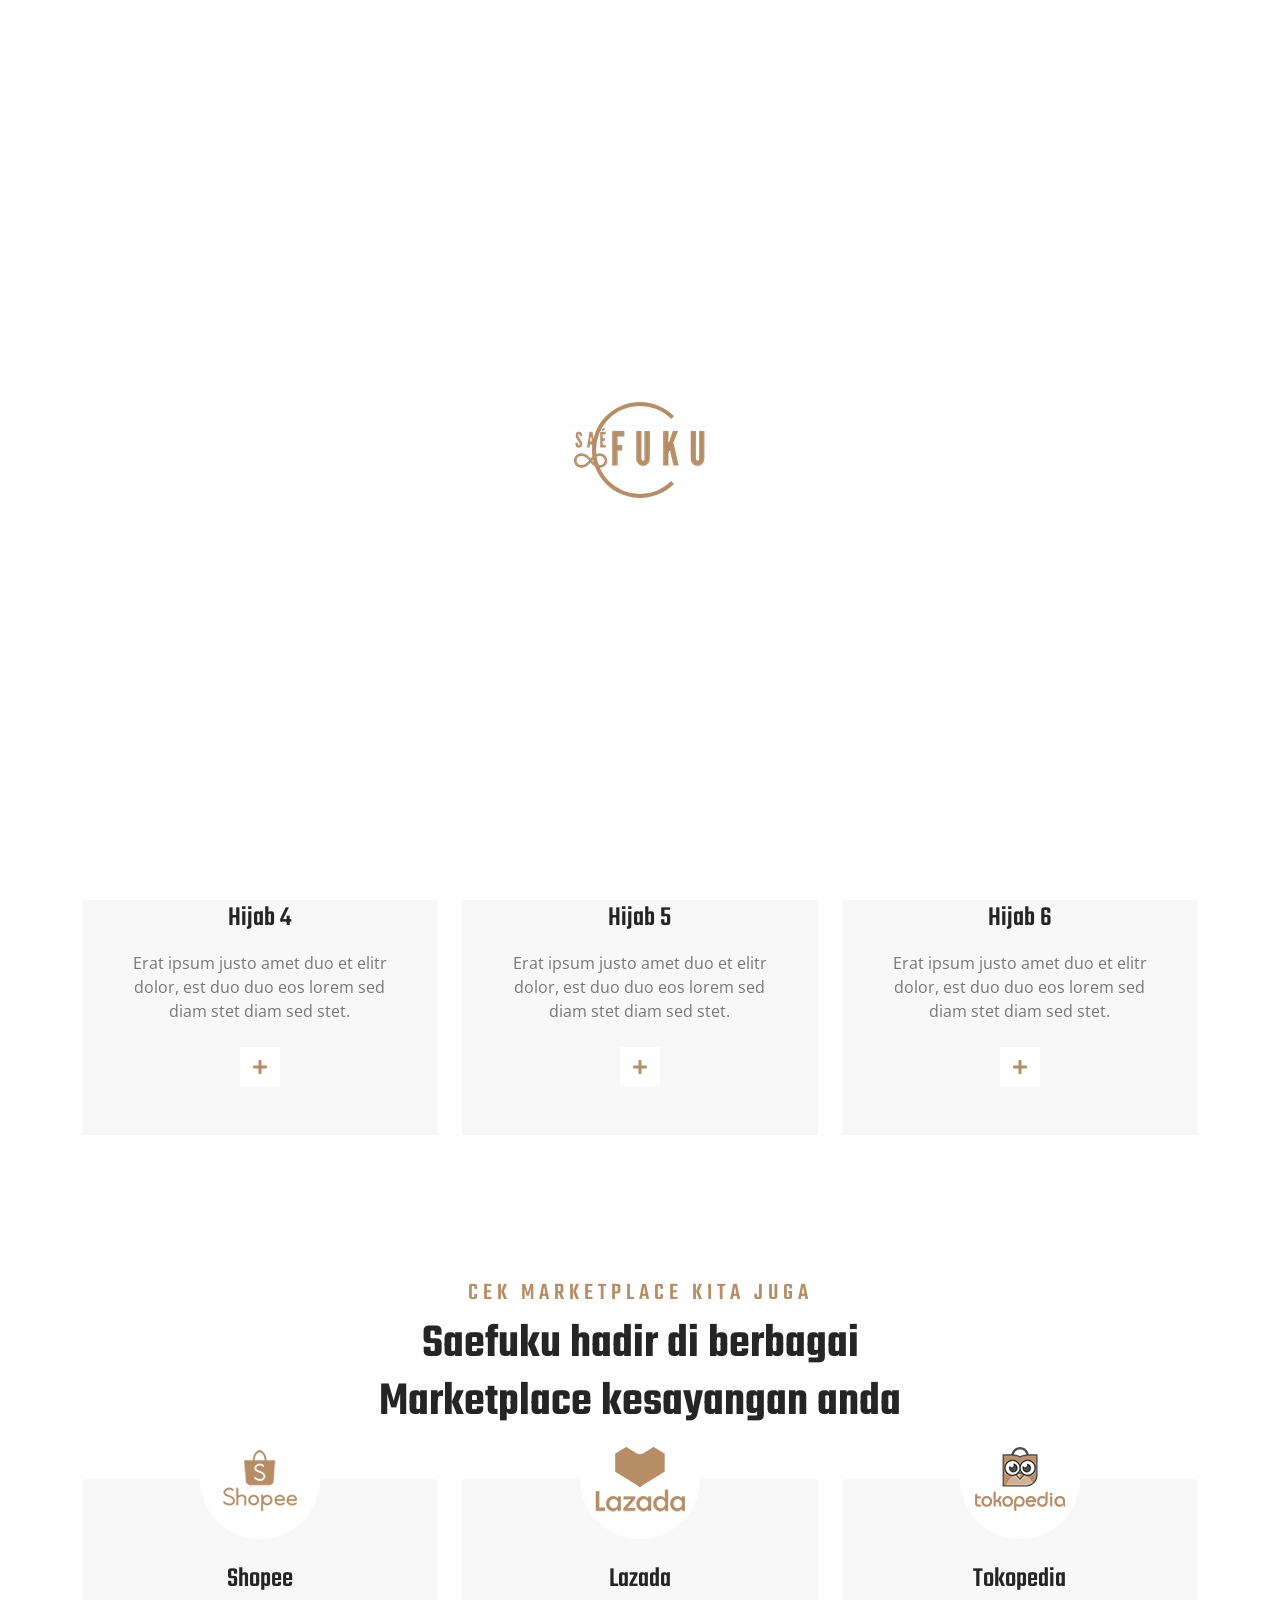
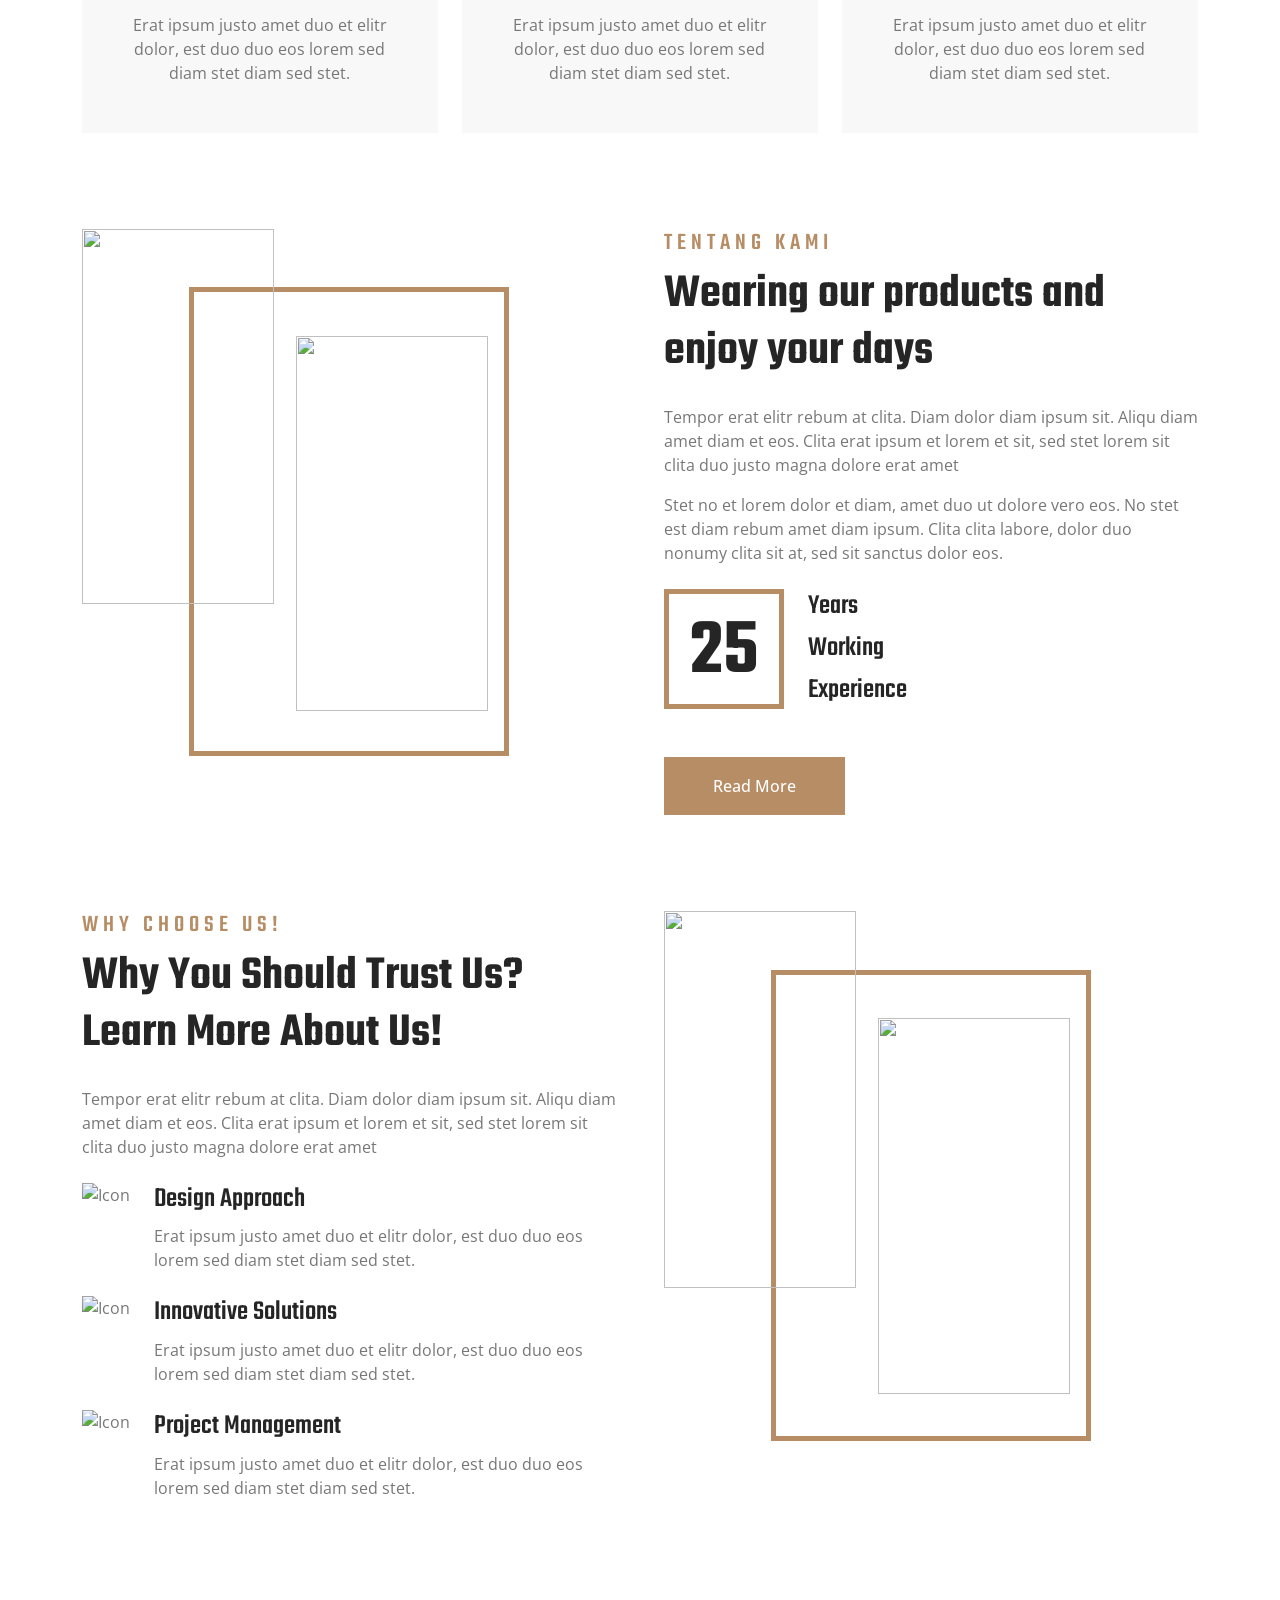
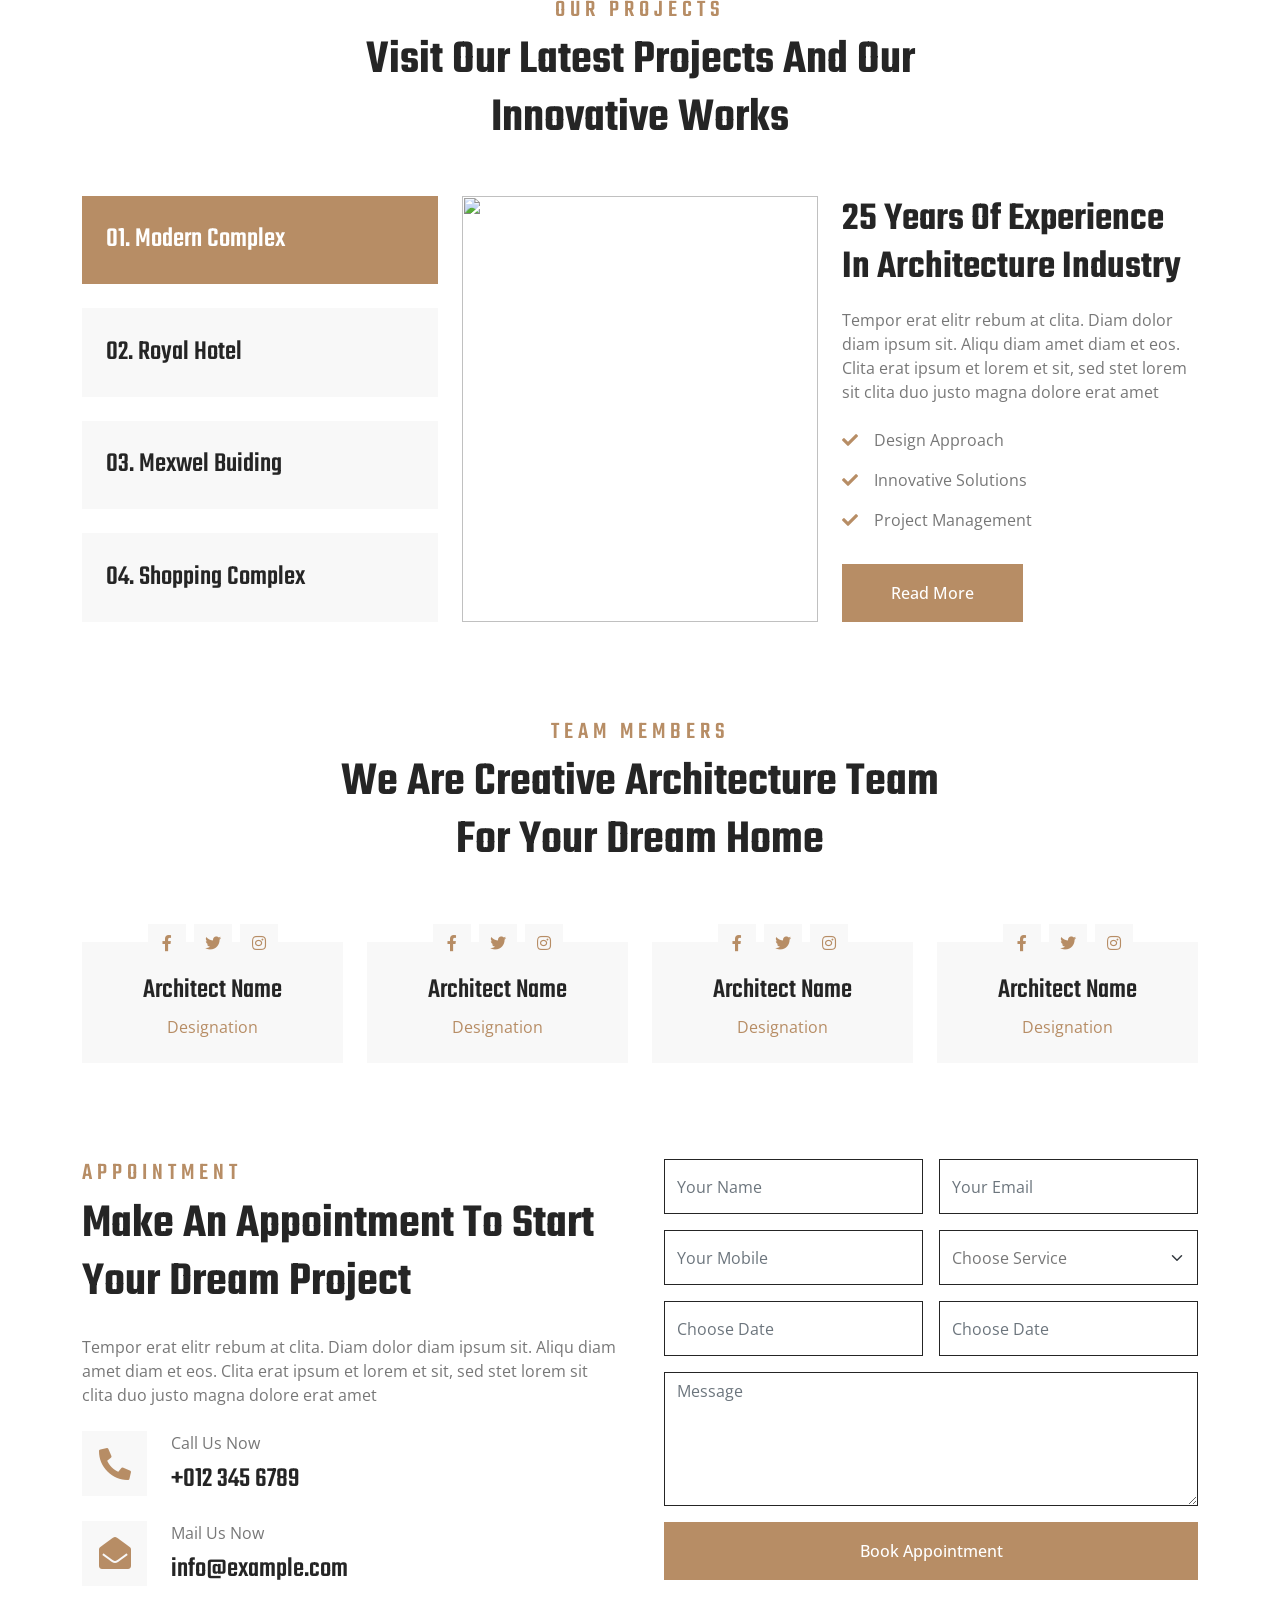
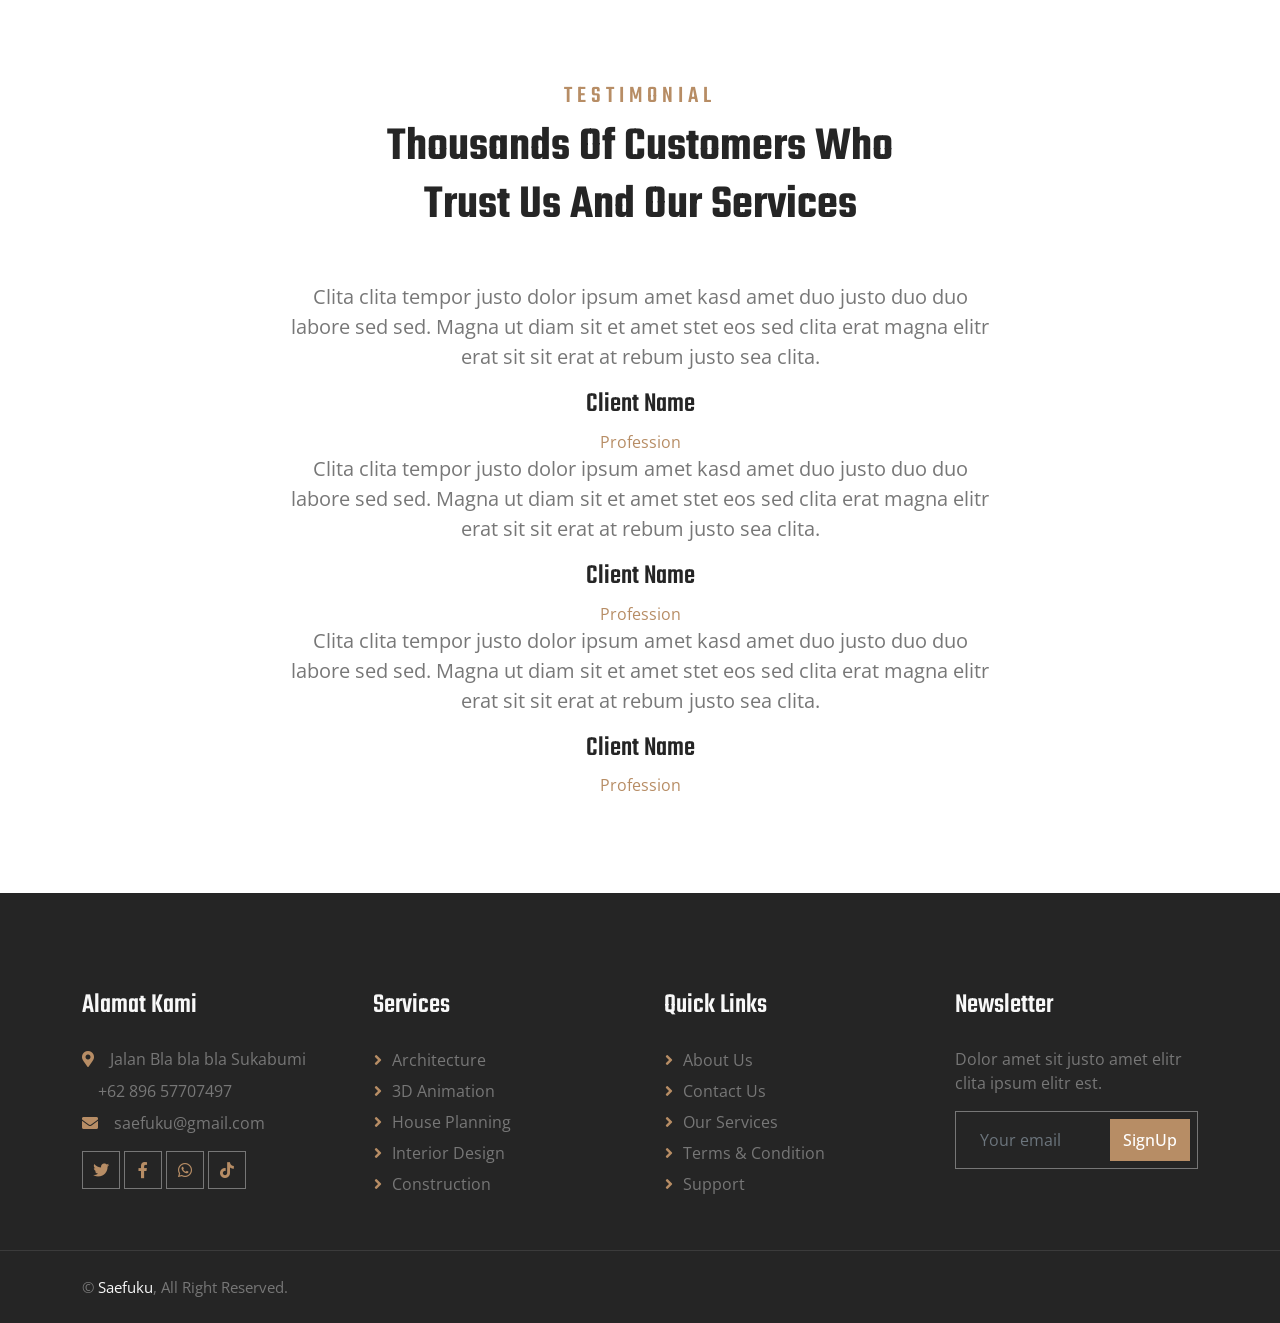
==== index.html @ 5bb583c7 "saefuku test" ====
<!DOCTYPE html>
<html lang="en">

<head>
    <meta charset="utf-8">
    <title>Saefuku - Saé Katingalna, Saé Dianggona</title>
    <meta content="width=device-width, initial-scale=1.0" name="viewport">
    <meta content="" name="keywords">
    <meta content="" name="description">

    <!-- Favicon -->
    <link href="img/favicon.ico" rel="icon">

    <!-- Google Web Fonts -->
    <link rel="preconnect" href="https://fonts.googleapis.com">
    <link rel="preconnect" href="https://fonts.gstatic.com" crossorigin>
    <link href="https://fonts.googleapis.com/css2?family=Open+Sans:wght@400;500;600&family=Teko:wght@400;500;600&display=swap" rel="stylesheet">

    <!-- Icon Font Stylesheet -->
    <link href="https://cdnjs.cloudflare.com/ajax/libs/font-awesome/5.10.0/css/all.min.css" rel="stylesheet">
    <link href="https://cdn.jsdelivr.net/npm/bootstrap-icons@1.4.1/font/bootstrap-icons.css" rel="stylesheet">

    <!-- Libraries Stylesheet -->
    <link href="lib/animate/animate.min.css" rel="stylesheet">
    <link href="lib/owlcarousel/assets/owl.carousel.min.css" rel="stylesheet">
    <link href="lib/tempusdominus/css/tempusdominus-bootstrap-4.min.css" rel="stylesheet" />

    <!-- js IG Feed -->
    <script type="module"  src="https://unpkg.com/@nocodeapi/embed-instagram-feed@latest/embed-instagram-feed.js?module"></script>
    <!-- <script type="module" src="https://raw.githubusercontent.com/nocodeapi/embed-instagram-feed/main/embed-instagram-feed.js"></script> -->

    <!-- Customized Bootstrap Stylesheet -->
    <link href="css/bootstrap.min.css" rel="stylesheet">

    <!-- Template Stylesheet -->
    <link href="css/style.css" rel="stylesheet">

</head>

<body>
    <!-- Spinner Start -->
    <div id="spinner" class="show bg-white position-fixed translate-middle w-100 vh-100 top-50 start-50 d-flex align-items-center justify-content-center">
        <div class="spinner-border position-relative text-primary" style="width: 6rem; height: 6rem;" role="status"></div>
        <img class="position-absolute top-50 start-50 translate-middle" src="img/icons/logo.png" alt="Icon">
    </div>
    <!-- Spinner End -->


    <!-- Topbar Start -->
    <div class="container-fluid bg-dark p-0 wow fadeIn" data-wow-delay="0.1s">
        <div class="row gx-0 d-none d-lg-flex">
            <div class="col-lg-7 px-5 text-start">
                <div class="h-100 d-inline-flex align-items-center py-3 me-3">
                    <a class="text-body px-2" href="https://wa.me/6289657707497"><i class="fab fa-whatsapp text-primary me-2"></i>+62 896 57707497</a>
                    <a class="text-body px-2" href="mailto:saefuku@gmail.com"><i class="fa fa-envelope-open text-primary me-2"></i>saefuku@gmail.com</a>
                </div>
            </div>
            <div class="col-lg-5 px-5 text-end">
                <div class="h-100 d-inline-flex align-items-center py-3 me-2">
                    <a class="text-body px-2" href="">Terms</a>
                    <a class="text-body px-2" href="">Privacy</a>
                </div>
                <div class="h-100 d-inline-flex align-items-center">
                    <a class="btn btn-sm-square btn-outline-body me-1" href=""><i class="fab fa-facebook-f"></i></a>
                    <a class="btn btn-sm-square btn-outline-body me-1" href=""><i class="fab fa-twitter"></i></a>
                    <a class="btn btn-sm-square btn-outline-body me-1" href=""><i class="fab fa-whatsapp"></i></a>
                    <a class="btn btn-sm-square btn-outline-body me-0" href=""><i class="fab fa-instagram"></i></a>
                </div>
            </div>
        </div>
    </div>
    <!-- Topbar End -->


    <!-- Navbar Start -->
    <nav class="navbar navbar-expand-lg bg-white navbar-light sticky-top py-lg-0 px-lg-5 wow fadeIn" data-wow-delay="0.1s">
        <a href="index.html" class="navbar-brand ms-4 ms-lg-0">
            <h5 class="text-primary m-0"><img class="me-3" src="img/icons/logo.png" alt="Icon">  Saé Katingalna, Saé Dianggona</h5>
        </a>
        <button type="button" class="navbar-toggler me-4" data-bs-toggle="collapse" data-bs-target="#navbarCollapse">
            <span class="navbar-toggler-icon"></span>
        </button>
        <div class="collapse navbar-collapse" id="navbarCollapse">
            <div class="navbar-nav ms-auto p-4 p-lg-0">
                <a href="index.html" class="nav-item nav-link active">Beranda</a>
                <a href="about.html" class="nav-item nav-link">Tentang</a>
                <a href="service.html" class="nav-item nav-link">Produk</a>
                <div class="nav-item dropdown">
                    <a href="#" class="nav-link dropdown-toggle" data-bs-toggle="dropdown">Kategori</a>
                    <div class="dropdown-menu border-0 m-0">
                        <a href="feature.html" class="dropdown-item">Our Features</a>
                        <a href="project.html" class="dropdown-item">Our Projects</a>
                        <a href="team.html" class="dropdown-item">Team Members</a>
                        <a href="appointment.html" class="dropdown-item">Appointment</a>
                        <a href="testimonial.html" class="dropdown-item">Testimonial</a>
                        <a href="404.html" class="dropdown-item">404 Page</a>
                    </div>
                </div>
                <a href="contact.html" class="nav-item nav-link">Hubungi Kami</a>
            </div>
            <a href="" class="btn btn-primary py-2 px-4 d-none d-lg-block">Pesan Sekarang Juga</a>
        </div>
    </nav>
    <!-- Navbar End -->

    <!-- Carousel Start -->
    <div class="container-fluid p-0 pb-5 wow fadeIn" data-wow-delay="0.1s">
        <div class="owl-carousel header-carousel position-relative">
            <div class="owl-carousel-item position-relative" data-dot="<img src='img/carousel-1.jpg'>">
                <img class="img-fluid" src="img/carousel-1.jpg" alt="">
                <div class="owl-carousel-inner">
                    <div class="container">
                        <div class="row justify-content-start">
                            <div class="col-10 col-lg-8">
                                <h1 class="display-1 text-white animated slideInDown">Promo Bulan ini "Beli 10 dapat 1"</h1>
                                <p class="fs-5 fw-medium text-white mb-4 pb-3">Vero elitr justo clita lorem. Ipsum dolor at sed stet sit diam no. Kasd rebum ipsum et diam justo clita et kasd rebum sea elitr.</p>
                                <a href="" class="btn btn-primary py-3 px-5 animated slideInLeft">Read More</a>
                            </div>
                        </div>
                    </div>
                </div>
            </div>
            <div class="owl-carousel-item position-relative" data-dot="<img src='img/carousel-2.jpg'>">
                <img class="img-fluid" src="img/carousel-2.jpg" alt="">
                <div class="owl-carousel-inner">
                    <div class="container">
                        <div class="row justify-content-start">
                            <div class="col-10 col-lg-8">
                                <h1 class="display-1 text-white animated slideInDown">Promo Bulan ini "Beli 10 dapat 1</h1>
                                <p class="fs-5 fw-medium text-white mb-4 pb-3">Vero elitr justo clita lorem. Ipsum dolor at sed stet sit diam no. Kasd rebum ipsum et diam justo clita et kasd rebum sea elitr.</p>
                                <a href="" class="btn btn-primary py-3 px-5 animated slideInLeft">Read More</a>
                            </div>
                        </div>
                    </div>
                </div>
            </div>
            <div class="owl-carousel-item position-relative" data-dot="<img src='img/carousel-3.jpg'>">
                <img class="img-fluid" src="img/carousel-3.jpg" alt="">
                <div class="owl-carousel-inner">
                    <div class="container">
                        <div class="row justify-content-start">
                            <div class="col-10 col-lg-8">
                                <h1 class="display-1 text-white animated slideInDown">Promo Bulan ini "Beli 10 dapat 1</h1>
                                <p class="fs-5 fw-medium text-white mb-4 pb-3">Vero elitr justo clita lorem. Ipsum dolor at sed stet sit diam no. Kasd rebum ipsum et diam justo clita et kasd rebum sea elitr.</p>
                                <a href="" class="btn btn-primary py-3 px-5 animated slideInLeft">Read More</a>
                            </div>
                        </div>
                    </div>
                </div>
            </div>
        </div>
    </div>
    <!-- Carousel End -->

    <!-- Service Start -->
    <div class="container-xxl py-5">
        <div class="container">
            <div class="text-center mx-auto mb-5 wow fadeInUp" data-wow-delay="0.1s" style="max-width: 600px;">
                <h4 class="section-title">Produk Terbaru</h4>
                <h1 class="display-5 mb-4">Produk Baru dengan desain baru</h1>
            </div>
            <div class="row g-4">
                <div class="col-lg-4 col-md-6 wow fadeInUp" data-wow-delay="0.1s">
                    <div class="service-item d-flex position-relative text-center h-100">
                        <img class="bg-img" src="img/service-1.jpg" alt="">
                        <div class="service-text p-5">
                            <img class="mb-4" src="img/icons/icon-5.png" alt="Icon">
                            <h3 class="mb-3">Hijab 1</h3>
                            <p class="mb-4">Erat ipsum justo amet duo et elitr dolor, est duo duo eos lorem sed diam stet diam sed stet.</p>
                            <a class="btn" href=""><i class="fa fa-plus text-primary me-3"></i>Read More</a>
                        </div>
                    </div>
                </div>
                <div class="col-lg-4 col-md-6 wow fadeInUp" data-wow-delay="0.3s">
                    <div class="service-item d-flex position-relative text-center h-100">
                        <img class="bg-img" src="img/service-2.jpg" alt="">
                        <div class="service-text p-5">
                            <img class="mb-4" src="img/icons/icon-6.png" alt="Icon">
                            <h3 class="mb-3">Hijab 2</h3>
                            <p class="mb-4">Erat ipsum justo amet duo et elitr dolor, est duo duo eos lorem sed diam stet diam sed stet.</p>
                            <a class="btn" href=""><i class="fa fa-plus text-primary me-3"></i>Read More</a>
                        </div>
                    </div>
                </div>
                <div class="col-lg-4 col-md-6 wow fadeInUp" data-wow-delay="0.5s">
                    <div class="service-item d-flex position-relative text-center h-100">
                        <img class="bg-img" src="img/service-3.jpg" alt="">
                        <div class="service-text p-5">
                            <img class="mb-4" src="img/icons/icon-7.png" alt="Icon">
                            <h3 class="mb-3">Hijab 3</h3>
                            <p class="mb-4">Erat ipsum justo amet duo et elitr dolor, est duo duo eos lorem sed diam stet diam sed stet.</p>
                            <a class="btn" href=""><i class="fa fa-plus text-primary me-3"></i>Read More</a>
                        </div>
                    </div>
                </div>
                <div class="col-lg-4 col-md-6 wow fadeInUp" data-wow-delay="0.1s">
                    <div class="service-item d-flex position-relative text-center h-100">
                        <img class="bg-img" src="img/service-4.jpg" alt="">
                        <div class="service-text p-5">
                            <img class="mb-4" src="img/icons/icon-8.png" alt="Icon">
                            <h3 class="mb-3">Hijab 4</h3>
                            <p class="mb-4">Erat ipsum justo amet duo et elitr dolor, est duo duo eos lorem sed diam stet diam sed stet.</p>
                            <a class="btn" href=""><i class="fa fa-plus text-primary me-3"></i>Read More</a>
                        </div>
                    </div>
                </div>
                <div class="col-lg-4 col-md-6 wow fadeInUp" data-wow-delay="0.3s">
                    <div class="service-item d-flex position-relative text-center h-100">
                        <img class="bg-img" src="img/service-5.jpg" alt="">
                        <div class="service-text p-5">
                            <img class="mb-4" src="img/icons/icon-9.png" alt="Icon">
                            <h3 class="mb-3">Hijab 5</h3>
                            <p class="mb-4">Erat ipsum justo amet duo et elitr dolor, est duo duo eos lorem sed diam stet diam sed stet.</p>
                            <a class="btn" href=""><i class="fa fa-plus text-primary me-3"></i>Read More</a>
                        </div>
                    </div>
                </div>
                <div class="col-lg-4 col-md-6 wow fadeInUp" data-wow-delay="0.5s">
                    <div class="service-item d-flex position-relative text-center h-100">
                        <img class="bg-img" src="img/service-6.jpg" alt="">
                        <div class="service-text p-5">
                            <img class="mb-4" src="img/icons/icon-10.png" alt="Icon">
                            <h3 class="mb-3">Hijab 6</h3>
                            <p class="mb-4">Erat ipsum justo amet duo et elitr dolor, est duo duo eos lorem sed diam stet diam sed stet.</p>
                            <a class="btn" href=""><i class="fa fa-plus text-primary me-3"></i>Read More</a>
                        </div>
                    </div>
                </div>
            </div>
        </div>
    </div>
    <!-- Service End -->

    <embed-instagram-feed  url="https://v1.nocodeapi.com/latiefdole/instagram/kVGommwnPlgDOjYq?limit=20"></embed-instagram-feed>

    <!-- Facts Start -->
    <div class="container-xxl py-5">
        <div class="container pt-5">
            <div class="text-center mx-auto mb-5 wow fadeInUp" data-wow-delay="0.1s" style="max-width: 600px;">
                <h4 class="section-title">Cek Marketplace Kita Juga</h4>
                <h1 class="display-5 mb-4">Saefuku hadir di berbagai Marketplace kesayangan anda</h1>
                
            </div>
            <div class="row g-4">
                <div class="col-lg-4 col-md-6 wow fadeInUp" data-wow-delay="0.1s">
                    <div class="fact-item text-center bg-light h-100 p-5 pt-0">
                        <div class="fact-icon">
                            <img src="img/icons/shopee.png" alt="Icon">
                        </div>
                        <h3 class="mb-3">Shopee</h3>
                        <p class="mb-0">Erat ipsum justo amet duo et elitr dolor, est duo duo eos lorem sed diam stet diam sed stet.</p>
                    </div>
                </div>
                <div class="col-lg-4 col-md-6 wow fadeInUp" data-wow-delay="0.3s">
                    <div class="fact-item text-center bg-light h-100 p-5 pt-0">
                        <div class="fact-icon">
                            <img src="img/icons/lazada.png" alt="Icon">
                        </div>
                        <h3 class="mb-3">Lazada</h3>
                        <p class="mb-0">Erat ipsum justo amet duo et elitr dolor, est duo duo eos lorem sed diam stet diam sed stet.</p>
                    </div>
                </div>
                <div class="col-lg-4 col-md-6 wow fadeInUp" data-wow-delay="0.5s">
                    <div class="fact-item text-center bg-light h-100 p-5 pt-0">
                        <div class="fact-icon">
                            <img src="img/icons/tokopedia.png" alt="Icon">
                        </div>
                        <h3 class="mb-3">Tokopedia</h3>
                        <p class="mb-0">Erat ipsum justo amet duo et elitr dolor, est duo duo eos lorem sed diam stet diam sed stet.</p>
                    </div>
                </div>
            </div>
        </div>
    </div>
    <!-- Facts End -->


    <!-- About Start -->
    <div class="container-xxl py-5">
        <div class="container">
            <div class="row g-5">
                <div class="col-lg-6 wow fadeIn" data-wow-delay="0.1s">
                    <div class="about-img">
                        <img class="img-fluid" src="img/about-1.jpg" alt="">
                        <img class="img-fluid" src="img/about-2.jpg" alt="">
                    </div>
                </div>
                <div class="col-lg-6 wow fadeIn" data-wow-delay="0.5s">
                    <h4 class="section-title">Tentang Kami</h4>
                    <h1 class="display-5 mb-4">Wearing our products and enjoy your days</h1>
                    <p>Tempor erat elitr rebum at clita. Diam dolor diam ipsum sit. Aliqu diam amet diam et eos. Clita erat ipsum et lorem et sit, sed stet lorem sit clita duo justo magna dolore erat amet</p>
                    <p class="mb-4">Stet no et lorem dolor et diam, amet duo ut dolore vero eos. No stet est diam rebum amet diam ipsum. Clita clita labore, dolor duo nonumy clita sit at, sed sit sanctus dolor eos.</p>
                    <div class="d-flex align-items-center mb-5">
                        <div class="d-flex flex-shrink-0 align-items-center justify-content-center border border-5 border-primary" style="width: 120px; height: 120px;">
                            <h1 class="display-1 mb-n2" data-toggle="counter-up">25</h1>
                        </div>
                        <div class="ps-4">
                            <h3>Years</h3>
                            <h3>Working</h3>
                            <h3 class="mb-0">Experience</h3>
                        </div>
                    </div>
                    <a class="btn btn-primary py-3 px-5" href="">Read More</a>
                </div>
            </div>
        </div>
    </div>
    <!-- About End -->


    <!-- Service Start -->
<!--     <div class="container-xxl py-5">
        <div class="container">
            <div class="text-center mx-auto mb-5 wow fadeInUp" data-wow-delay="0.1s" style="max-width: 600px;">
                <h4 class="section-title">Our Services</h4>
                <h1 class="display-5 mb-4">We Focused On Modern Architecture And Interior Design</h1>
            </div>
            <div class="row g-4">
                <div class="col-lg-4 col-md-6 wow fadeInUp" data-wow-delay="0.1s">
                    <div class="service-item d-flex position-relative text-center h-100">
                        <img class="bg-img" src="img/service-1.jpg" alt="">
                        <div class="service-text p-5">
                            <img class="mb-4" src="img/icons/icon-5.png" alt="Icon">
                            <h3 class="mb-3">Architecture</h3>
                            <p class="mb-4">Erat ipsum justo amet duo et elitr dolor, est duo duo eos lorem sed diam stet diam sed stet.</p>
                            <a class="btn" href=""><i class="fa fa-plus text-primary me-3"></i>Read More</a>
                        </div>
                    </div>
                </div>
                <div class="col-lg-4 col-md-6 wow fadeInUp" data-wow-delay="0.3s">
                    <div class="service-item d-flex position-relative text-center h-100">
                        <img class="bg-img" src="img/service-2.jpg" alt="">
                        <div class="service-text p-5">
                            <img class="mb-4" src="img/icons/icon-6.png" alt="Icon">
                            <h3 class="mb-3">3D Animation</h3>
                            <p class="mb-4">Erat ipsum justo amet duo et elitr dolor, est duo duo eos lorem sed diam stet diam sed stet.</p>
                            <a class="btn" href=""><i class="fa fa-plus text-primary me-3"></i>Read More</a>
                        </div>
                    </div>
                </div>
                <div class="col-lg-4 col-md-6 wow fadeInUp" data-wow-delay="0.5s">
                    <div class="service-item d-flex position-relative text-center h-100">
                        <img class="bg-img" src="img/service-3.jpg" alt="">
                        <div class="service-text p-5">
                            <img class="mb-4" src="img/icons/icon-7.png" alt="Icon">
                            <h3 class="mb-3">House Planning</h3>
                            <p class="mb-4">Erat ipsum justo amet duo et elitr dolor, est duo duo eos lorem sed diam stet diam sed stet.</p>
                            <a class="btn" href=""><i class="fa fa-plus text-primary me-3"></i>Read More</a>
                        </div>
                    </div>
                </div>
                <div class="col-lg-4 col-md-6 wow fadeInUp" data-wow-delay="0.1s">
                    <div class="service-item d-flex position-relative text-center h-100">
                        <img class="bg-img" src="img/service-4.jpg" alt="">
                        <div class="service-text p-5">
                            <img class="mb-4" src="img/icons/icon-8.png" alt="Icon">
                            <h3 class="mb-3">Interior Design</h3>
                            <p class="mb-4">Erat ipsum justo amet duo et elitr dolor, est duo duo eos lorem sed diam stet diam sed stet.</p>
                            <a class="btn" href=""><i class="fa fa-plus text-primary me-3"></i>Read More</a>
                        </div>
                    </div>
                </div>
                <div class="col-lg-4 col-md-6 wow fadeInUp" data-wow-delay="0.3s">
                    <div class="service-item d-flex position-relative text-center h-100">
                        <img class="bg-img" src="img/service-5.jpg" alt="">
                        <div class="service-text p-5">
                            <img class="mb-4" src="img/icons/icon-9.png" alt="Icon">
                            <h3 class="mb-3">Renovation</h3>
                            <p class="mb-4">Erat ipsum justo amet duo et elitr dolor, est duo duo eos lorem sed diam stet diam sed stet.</p>
                            <a class="btn" href=""><i class="fa fa-plus text-primary me-3"></i>Read More</a>
                        </div>
                    </div>
                </div>
                <div class="col-lg-4 col-md-6 wow fadeInUp" data-wow-delay="0.5s">
                    <div class="service-item d-flex position-relative text-center h-100">
                        <img class="bg-img" src="img/service-6.jpg" alt="">
                        <div class="service-text p-5">
                            <img class="mb-4" src="img/icons/icon-10.png" alt="Icon">
                            <h3 class="mb-3">Construction</h3>
                            <p class="mb-4">Erat ipsum justo amet duo et elitr dolor, est duo duo eos lorem sed diam stet diam sed stet.</p>
                            <a class="btn" href=""><i class="fa fa-plus text-primary me-3"></i>Read More</a>
                        </div>
                    </div>
                </div>
            </div>
        </div>
    </div> -->
    <!-- Service End -->


    <!-- Feature Start -->
    <div class="container-xxl py-5">
        <div class="container">
            <div class="row g-5">
                <div class="col-lg-6 wow fadeInUp" data-wow-delay="0.1s">
                    <h4 class="section-title">Why Choose Us!</h4>
                    <h1 class="display-5 mb-4">Why You Should Trust Us? Learn More About Us!</h1>
                    <p class="mb-4">Tempor erat elitr rebum at clita. Diam dolor diam ipsum sit. Aliqu diam amet diam et eos. Clita erat ipsum et lorem et sit, sed stet lorem sit clita duo justo magna dolore erat amet</p>
                    <div class="row g-4">
                        <div class="col-12">
                            <div class="d-flex align-items-start">
                                <img class="flex-shrink-0" src="img/icons/icon-2.png" alt="Icon">
                                <div class="ms-4">
                                    <h3>Design Approach</h3>
                                    <p class="mb-0">Erat ipsum justo amet duo et elitr dolor, est duo duo eos lorem sed diam stet diam sed stet.</p>
                                </div>
                            </div>
                        </div>
                        <div class="col-12">
                            <div class="d-flex align-items-start">
                                <img class="flex-shrink-0" src="img/icons/icon-3.png" alt="Icon">
                                <div class="ms-4">
                                    <h3>Innovative Solutions</h3>
                                    <p class="mb-0">Erat ipsum justo amet duo et elitr dolor, est duo duo eos lorem sed diam stet diam sed stet.</p>
                                </div>
                            </div>
                        </div>
                        <div class="col-12">
                            <div class="d-flex align-items-start">
                                <img class="flex-shrink-0" src="img/icons/icon-4.png" alt="Icon">
                                <div class="ms-4">
                                    <h3>Project Management</h3>
                                    <p class="mb-0">Erat ipsum justo amet duo et elitr dolor, est duo duo eos lorem sed diam stet diam sed stet.</p>
                                </div>
                            </div>
                        </div>
                    </div>
                </div>
                <div class="col-lg-6 wow fadeInUp" data-wow-delay="0.5s">
                    <div class="feature-img">
                        <img class="img-fluid" src="img/about-2.jpg" alt="">
                        <img class="img-fluid" src="img/about-1.jpg" alt="">
                    </div>
                </div>
            </div>
        </div>
    </div>
    <!-- Feature End -->


    <!-- Project Start -->
    <div class="container-xxl project py-5">
        <div class="container">
            <div class="text-center mx-auto mb-5 wow fadeInUp" data-wow-delay="0.1s" style="max-width: 600px;">
                <h4 class="section-title">Our Projects</h4>
                <h1 class="display-5 mb-4">Visit Our Latest Projects And Our Innovative Works</h1>
            </div>
            <div class="row g-4 wow fadeInUp" data-wow-delay="0.3s">
                <div class="col-lg-4">
                    <div class="nav nav-pills d-flex justify-content-between w-100 h-100 me-4">
                        <button class="nav-link w-100 d-flex align-items-center text-start p-4 mb-4 active" data-bs-toggle="pill" data-bs-target="#tab-pane-1" type="button">
                            <h3 class="m-0">01. Modern Complex</h3>
                        </button>
                        <button class="nav-link w-100 d-flex align-items-center text-start p-4 mb-4" data-bs-toggle="pill" data-bs-target="#tab-pane-2" type="button">
                            <h3 class="m-0">02. Royal Hotel</h3>
                        </button>
                        <button class="nav-link w-100 d-flex align-items-center text-start p-4 mb-4" data-bs-toggle="pill" data-bs-target="#tab-pane-3" type="button">
                            <h3 class="m-0">03. Mexwel Buiding</h3>
                        </button>
                        <button class="nav-link w-100 d-flex align-items-center text-start p-4 mb-0" data-bs-toggle="pill" data-bs-target="#tab-pane-4" type="button">
                            <h3 class="m-0">04. Shopping Complex</h3>
                        </button>
                    </div>
                </div>
                <div class="col-lg-8">
                    <div class="tab-content w-100">
                        <div class="tab-pane fade show active" id="tab-pane-1">
                            <div class="row g-4">
                                <div class="col-md-6" style="min-height: 350px;">
                                    <div class="position-relative h-100">
                                        <img class="position-absolute img-fluid w-100 h-100" src="img/project-1.jpg"
                                            style="object-fit: cover;" alt="">
                                    </div>
                                </div>
                                <div class="col-md-6">
                                    <h1 class="mb-3">25 Years Of Experience In Architecture Industry</h1>
                                    <p class="mb-4">Tempor erat elitr rebum at clita. Diam dolor diam ipsum sit. Aliqu diam amet diam et eos. Clita erat ipsum et lorem et sit, sed stet lorem sit clita duo justo magna dolore erat amet</p>
                                    <p><i class="fa fa-check text-primary me-3"></i>Design Approach</p>
                                    <p><i class="fa fa-check text-primary me-3"></i>Innovative Solutions</p>
                                    <p><i class="fa fa-check text-primary me-3"></i>Project Management</p>
                                    <a href="" class="btn btn-primary py-3 px-5 mt-3">Read More</a>
                                </div>
                            </div>
                        </div>
                        <div class="tab-pane fade" id="tab-pane-2">
                            <div class="row g-4">
                                <div class="col-md-6" style="min-height: 350px;">
                                    <div class="position-relative h-100">
                                        <img class="position-absolute img-fluid w-100 h-100" src="img/project-2.jpg"
                                            style="object-fit: cover;" alt="">
                                    </div>
                                </div>
                                <div class="col-md-6">
                                    <h1 class="mb-3">25 Years Of Experience In Architecture Industry</h1>
                                    <p class="mb-4">Tempor erat elitr rebum at clita. Diam dolor diam ipsum sit. Aliqu diam amet diam et eos. Clita erat ipsum et lorem et sit, sed stet lorem sit clita duo justo magna dolore erat amet</p>
                                    <p><i class="fa fa-check text-primary me-3"></i>Design Approach</p>
                                    <p><i class="fa fa-check text-primary me-3"></i>Innovative Solutions</p>
                                    <p><i class="fa fa-check text-primary me-3"></i>Project Management</p>
                                    <a href="" class="btn btn-primary py-3 px-5 mt-3">Read More</a>
                                </div>
                            </div>
                        </div>
                        <div class="tab-pane fade" id="tab-pane-3">
                            <div class="row g-4">
                                <div class="col-md-6" style="min-height: 350px;">
                                    <div class="position-relative h-100">
                                        <img class="position-absolute img-fluid w-100 h-100" src="img/project-3.jpg"
                                            style="object-fit: cover;" alt="">
                                    </div>
                                </div>
                                <div class="col-md-6">
                                    <h1 class="mb-3">25 Years Of Experience In Architecture Industry</h1>
                                    <p class="mb-4">Tempor erat elitr rebum at clita. Diam dolor diam ipsum sit. Aliqu diam amet diam et eos. Clita erat ipsum et lorem et sit, sed stet lorem sit clita duo justo magna dolore erat amet</p>
                                    <p><i class="fa fa-check text-primary me-3"></i>Design Approach</p>
                                    <p><i class="fa fa-check text-primary me-3"></i>Innovative Solutions</p>
                                    <p><i class="fa fa-check text-primary me-3"></i>Project Management</p>
                                    <a href="" class="btn btn-primary py-3 px-5 mt-3">Read More</a>
                                </div>
                            </div>
                        </div>
                        <div class="tab-pane fade" id="tab-pane-4">
                            <div class="row g-4">
                                <div class="col-md-6" style="min-height: 350px;">
                                    <div class="position-relative h-100">
                                        <img class="position-absolute img-fluid w-100 h-100" src="img/project-4.jpg"
                                            style="object-fit: cover;" alt="">
                                    </div>
                                </div>
                                <div class="col-md-6">
                                    <h1 class="mb-3">25 Years Of Experience In Architecture Industry</h1>
                                    <p class="mb-4">Tempor erat elitr rebum at clita. Diam dolor diam ipsum sit. Aliqu diam amet diam et eos. Clita erat ipsum et lorem et sit, sed stet lorem sit clita duo justo magna dolore erat amet</p>
                                    <p><i class="fa fa-check text-primary me-3"></i>Design Approach</p>
                                    <p><i class="fa fa-check text-primary me-3"></i>Innovative Solutions</p>
                                    <p><i class="fa fa-check text-primary me-3"></i>Project Management</p>
                                    <a href="" class="btn btn-primary py-3 px-5 mt-3">Read More</a>
                                </div>
                            </div>
                        </div>
                    </div>
                </div>
            </div>
        </div>
    </div>
    <!-- Project End -->


    <!-- Team Start -->
    <div class="container-xxl py-5">
        <div class="container">
            <div class="text-center mx-auto mb-5 wow fadeInUp" data-wow-delay="0.1s" style="max-width: 600px;">
                <h4 class="section-title">Team Members</h4>
                <h1 class="display-5 mb-4">We Are Creative Architecture Team For Your Dream Home</h1>
            </div>
            <div class="row g-0 team-items">
                <div class="col-lg-3 col-md-6 wow fadeInUp" data-wow-delay="0.1s">
                    <div class="team-item position-relative">
                        <div class="position-relative">
                            <img class="img-fluid" src="img/team-1.jpg" alt="">
                            <div class="team-social text-center">
                                <a class="btn btn-square" href=""><i class="fab fa-facebook-f"></i></a>
                                <a class="btn btn-square" href=""><i class="fab fa-twitter"></i></a>
                                <a class="btn btn-square" href=""><i class="fab fa-instagram"></i></a>
                            </div>
                        </div>
                        <div class="bg-light text-center p-4">
                            <h3 class="mt-2">Architect Name</h3>
                            <span class="text-primary">Designation</span>
                        </div>
                    </div>
                </div>
                <div class="col-lg-3 col-md-6 wow fadeInUp" data-wow-delay="0.3s">
                    <div class="team-item position-relative">
                        <div class="position-relative">
                            <img class="img-fluid" src="img/team-2.jpg" alt="">
                            <div class="team-social text-center">
                                <a class="btn btn-square" href=""><i class="fab fa-facebook-f"></i></a>
                                <a class="btn btn-square" href=""><i class="fab fa-twitter"></i></a>
                                <a class="btn btn-square" href=""><i class="fab fa-instagram"></i></a>
                            </div>
                        </div>
                        <div class="bg-light text-center p-4">
                            <h3 class="mt-2">Architect Name</h3>
                            <span class="text-primary">Designation</span>
                        </div>
                    </div>
                </div>
                <div class="col-lg-3 col-md-6 wow fadeInUp" data-wow-delay="0.5s">
                    <div class="team-item position-relative">
                        <div class="position-relative">
                            <img class="img-fluid" src="img/team-3.jpg" alt="">
                            <div class="team-social text-center">
                                <a class="btn btn-square" href=""><i class="fab fa-facebook-f"></i></a>
                                <a class="btn btn-square" href=""><i class="fab fa-twitter"></i></a>
                                <a class="btn btn-square" href=""><i class="fab fa-instagram"></i></a>
                            </div>
                        </div>
                        <div class="bg-light text-center p-4">
                            <h3 class="mt-2">Architect Name</h3>
                            <span class="text-primary">Designation</span>
                        </div>
                    </div>
                </div>
                <div class="col-lg-3 col-md-6 wow fadeInUp" data-wow-delay="0.7s">
                    <div class="team-item position-relative">
                        <div class="position-relative">
                            <img class="img-fluid" src="img/team-4.jpg" alt="">
                            <div class="team-social text-center">
                                <a class="btn btn-square" href=""><i class="fab fa-facebook-f"></i></a>
                                <a class="btn btn-square" href=""><i class="fab fa-twitter"></i></a>
                                <a class="btn btn-square" href=""><i class="fab fa-instagram"></i></a>
                            </div>
                        </div>
                        <div class="bg-light text-center p-4">
                            <h3 class="mt-2">Architect Name</h3>
                            <span class="text-primary">Designation</span>
                        </div>
                    </div>
                </div>
            </div>
        </div>
    </div>
    <!-- Team End -->


    <!-- Appointment Start -->
    <div class="container-xxl py-5">
        <div class="container">
            <div class="row g-5">
                <div class="col-lg-6 wow fadeInUp" data-wow-delay="0.1s">
                    <h4 class="section-title">Appointment</h4>
                    <h1 class="display-5 mb-4">Make An Appointment To Start Your Dream Project</h1>
                    <p class="mb-4">Tempor erat elitr rebum at clita. Diam dolor diam ipsum sit. Aliqu diam amet diam et eos. Clita erat ipsum et lorem et sit, sed stet lorem sit clita duo justo magna dolore erat amet</p>
                    <div class="row g-4">
                        <div class="col-12">
                            <div class="d-flex">
                                <div class="d-flex flex-shrink-0 align-items-center justify-content-center bg-light" style="width: 65px; height: 65px;">
                                    <i class="fa fa-2x fa-phone-alt text-primary"></i>
                                </div>
                                <div class="ms-4">
                                    <p class="mb-2">Call Us Now</p>
                                    <h3 class="mb-0">+012 345 6789</h3>
                                </div>
                            </div>
                        </div>
                        <div class="col-12">
                            <div class="d-flex">
                                <div class="d-flex flex-shrink-0 align-items-center justify-content-center bg-light" style="width: 65px; height: 65px;">
                                    <i class="fa fa-2x fa-envelope-open text-primary"></i>
                                </div>
                                <div class="ms-4">
                                    <p class="mb-2">Mail Us Now</p>
                                    <h3 class="mb-0">info@example.com</h3>
                                </div>
                            </div>
                        </div>
                    </div>
                </div>
                <div class="col-lg-6 wow fadeInUp" data-wow-delay="0.5s">
                    <div class="row g-3">
                        <div class="col-12 col-sm-6">
                            <input type="text" class="form-control" placeholder="Your Name" style="height: 55px;">
                        </div>
                        <div class="col-12 col-sm-6">
                            <input type="email" class="form-control" placeholder="Your Email" style="height: 55px;">
                        </div>
                        <div class="col-12 col-sm-6">
                            <input type="text" class="form-control" placeholder="Your Mobile" style="height: 55px;">
                        </div>
                        <div class="col-12 col-sm-6">
                            <select class="form-select" style="height: 55px;">
                                <option selected>Choose Service</option>
                                <option value="1">Service 1</option>
                                <option value="2">Service 2</option>
                                <option value="3">Service 3</option>
                            </select>
                        </div>
                        <div class="col-12 col-sm-6">
                            <div class="date" id="date" data-target-input="nearest">
                                <input type="text"
                                    class="form-control datetimepicker-input"
                                    placeholder="Choose Date" data-target="#date" data-toggle="datetimepicker" style="height: 55px;">
                            </div>
                        </div>
                        <div class="col-12 col-sm-6">
                            <div class="time" id="time" data-target-input="nearest">
                                <input type="text"
                                    class="form-control datetimepicker-input"
                                    placeholder="Choose Date" data-target="#time" data-toggle="datetimepicker" style="height: 55px;">
                            </div>
                        </div>
                        <div class="col-12">
                            <textarea class="form-control" rows="5" placeholder="Message"></textarea>
                        </div>
                        <div class="col-12">
                            <button class="btn btn-primary w-100 py-3" type="submit">Book Appointment</button>
                        </div>
                    </div>
                </div>
            </div>
        </div>
    </div>
    <!-- Appointment End -->


    <!-- Testimonial Start -->
    <div class="container-xxl py-5">
        <div class="container">
            <div class="text-center mx-auto mb-5 wow fadeInUp" data-wow-delay="0.1s" style="max-width: 600px;">
                <h4 class="section-title">Testimonial</h4>
                <h1 class="display-5 mb-4">Thousands Of Customers Who Trust Us And Our Services</h1>
            </div>
            <div class="owl-carousel testimonial-carousel wow fadeInUp" data-wow-delay="0.1s">
                <div class="testimonial-item text-center" data-dot="<img class='img-fluid' src='img/testimonial-1.jpg' alt=''>">
                    <p class="fs-5">Clita clita tempor justo dolor ipsum amet kasd amet duo justo duo duo labore sed sed. Magna ut diam sit et amet stet eos sed clita erat magna elitr erat sit sit erat at rebum justo sea clita.</p>
                    <h3>Client Name</h3>
                    <span class="text-primary">Profession</span>
                </div>
                <div class="testimonial-item text-center" data-dot="<img class='img-fluid' src='img/testimonial-2.jpg' alt=''>">
                    <p class="fs-5">Clita clita tempor justo dolor ipsum amet kasd amet duo justo duo duo labore sed sed. Magna ut diam sit et amet stet eos sed clita erat magna elitr erat sit sit erat at rebum justo sea clita.</p>
                    <h3>Client Name</h3>
                    <span class="text-primary">Profession</span>
                </div>
                <div class="testimonial-item text-center" data-dot="<img class='img-fluid' src='img/testimonial-3.jpg' alt=''>">
                    <p class="fs-5">Clita clita tempor justo dolor ipsum amet kasd amet duo justo duo duo labore sed sed. Magna ut diam sit et amet stet eos sed clita erat magna elitr erat sit sit erat at rebum justo sea clita.</p>
                    <h3>Client Name</h3>
                    <span class="text-primary">Profession</span>
                </div>
            </div>      
        </div>
    </div>
    <!-- Testimonial End -->


    <!-- Footer Start -->
    <div class="container-fluid bg-dark text-body footer mt-5 pt-5 px-0 wow fadeIn" data-wow-delay="0.1s">
        <div class="container py-5">
            <div class="row g-5">
                <div class="col-lg-3 col-md-6">
                    <h3 class="text-light mb-4">Alamat Kami</h3>
                    <p class="mb-2"><i class="fa fa-map-marker-alt text-primary me-3"></i>Jalan Bla bla bla Sukabumi </p>
                    <p class="mb-2"><i class="fab fa-whatsapp- text-primary me-3"></i>+62 896 57707497</p>
                    <p class="mb-2"><i class="fa fa-envelope text-primary me-3"></i>saefuku@gmail.com</p>
                    <div class="d-flex pt-2">
                        <a class="btn btn-square btn-outline-body me-1" href=""><i class="fab fa-twitter"></i></a>
                        <a class="btn btn-square btn-outline-body me-1" href=""><i class="fab fa-facebook-f"></i></a>
                        <a class="btn btn-square btn-outline-body me-1" href=""><i class="fab fa-whatsapp"></i></a>
                        <a class="btn btn-square btn-outline-body me-0" href=""><i class="fab fa-tiktok"></i></a>
                    </div>
                </div>
                <div class="col-lg-3 col-md-6">
                    <h3 class="text-light mb-4">Services</h3>
                    <a class="btn btn-link" href="">Architecture</a>
                    <a class="btn btn-link" href="">3D Animation</a>
                    <a class="btn btn-link" href="">House Planning</a>
                    <a class="btn btn-link" href="">Interior Design</a>
                    <a class="btn btn-link" href="">Construction</a>
                </div>
                <div class="col-lg-3 col-md-6">
                    <h3 class="text-light mb-4">Quick Links</h3>
                    <a class="btn btn-link" href="">About Us</a>
                    <a class="btn btn-link" href="">Contact Us</a>
                    <a class="btn btn-link" href="">Our Services</a>
                    <a class="btn btn-link" href="">Terms & Condition</a>
                    <a class="btn btn-link" href="">Support</a>
                </div>
                <div class="col-lg-3 col-md-6">
                    <h3 class="text-light mb-4">Newsletter</h3>
                    <p>Dolor amet sit justo amet elitr clita ipsum elitr est.</p>
                    <div class="position-relative mx-auto" style="max-width: 400px;">
                        <input class="form-control bg-transparent w-100 py-3 ps-4 pe-5" type="text" placeholder="Your email">
                        <button type="button" class="btn btn-primary py-2 position-absolute top-0 end-0 mt-2 me-2">SignUp</button>
                    </div>
                </div>
            </div>
        </div>
        <div class="container-fluid copyright">
            <div class="container">
                <div class="row">
                    <div class="col-md-6 text-center text-md-start mb-3 mb-md-0">
                        &copy; <a href="#">Saefuku</a>, All Right Reserved.
                    </div>
                    <div class="col-md-6 text-center text-md-end" hidden>
                        <!--/*** This template is free as long as you keep the footer author’s credit link/attribution link/backlink. If you'd like to use the template without the footer author’s credit link/attribution link/backlink, you can purchase the Credit Removal License from "https://htmlcodex.com/credit-removal". Thank you for your support. ***/-->
                        Designed By <a href="https://htmlcodex.com">HTML Codex</a>
                        <br> Distributed By: <a class="border-bottom" href="https://themewagon.com" target="_blank">ThemeWagon</a>
                    </div>
                </div>
            </div>
        </div>
    </div>
    <!-- Footer End -->


    <!-- Back to Top -->
    <a href="#" class="btn btn-lg btn-primary btn-lg-square back-to-top"><i class="bi bi-arrow-up"></i></a>


    <!-- JavaScript Libraries -->
    <script src="https://code.jquery.com/jquery-3.4.1.min.js"></script>
    <script src="https://cdn.jsdelivr.net/npm/bootstrap@5.0.0/dist/js/bootstrap.bundle.min.js"></script>
    <script src="lib/wow/wow.min.js"></script>
    <script src="lib/easing/easing.min.js"></script>
    <script src="lib/waypoints/waypoints.min.js"></script>
    <script src="lib/counterup/counterup.min.js"></script>
    <script src="lib/owlcarousel/owl.carousel.min.js"></script>
    <script src="lib/tempusdominus/js/moment.min.js"></script>
    <script src="lib/tempusdominus/js/moment-timezone.min.js"></script>
    <script src="lib/tempusdominus/js/tempusdominus-bootstrap-4.min.js"></script>

    <!-- Template Javascript -->
    <script src="js/main.js"></script>
</body>

</html>
---- css/style.css ----
/********** Template CSS **********/
:root {
    --primary: #B78D65;
    --light: #F8F8F8;
    --dark: #252525;
}

h1,
h2,
.h1,
.h2,
.fw-bold {
    font-weight: 600 !important;
}

h3,
h4,
.h3,
.h4,
.fw-medium {
    font-weight: 500 !important;
}

h5,
h6,
.h5,
.h6,
.fw-normal {
    font-weight: 400 !important;
}

.back-to-top {
    position: fixed;
    display: none;
    right: 30px;
    bottom: 30px;
    z-index: 99;
}


/*** Spinner ***/
#spinner {
    opacity: 0;
    visibility: hidden;
    transition: opacity .5s ease-out, visibility 0s linear .5s;
    z-index: 99999;
}

#spinner.show {
    transition: opacity .5s ease-out, visibility 0s linear 0s;
    visibility: visible;
    opacity: 1;
}


/*** Button ***/
.btn {
    font-weight: 500;
    transition: .5s;
}

.btn.btn-primary,
.btn.btn-secondary {
    color: #FFFFFF;
}

.btn-square {
    width: 38px;
    height: 38px;
}

.btn-sm-square {
    width: 32px;
    height: 32px;
}

.btn-lg-square {
    width: 48px;
    height: 48px;
}

.btn-square,
.btn-sm-square,
.btn-lg-square {
    padding: 0;
    display: flex;
    align-items: center;
    justify-content: center;
    font-weight: normal;
}

.btn-outline-body {
    color: var(--primary);
    border-color: #777777;
}

.btn-outline-body:hover {
    color: #FFFFFF;
    background: var(--primary);
    border-color: var(--primary);
}


/*** Navbar ***/
.navbar .dropdown-toggle::after {
    border: none;
    content: "\f107";
    font-family: "Font Awesome 5 Free";
    font-weight: 900;
    vertical-align: middle;
    margin-left: 8px;
}

.navbar .navbar-nav .nav-link {
    margin-right: 30px;
    padding: 30px 0;
    color: var(--dark);
    font-weight: 500;
    text-transform: uppercase;
    outline: none;
}

.navbar .navbar-nav .nav-link:hover,
.navbar .navbar-nav .nav-link.active {
    color: var(--primary);
}

.navbar.sticky-top {
    top: -100px;
    transition: .5s;
}

@media (max-width: 991.98px) {
    .navbar .navbar-nav .nav-link {
        margin-right: 0;
        padding: 10px 0;
    }

    .navbar .navbar-nav {
        border-top: 1px solid #EEEEEE;
    }
}

@media (min-width: 992px) {
    .navbar .nav-item .dropdown-menu {
        display: block;
        visibility: hidden;
        top: 100%;
        transform: rotateX(-75deg);
        transform-origin: 0% 0%;
        transition: .5s;
        opacity: 0;
    }

    .navbar .nav-item:hover .dropdown-menu {
        transform: rotateX(0deg);
        visibility: visible;
        transition: .5s;
        opacity: 1;
    }
}


/*** Header ***/
.owl-carousel-inner {
    position: absolute;
    width: 100%;
    height: 100%;
    top: 0;
    left: 0;
    display: flex;
    align-items: center;
    background: rgba(0, 0, 0, .5);
}

@media (max-width: 768px) {
    .header-carousel .owl-carousel-item {
        position: relative;
        min-height: 500px;
    }

    .header-carousel .owl-carousel-item img {
        position: absolute;
        width: 100%;
        height: 100%;
        object-fit: cover;
    }

    .header-carousel .owl-carousel-item p {
        font-size: 16px !important;
    }
}

.header-carousel .owl-dots {
    position: absolute;
    width: 60px;
    height: 100%;
    top: 0;
    right: 30px;
    display: flex;
    flex-direction: column;
    align-items: center;
    justify-content: center;
}

.header-carousel .owl-dots .owl-dot {
    position: relative;
    width: 45px;
    height: 45px;
    margin: 5px 0;
    background: var(--dark);
    transition: .5s;
}

.header-carousel .owl-dots .owl-dot.active {
    width: 60px;
    height: 60px;
}

.header-carousel .owl-dots .owl-dot img {
    position: absolute;
    width: 100%;
    height: 100%;
    object-fit: cover;
    padding: 2px;
    transition: .5s;
    opacity: .3;
}

.header-carousel .owl-dots .owl-dot.active img {
    opacity: 1;
}

.page-header {
    background: linear-gradient(rgba(0, 0, 0, .5), rgba(0, 0, 0, .5)), url(../img/carousel-1.jpg) center center no-repeat;
    background-size: cover;
}

.breadcrumb-item+.breadcrumb-item::before {
    color: var(--light);
}


/*** Section Title ***/
.section-title {
    color: var(--primary);
    font-weight: 600;
    letter-spacing: 5px;
    text-transform: uppercase;
}


/*** Facts ***/
.fact-item .fact-icon {
    width: 120px;
    height: 120px;
    margin-top: -60px;
    margin-bottom: 1.5rem;
    display: inline-flex;
    align-items: center;
    justify-content: center;
    background: #FFFFFF;
    border-radius: 120px;
    transition: .5s;
}

.fact-item:hover .fact-icon {
    background: var(--dark);
}

.fact-item .fact-icon i {
    color: var(--primary);
    transition: .5;
}

.fact-item:hover .fact-icon i {
    color: #FFFFFF;
}


/*** About & Feature ***/
.about-img,
.feature-img {
    position: relative;
    height: 100%;
    min-height: 400px;
}

.about-img img,
.feature-img img {
    position: absolute;
    width: 60%;
    height: 80%;
    object-fit: cover;
}

.about-img img:last-child,
.feature-img img:last-child {
    margin: 20% 0 0 40%;
}

.about-img::before,
.feature-img::before {
    position: absolute;
    content: "";
    width: 60%;
    height: 80%;
    top: 10%;
    left: 20%;
    border: 5px solid var(--primary);
    z-index: -1;
}


/*** Service ***/
.service-item .bg-img {
    position: absolute;
    width: 100%;
    height: 100%;
    object-fit: cover;
    z-index: -1;
}

.service-item .service-text {
    background: var(--light);
    transition: .5s;
}

.service-item:hover .service-text {
    background: rgba(0, 0, 0, .7);
}

.service-item * {
    transition: .5;
}

.service-item:hover * {
    color: #FFFFFF;
}

.service-item .btn {
    width: 40px;
    height: 40px;
    display: inline-flex;
    align-items: center;
    color: var(--dark);
    background: #FFFFFF;
    white-space: nowrap;
    overflow: hidden;
    transition: .5s;
}

.service-item:hover .btn {
    width: 140px;
}


/*** Project ***/
.project .nav .nav-link {
    background: var(--light);
    transition: .5s;
}

.project .nav .nav-link.active {
    background: var(--primary);
}

.project .nav .nav-link.active h3 {
    color: #FFFFFF !important;
}


/*** Team ***/
.team-items {
    margin: -.75rem;
}

.team-item {
    padding: .75rem;
}

.team-item::after {
    position: absolute;
    content: "";
    width: 100%;
    height: 0;
    top: 0;
    left: 0;
    background: #FFFFFF;
    transition: .5s;
    z-index: -1;
}

.team-item:hover::after {
    height: 100%;
    background: var(--primary);
}

.team-item .team-social {
    position: absolute;
    width: 100%;
    bottom: -20px;
    left: 0;
}

.team-item .team-social .btn {
    display: inline-flex;
    margin: 0 2px;
    color: var(--primary);
    background: var(--light);
}

.team-item .team-social .btn:hover {
    color: #FFFFFF;
    background: var(--primary);
}


/*** Appointment ***/
.bootstrap-datetimepicker-widget.bottom {
    top: auto !important;
}

.bootstrap-datetimepicker-widget .table * {
    border-bottom-width: 0px;
}

.bootstrap-datetimepicker-widget .table th {
    font-weight: 500;
}

.bootstrap-datetimepicker-widget.dropdown-menu {
    padding: 10px;
    border-radius: 2px;
}

.bootstrap-datetimepicker-widget table td.active,
.bootstrap-datetimepicker-widget table td.active:hover {
    background: var(--primary);
}

.bootstrap-datetimepicker-widget table td.today::before {
    border-bottom-color: var(--primary);
}


/*** Testimonial ***/
.testimonial-carousel {
    display: flex !important;
    flex-direction: column-reverse;
    max-width: 700px;
    margin: 0 auto;
}

.testimonial-carousel .owl-dots {
    height: 100px;
    display: flex;
    align-items: center;
    justify-content: center;
    margin-bottom: 30px;
}

.testimonial-carousel .owl-dots .owl-dot {
    position: relative;
    width: 60px;
    height: 60px;
    margin: 0 5px;
    transition: .5s;
}

.testimonial-carousel .owl-dots .owl-dot.active {
    width: 100px;
    height: 100px;
}

.testimonial-carousel .owl-dots .owl-dot::after {
    position: absolute;
    width: 40px;
    height: 40px;
    bottom: -20px;
    left: 50%;
    transform: translateX(-50%);
    display: flex;
    align-items: center;
    justify-content: center;
    content: "\f10d";
    font-family: "Font Awesome 5 Free";
    font-weight: 900;
    color: var(--primary);
    background: #FFFFFF;
    border-radius: 40px;
    transition: .5s;
    opacity: 0;
}

.testimonial-carousel .owl-dots .owl-dot.active::after {
    opacity: 1;
}

.testimonial-carousel .owl-dots .owl-dot img {
    opacity: .4;
    transition: .5s;
}

.testimonial-carousel .owl-dots .owl-dot.active img {
    opacity: 1;
}


/*** Footer ***/
.footer .btn.btn-link {
    display: block;
    margin-bottom: 5px;
    padding: 0;
    text-align: left;
    color: #777777;
    font-weight: normal;
    text-transform: capitalize;
    transition: .3s;
}

.footer .btn.btn-link::before {
    position: relative;
    content: "\f105";
    font-family: "Font Awesome 5 Free";
    font-weight: 900;
    color: var(--primary);
    margin-right: 10px;
}

.footer .btn.btn-link:hover {
    color: var(--primary);
    letter-spacing: 1px;
    box-shadow: none;
}

.footer .form-control {
    border-color: #777777;
}

.footer .copyright {
    padding: 25px 0;
    font-size: 15px;
    border-top: 1px solid rgba(256, 256, 256, .1);
}

.footer .copyright a {
    color: var(--light);
}

.footer .copyright a:hover {
    color: var(--primary);
}
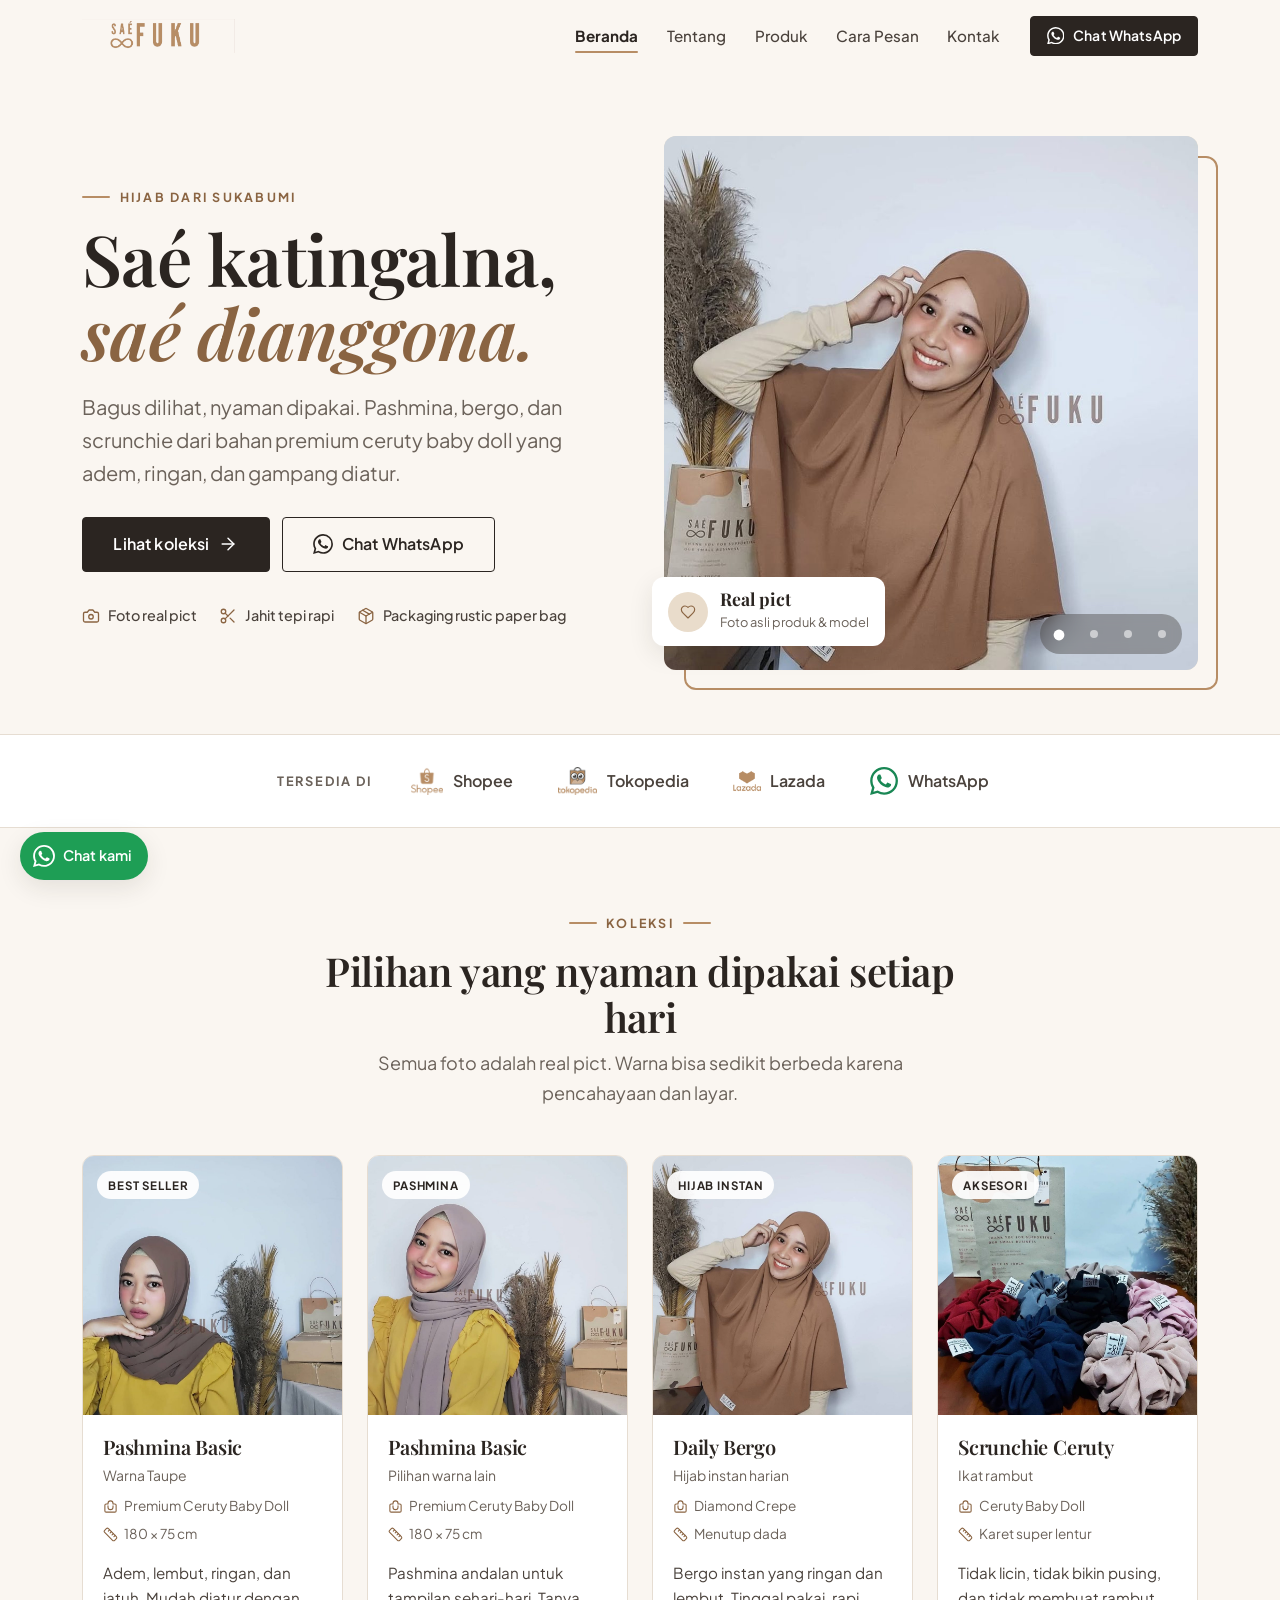
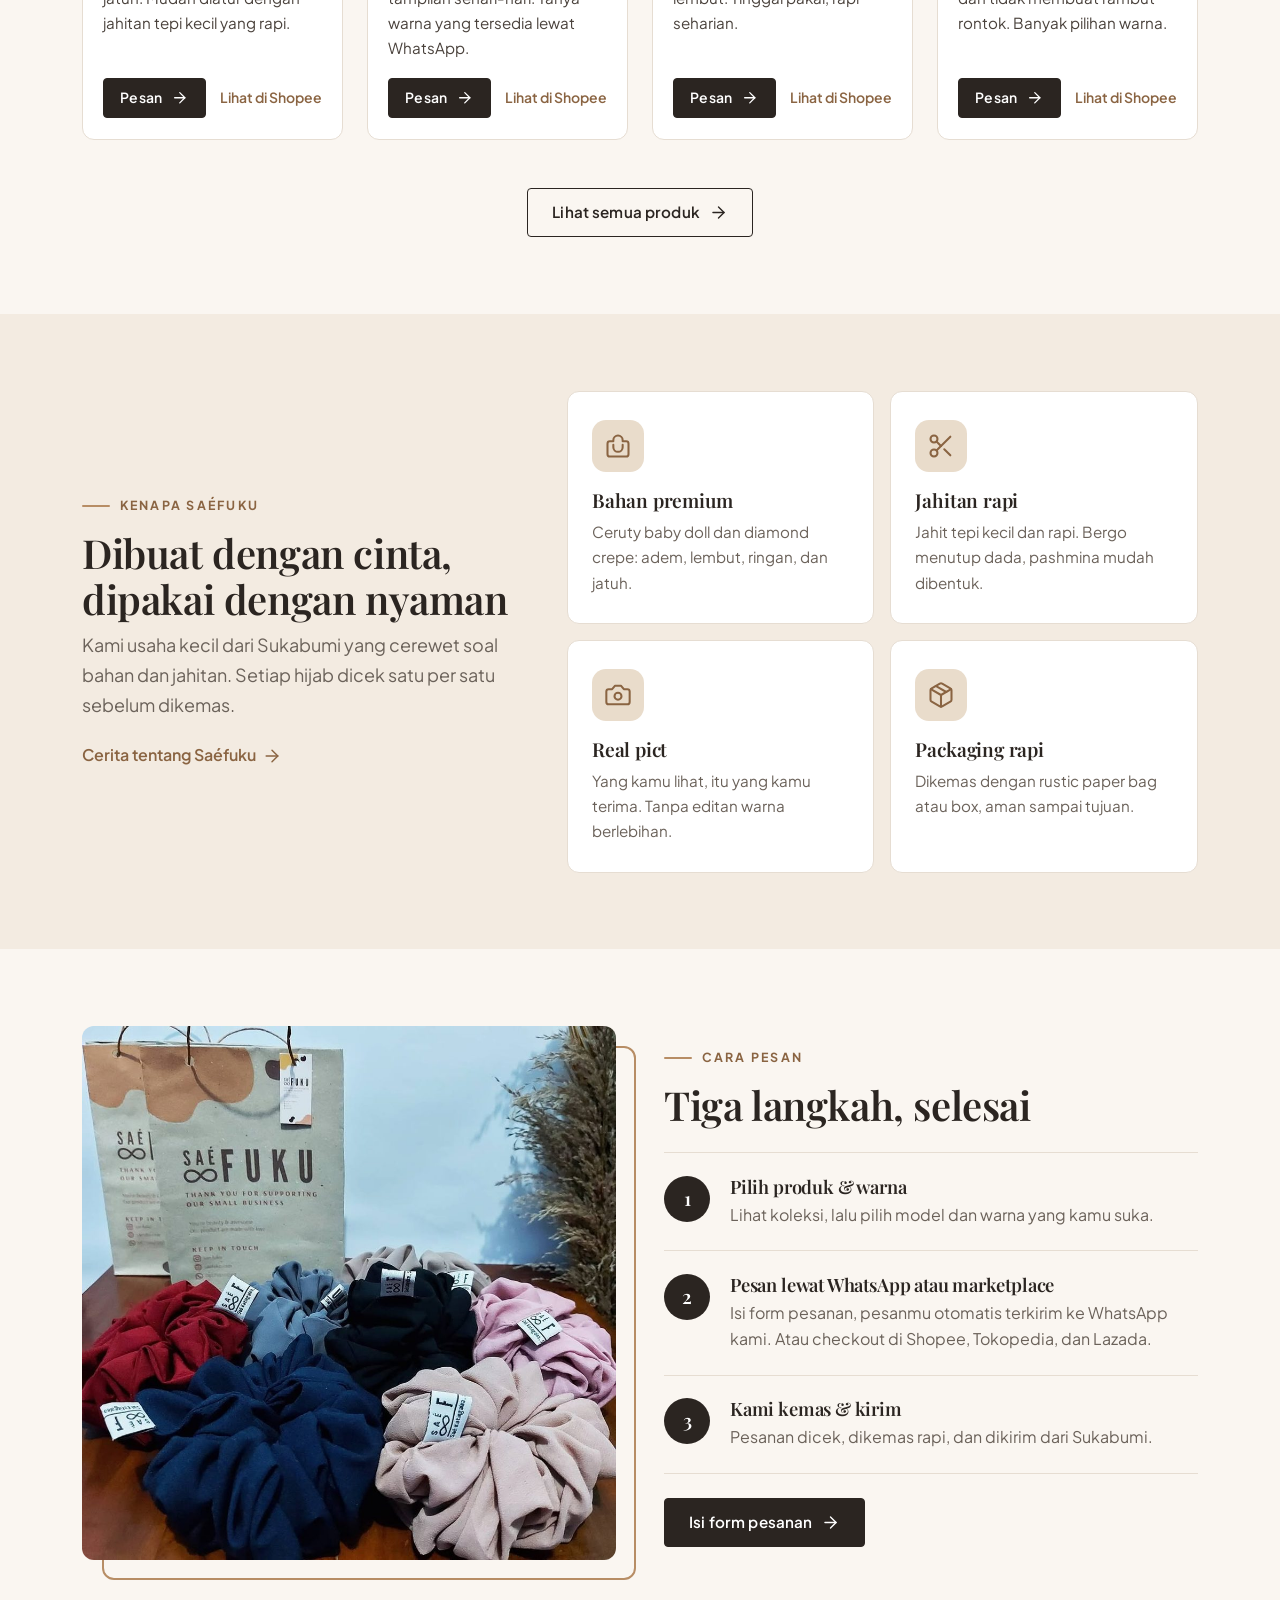
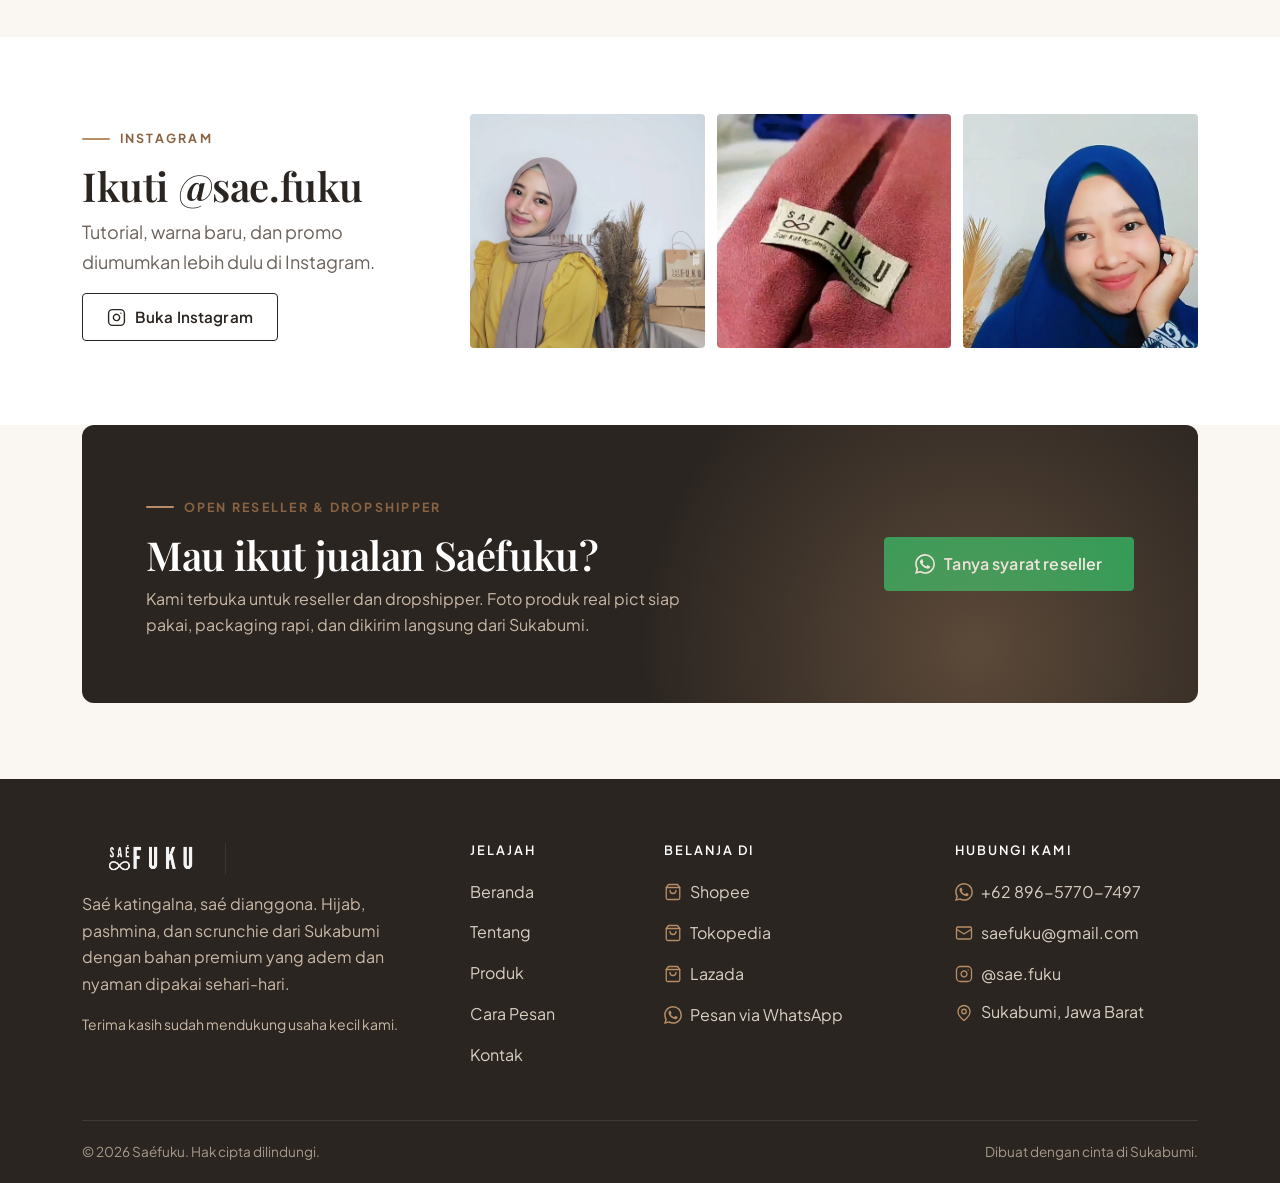
==== commit 712cb086: "Redesign situs Saéfuku: brand hijab, foto real, pesan via WhatsApp Ganti template arsitektur "Arkite" ====
--- a/index.html
+++ b/index.html
@@ -1,814 +1,391 @@
 <!DOCTYPE html>
-<html lang="en">
-
+<html lang="id">
 <head>
     <meta charset="utf-8">
-    <title>Saefuku - Saé Katingalna, Saé Dianggona</title>
-    <meta content="width=device-width, initial-scale=1.0" name="viewport">
-    <meta content="" name="keywords">
-    <meta content="" name="description">
-
-    <!-- Favicon -->
-    <link href="img/favicon.ico" rel="icon">
-
-    <!-- Google Web Fonts -->
+    <meta name="viewport" content="width=device-width, initial-scale=1">
+    <title>Saéfuku — Hijab &amp; Pashmina Premium dari Sukabumi</title>
+    <meta name="description" content="Saé katingalna, saé dianggona. Pashmina, bergo, dan scrunchie dari bahan premium ceruty baby doll. Pesan via WhatsApp, Shopee, Tokopedia, atau Lazada.">
+    <meta name="theme-color" content="#FAF6F1">
+    <link rel="canonical" href="https://stkwildah.me/">
+
+    <meta property="og:type" content="website">
+    <meta property="og:site_name" content="Saéfuku">
+    <meta property="og:title" content="Saéfuku — Hijab &amp; Pashmina Premium dari Sukabumi">
+    <meta property="og:description" content="Saé katingalna, saé dianggona. Pashmina, bergo, dan scrunchie dari bahan premium ceruty baby doll. Pesan via WhatsApp, Shopee, Tokopedia, atau Lazada.">
+    <meta property="og:image" content="https://stkwildah.me/img/og-saefuku.jpg">
+    <meta property="og:locale" content="id_ID">
+    <meta name="twitter:card" content="summary_large_image">
+
+    <link rel="icon" href="img/favicon.ico">
+
     <link rel="preconnect" href="https://fonts.googleapis.com">
     <link rel="preconnect" href="https://fonts.gstatic.com" crossorigin>
-    <link href="https://fonts.googleapis.com/css2?family=Open+Sans:wght@400;500;600&family=Teko:wght@400;500;600&display=swap" rel="stylesheet">
-
-    <!-- Icon Font Stylesheet -->
-    <link href="https://cdnjs.cloudflare.com/ajax/libs/font-awesome/5.10.0/css/all.min.css" rel="stylesheet">
-    <link href="https://cdn.jsdelivr.net/npm/bootstrap-icons@1.4.1/font/bootstrap-icons.css" rel="stylesheet">
-
-    <!-- Libraries Stylesheet -->
-    <link href="lib/animate/animate.min.css" rel="stylesheet">
-    <link href="lib/owlcarousel/assets/owl.carousel.min.css" rel="stylesheet">
-    <link href="lib/tempusdominus/css/tempusdominus-bootstrap-4.min.css" rel="stylesheet" />
-
-    <!-- js IG Feed -->
-    <script type="module"  src="https://unpkg.com/@nocodeapi/embed-instagram-feed@latest/embed-instagram-feed.js?module"></script>
-    <!-- <script type="module" src="https://raw.githubusercontent.com/nocodeapi/embed-instagram-feed/main/embed-instagram-feed.js"></script> -->
-
-    <!-- Customized Bootstrap Stylesheet -->
+    <link href="https://fonts.googleapis.com/css2?family=Playfair+Display:ital,wght@0,500;0,600;0,700;1,500&family=Plus+Jakarta+Sans:wght@400;500;600;700&display=swap" rel="stylesheet">
+
     <link href="css/bootstrap.min.css" rel="stylesheet">
-
-    <!-- Template Stylesheet -->
     <link href="css/style.css" rel="stylesheet">
-
 </head>
-
 <body>
-    <!-- Spinner Start -->
-    <div id="spinner" class="show bg-white position-fixed translate-middle w-100 vh-100 top-50 start-50 d-flex align-items-center justify-content-center">
-        <div class="spinner-border position-relative text-primary" style="width: 6rem; height: 6rem;" role="status"></div>
-        <img class="position-absolute top-50 start-50 translate-middle" src="img/icons/logo.png" alt="Icon">
-    </div>
-    <!-- Spinner End -->
-
-
-    <!-- Topbar Start -->
-    <div class="container-fluid bg-dark p-0 wow fadeIn" data-wow-delay="0.1s">
-        <div class="row gx-0 d-none d-lg-flex">
-            <div class="col-lg-7 px-5 text-start">
-                <div class="h-100 d-inline-flex align-items-center py-3 me-3">
-                    <a class="text-body px-2" href="https://wa.me/6289657707497"><i class="fab fa-whatsapp text-primary me-2"></i>+62 896 57707497</a>
-                    <a class="text-body px-2" href="mailto:saefuku@gmail.com"><i class="fa fa-envelope-open text-primary me-2"></i>saefuku@gmail.com</a>
-                </div>
-            </div>
-            <div class="col-lg-5 px-5 text-end">
-                <div class="h-100 d-inline-flex align-items-center py-3 me-2">
-                    <a class="text-body px-2" href="">Terms</a>
-                    <a class="text-body px-2" href="">Privacy</a>
-                </div>
-                <div class="h-100 d-inline-flex align-items-center">
-                    <a class="btn btn-sm-square btn-outline-body me-1" href=""><i class="fab fa-facebook-f"></i></a>
-                    <a class="btn btn-sm-square btn-outline-body me-1" href=""><i class="fab fa-twitter"></i></a>
-                    <a class="btn btn-sm-square btn-outline-body me-1" href=""><i class="fab fa-whatsapp"></i></a>
-                    <a class="btn btn-sm-square btn-outline-body me-0" href=""><i class="fab fa-instagram"></i></a>
-                </div>
-            </div>
-        </div>
-    </div>
-    <!-- Topbar End -->
-
-
-    <!-- Navbar Start -->
-    <nav class="navbar navbar-expand-lg bg-white navbar-light sticky-top py-lg-0 px-lg-5 wow fadeIn" data-wow-delay="0.1s">
-        <a href="index.html" class="navbar-brand ms-4 ms-lg-0">
-            <h5 class="text-primary m-0"><img class="me-3" src="img/icons/logo.png" alt="Icon">  Saé Katingalna, Saé Dianggona</h5>
-        </a>
-        <button type="button" class="navbar-toggler me-4" data-bs-toggle="collapse" data-bs-target="#navbarCollapse">
-            <span class="navbar-toggler-icon"></span>
-        </button>
-        <div class="collapse navbar-collapse" id="navbarCollapse">
-            <div class="navbar-nav ms-auto p-4 p-lg-0">
-                <a href="index.html" class="nav-item nav-link active">Beranda</a>
-                <a href="about.html" class="nav-item nav-link">Tentang</a>
-                <a href="service.html" class="nav-item nav-link">Produk</a>
-                <div class="nav-item dropdown">
-                    <a href="#" class="nav-link dropdown-toggle" data-bs-toggle="dropdown">Kategori</a>
-                    <div class="dropdown-menu border-0 m-0">
-                        <a href="feature.html" class="dropdown-item">Our Features</a>
-                        <a href="project.html" class="dropdown-item">Our Projects</a>
-                        <a href="team.html" class="dropdown-item">Team Members</a>
-                        <a href="appointment.html" class="dropdown-item">Appointment</a>
-                        <a href="testimonial.html" class="dropdown-item">Testimonial</a>
-                        <a href="404.html" class="dropdown-item">404 Page</a>
-                    </div>
-                </div>
-                <a href="contact.html" class="nav-item nav-link">Hubungi Kami</a>
-            </div>
-            <a href="" class="btn btn-primary py-2 px-4 d-none d-lg-block">Pesan Sekarang Juga</a>
-        </div>
-    </nav>
-    <!-- Navbar End -->
-
-    <!-- Carousel Start -->
-    <div class="container-fluid p-0 pb-5 wow fadeIn" data-wow-delay="0.1s">
-        <div class="owl-carousel header-carousel position-relative">
-            <div class="owl-carousel-item position-relative" data-dot="<img src='img/carousel-1.jpg'>">
-                <img class="img-fluid" src="img/carousel-1.jpg" alt="">
-                <div class="owl-carousel-inner">
-                    <div class="container">
-                        <div class="row justify-content-start">
-                            <div class="col-10 col-lg-8">
-                                <h1 class="display-1 text-white animated slideInDown">Promo Bulan ini "Beli 10 dapat 1"</h1>
-                                <p class="fs-5 fw-medium text-white mb-4 pb-3">Vero elitr justo clita lorem. Ipsum dolor at sed stet sit diam no. Kasd rebum ipsum et diam justo clita et kasd rebum sea elitr.</p>
-                                <a href="" class="btn btn-primary py-3 px-5 animated slideInLeft">Read More</a>
-                            </div>
-                        </div>
-                    </div>
-                </div>
-            </div>
-            <div class="owl-carousel-item position-relative" data-dot="<img src='img/carousel-2.jpg'>">
-                <img class="img-fluid" src="img/carousel-2.jpg" alt="">
-                <div class="owl-carousel-inner">
-                    <div class="container">
-                        <div class="row justify-content-start">
-                            <div class="col-10 col-lg-8">
-                                <h1 class="display-1 text-white animated slideInDown">Promo Bulan ini "Beli 10 dapat 1</h1>
-                                <p class="fs-5 fw-medium text-white mb-4 pb-3">Vero elitr justo clita lorem. Ipsum dolor at sed stet sit diam no. Kasd rebum ipsum et diam justo clita et kasd rebum sea elitr.</p>
-                                <a href="" class="btn btn-primary py-3 px-5 animated slideInLeft">Read More</a>
-                            </div>
-                        </div>
-                    </div>
-                </div>
-            </div>
-            <div class="owl-carousel-item position-relative" data-dot="<img src='img/carousel-3.jpg'>">
-                <img class="img-fluid" src="img/carousel-3.jpg" alt="">
-                <div class="owl-carousel-inner">
-                    <div class="container">
-                        <div class="row justify-content-start">
-                            <div class="col-10 col-lg-8">
-                                <h1 class="display-1 text-white animated slideInDown">Promo Bulan ini "Beli 10 dapat 1</h1>
-                                <p class="fs-5 fw-medium text-white mb-4 pb-3">Vero elitr justo clita lorem. Ipsum dolor at sed stet sit diam no. Kasd rebum ipsum et diam justo clita et kasd rebum sea elitr.</p>
-                                <a href="" class="btn btn-primary py-3 px-5 animated slideInLeft">Read More</a>
-                            </div>
-                        </div>
-                    </div>
-                </div>
-            </div>
-        </div>
-    </div>
-    <!-- Carousel End -->
-
-    <!-- Service Start -->
-    <div class="container-xxl py-5">
-        <div class="container">
-            <div class="text-center mx-auto mb-5 wow fadeInUp" data-wow-delay="0.1s" style="max-width: 600px;">
-                <h4 class="section-title">Produk Terbaru</h4>
-                <h1 class="display-5 mb-4">Produk Baru dengan desain baru</h1>
+    <a class="skip-link" href="#main">Langsung ke konten</a>
+
+    <header class="site-header">
+        <nav class="navbar navbar-expand-lg" aria-label="Navigasi utama">
+            <div class="container">
+                <a class="navbar-brand" href="index.html" aria-label="Saéfuku, ke beranda">
+                    <img src="img/icons/Nlogo.png" width="153" height="34" alt="Saéfuku">
+                </a>
+                <button class="navbar-toggler" type="button" data-bs-toggle="collapse" data-bs-target="#navbarMain"
+                        aria-controls="navbarMain" aria-expanded="false" aria-label="Buka menu">
+                    <svg class="icon icon-menu" viewBox="0 0 24 24" fill="none" stroke="currentColor" stroke-width="1.75" stroke-linecap="round" stroke-linejoin="round" aria-hidden="true" focusable="false"><line x1="4" y1="7" x2="20" y2="7"/><line x1="4" y1="12" x2="20" y2="12"/><line x1="4" y1="17" x2="20" y2="17"/></svg><svg class="icon icon-close" viewBox="0 0 24 24" fill="none" stroke="currentColor" stroke-width="1.75" stroke-linecap="round" stroke-linejoin="round" aria-hidden="true" focusable="false"><path d="M18 6 6 18"/><path d="m6 6 12 12"/></svg>
+                </button>
+                <div class="collapse navbar-collapse" id="navbarMain">
+                    <div class="navbar-nav ms-auto">
+                        <a class="nav-link active" href="index.html" aria-current="page">Beranda</a>
+                        <a class="nav-link" href="about.html">Tentang</a>
+                        <a class="nav-link" href="service.html">Produk</a>
+                        <a class="nav-link" href="pesan.html">Cara Pesan</a>
+                        <a class="nav-link" href="contact.html">Kontak</a>
+                    </div>
+                    <div class="nav-cta">
+                        <a class="btn btn-primary btn-sm" href="https://wa.me/6289657707497?text=Halo%20Sa%C3%A9fuku%2C%20saya%20mau%20tanya%20produk%20hijabnya." target="_blank" rel="noopener">
+                            <svg class="icon" viewBox="0 0 24 24" fill="none" stroke="currentColor" stroke-width="1.75" stroke-linecap="round" stroke-linejoin="round" aria-hidden="true" focusable="false"><path fill="currentColor" stroke="none" d="M17.472 14.382c-.297-.149-1.758-.867-2.03-.967-.273-.099-.471-.148-.67.15-.197.297-.767.966-.94 1.164-.173.199-.347.223-.644.075-.297-.15-1.255-.463-2.39-1.475-.883-.788-1.48-1.761-1.653-2.059-.173-.297-.018-.458.13-.606.134-.133.298-.347.446-.52.149-.174.198-.298.298-.497.099-.198.05-.371-.025-.52-.075-.149-.669-1.612-.916-2.207-.242-.579-.487-.5-.669-.51-.173-.008-.371-.01-.57-.01-.198 0-.52.074-.792.372-.272.297-1.04 1.016-1.04 2.479 0 1.462 1.065 2.875 1.213 3.074.149.198 2.096 3.2 5.077 4.487.709.306 1.262.489 1.694.625.712.227 1.36.195 1.871.118.571-.085 1.758-.719 2.006-1.413.248-.694.248-1.289.173-1.413-.074-.124-.272-.198-.57-.347m-5.421 7.403h-.004a9.87 9.87 0 0 1-5.031-1.378l-.361-.214-3.741.982.998-3.648-.235-.374a9.86 9.86 0 0 1-1.51-5.26c.001-5.45 4.436-9.884 9.888-9.884 2.64 0 5.122 1.03 6.988 2.898a9.825 9.825 0 0 1 2.893 6.994c-.003 5.45-4.437 9.884-9.885 9.884m8.413-18.297A11.815 11.815 0 0 0 12.05 0C5.495 0 .16 5.335.157 11.892c0 2.096.547 4.142 1.588 5.945L.057 24l6.305-1.654a11.882 11.882 0 0 0 5.683 1.448h.005c6.554 0 11.89-5.335 11.893-11.893a11.821 11.821 0 0 0-3.48-8.413Z"/></svg> Chat WhatsApp
+                        </a>
+                    </div>
+                </div>
+            </div>
+        </nav>
+    </header>
+
+    <main id="main">
+
+    <!-- Hero -->
+    <section class="hero" aria-labelledby="hero-title">
+        <div class="container">
+            <div class="row align-items-center g-5">
+                <div class="col-lg-6">
+                    <span class="eyebrow">Hijab dari Sukabumi</span>
+                    <h1 id="hero-title" class="hero-title">Saé katingalna,<br><em>saé dianggona.</em></h1>
+                    <p class="hero-lead">Bagus dilihat, nyaman dipakai. Pashmina, bergo, dan scrunchie dari bahan premium ceruty baby doll yang adem, ringan, dan gampang diatur.</p>
+                    <div class="hero-actions">
+                        <a class="btn btn-primary btn-lg" href="service.html">Lihat koleksi <svg class="icon" viewBox="0 0 24 24" fill="none" stroke="currentColor" stroke-width="1.75" stroke-linecap="round" stroke-linejoin="round" aria-hidden="true" focusable="false"><path d="M5 12h14"/><path d="m12 5 7 7-7 7"/></svg></a>
+                        <a class="btn btn-outline btn-lg" href="https://wa.me/6289657707497?text=Halo%20Sa%C3%A9fuku%2C%20saya%20mau%20tanya%20produk%20hijabnya." target="_blank" rel="noopener"><svg class="icon" viewBox="0 0 24 24" fill="none" stroke="currentColor" stroke-width="1.75" stroke-linecap="round" stroke-linejoin="round" aria-hidden="true" focusable="false"><path fill="currentColor" stroke="none" d="M17.472 14.382c-.297-.149-1.758-.867-2.03-.967-.273-.099-.471-.148-.67.15-.197.297-.767.966-.94 1.164-.173.199-.347.223-.644.075-.297-.15-1.255-.463-2.39-1.475-.883-.788-1.48-1.761-1.653-2.059-.173-.297-.018-.458.13-.606.134-.133.298-.347.446-.52.149-.174.198-.298.298-.497.099-.198.05-.371-.025-.52-.075-.149-.669-1.612-.916-2.207-.242-.579-.487-.5-.669-.51-.173-.008-.371-.01-.57-.01-.198 0-.52.074-.792.372-.272.297-1.04 1.016-1.04 2.479 0 1.462 1.065 2.875 1.213 3.074.149.198 2.096 3.2 5.077 4.487.709.306 1.262.489 1.694.625.712.227 1.36.195 1.871.118.571-.085 1.758-.719 2.006-1.413.248-.694.248-1.289.173-1.413-.074-.124-.272-.198-.57-.347m-5.421 7.403h-.004a9.87 9.87 0 0 1-5.031-1.378l-.361-.214-3.741.982.998-3.648-.235-.374a9.86 9.86 0 0 1-1.51-5.26c.001-5.45 4.436-9.884 9.888-9.884 2.64 0 5.122 1.03 6.988 2.898a9.825 9.825 0 0 1 2.893 6.994c-.003 5.45-4.437 9.884-9.885 9.884m8.413-18.297A11.815 11.815 0 0 0 12.05 0C5.495 0 .16 5.335.157 11.892c0 2.096.547 4.142 1.588 5.945L.057 24l6.305-1.654a11.882 11.882 0 0 0 5.683 1.448h.005c6.554 0 11.89-5.335 11.893-11.893a11.821 11.821 0 0 0-3.48-8.413Z"/></svg> Chat WhatsApp</a>
+                    </div>
+                    <ul class="hero-trust">
+                        <li><svg class="icon" viewBox="0 0 24 24" fill="none" stroke="currentColor" stroke-width="1.75" stroke-linecap="round" stroke-linejoin="round" aria-hidden="true" focusable="false"><path d="M14.5 4h-5L7 7H4a2 2 0 0 0-2 2v9a2 2 0 0 0 2 2h16a2 2 0 0 0 2-2V9a2 2 0 0 0-2-2h-3l-2.5-3z"/><circle cx="12" cy="13" r="3"/></svg> Foto real pict</li>
+                        <li><svg class="icon" viewBox="0 0 24 24" fill="none" stroke="currentColor" stroke-width="1.75" stroke-linecap="round" stroke-linejoin="round" aria-hidden="true" focusable="false"><circle cx="6" cy="6" r="3"/><path d="M8.12 8.12 12 12"/><path d="M20 4 8.12 15.88"/><circle cx="6" cy="18" r="3"/><path d="M14.8 14.8 20 20"/></svg> Jahit tepi rapi</li>
+                        <li><svg class="icon" viewBox="0 0 24 24" fill="none" stroke="currentColor" stroke-width="1.75" stroke-linecap="round" stroke-linejoin="round" aria-hidden="true" focusable="false"><path d="m7.5 4.27 9 5.15"/><path d="M21 8a2 2 0 0 0-1-1.73l-7-4a2 2 0 0 0-2 0l-7 4A2 2 0 0 0 3 8v8a2 2 0 0 0 1 1.73l7 4a2 2 0 0 0 2 0l7-4A2 2 0 0 0 21 16Z"/><path d="m3.3 7 8.7 5 8.7-5"/><path d="M12 22V12"/></svg> Packaging rustic paper bag</li>
+                    </ul>
+                </div>
+                <div class="col-lg-6">
+                    <div class="hero-media">
+                        <div class="frame hero-slides" data-interval="4500" aria-roledescription="slideshow" aria-label="Foto model mengenakan produk Saéfuku">
+                            <img src="img/produk/bergo-daily.jpg" width="1000" height="1000" alt="Model mengenakan Daily Bergo Saéfuku warna cokelat" decoding="async" class="is-active">
+                            <img src="img/produk/pashmina-basic-taupe.jpg" width="1000" height="1000" alt="Model mengenakan Pashmina Basic Saéfuku warna taupe" loading="lazy" decoding="async" class="">
+                            <img src="img/produk/bergo-biru.jpg" width="1000" height="1000" alt="Model mengenakan bergo Saéfuku warna biru" loading="lazy" decoding="async" class="">
+                            <img src="img/produk/pashmina-basic.jpg" width="1000" height="1000" alt="Model mengenakan Pashmina Basic Saéfuku warna lembut" loading="lazy" decoding="async" class="">
+                        </div>
+                        <div class="hero-badge">
+                            <span class="badge-icon"><svg class="icon" viewBox="0 0 24 24" fill="none" stroke="currentColor" stroke-width="1.75" stroke-linecap="round" stroke-linejoin="round" aria-hidden="true" focusable="false"><path d="M19 14c1.49-1.46 3-3.21 3-5.5A5.5 5.5 0 0 0 16.5 3c-1.76 0-3 .5-4.5 2-1.5-1.5-2.74-2-4.5-2A5.5 5.5 0 0 0 2 8.5c0 2.3 1.5 4.05 3 5.5l7 7Z"/></svg></span>
+                            <div><strong>Real pict</strong><span>Foto asli produk &amp; model</span></div>
+                        </div>
+                    </div>
+                </div>
+            </div>
+        </div>
+    </section>
+
+
+    <section class="market-strip" aria-label="Tersedia di marketplace">
+        <div class="container">
+            <div class="d-flex flex-column flex-md-row align-items-center justify-content-center gap-2 gap-md-4">
+                <span class="label">Tersedia di</span>
+                <ul class="market-list">
+                    <li><a href="https://shopee.co.id/search?keyword=saefuku" target="_blank" rel="noopener"><img src="img/icons/shopee.png" width="32" height="28" alt="" loading="lazy">Shopee</a></li>
+                    <li><a href="https://www.tokopedia.com/search?q=saefuku" target="_blank" rel="noopener"><img src="img/icons/tokopedia.png" width="39" height="28" alt="" loading="lazy">Tokopedia</a></li>
+                    <li><a href="https://www.lazada.co.id/catalog/?q=saefuku" target="_blank" rel="noopener"><img src="img/icons/lazada.png" width="28" height="28" alt="" loading="lazy">Lazada</a></li>
+                    <li><a href="https://wa.me/6289657707497?text=Halo%20Sa%C3%A9fuku%2C%20saya%20mau%20tanya%20produk%20hijabnya." target="_blank" rel="noopener"><svg class="icon icon-lg text-success" viewBox="0 0 24 24" fill="none" stroke="currentColor" stroke-width="1.75" stroke-linecap="round" stroke-linejoin="round" aria-hidden="true" focusable="false"><path fill="currentColor" stroke="none" d="M17.472 14.382c-.297-.149-1.758-.867-2.03-.967-.273-.099-.471-.148-.67.15-.197.297-.767.966-.94 1.164-.173.199-.347.223-.644.075-.297-.15-1.255-.463-2.39-1.475-.883-.788-1.48-1.761-1.653-2.059-.173-.297-.018-.458.13-.606.134-.133.298-.347.446-.52.149-.174.198-.298.298-.497.099-.198.05-.371-.025-.52-.075-.149-.669-1.612-.916-2.207-.242-.579-.487-.5-.669-.51-.173-.008-.371-.01-.57-.01-.198 0-.52.074-.792.372-.272.297-1.04 1.016-1.04 2.479 0 1.462 1.065 2.875 1.213 3.074.149.198 2.096 3.2 5.077 4.487.709.306 1.262.489 1.694.625.712.227 1.36.195 1.871.118.571-.085 1.758-.719 2.006-1.413.248-.694.248-1.289.173-1.413-.074-.124-.272-.198-.57-.347m-5.421 7.403h-.004a9.87 9.87 0 0 1-5.031-1.378l-.361-.214-3.741.982.998-3.648-.235-.374a9.86 9.86 0 0 1-1.51-5.26c.001-5.45 4.436-9.884 9.888-9.884 2.64 0 5.122 1.03 6.988 2.898a9.825 9.825 0 0 1 2.893 6.994c-.003 5.45-4.437 9.884-9.885 9.884m8.413-18.297A11.815 11.815 0 0 0 12.05 0C5.495 0 .16 5.335.157 11.892c0 2.096.547 4.142 1.588 5.945L.057 24l6.305-1.654a11.882 11.882 0 0 0 5.683 1.448h.005c6.554 0 11.89-5.335 11.893-11.893a11.821 11.821 0 0 0-3.48-8.413Z"/></svg>WhatsApp</a></li>
+                </ul>
+            </div>
+        </div>
+    </section>
+
+    <!-- Koleksi -->
+    <section class="section" aria-labelledby="koleksi-title">
+        <div class="container">
+            <div class="section-head center reveal">
+                <span class="eyebrow">Koleksi</span>
+                <h2 id="koleksi-title">Pilihan yang nyaman dipakai setiap hari</h2>
+                <p class="lead mb-0">Semua foto adalah real pict. Warna bisa sedikit berbeda karena pencahayaan dan layar.</p>
             </div>
             <div class="row g-4">
-                <div class="col-lg-4 col-md-6 wow fadeInUp" data-wow-delay="0.1s">
-                    <div class="service-item d-flex position-relative text-center h-100">
-                        <img class="bg-img" src="img/service-1.jpg" alt="">
-                        <div class="service-text p-5">
-                            <img class="mb-4" src="img/icons/icon-5.png" alt="Icon">
-                            <h3 class="mb-3">Hijab 1</h3>
-                            <p class="mb-4">Erat ipsum justo amet duo et elitr dolor, est duo duo eos lorem sed diam stet diam sed stet.</p>
-                            <a class="btn" href=""><i class="fa fa-plus text-primary me-3"></i>Read More</a>
-                        </div>
-                    </div>
-                </div>
-                <div class="col-lg-4 col-md-6 wow fadeInUp" data-wow-delay="0.3s">
-                    <div class="service-item d-flex position-relative text-center h-100">
-                        <img class="bg-img" src="img/service-2.jpg" alt="">
-                        <div class="service-text p-5">
-                            <img class="mb-4" src="img/icons/icon-6.png" alt="Icon">
-                            <h3 class="mb-3">Hijab 2</h3>
-                            <p class="mb-4">Erat ipsum justo amet duo et elitr dolor, est duo duo eos lorem sed diam stet diam sed stet.</p>
-                            <a class="btn" href=""><i class="fa fa-plus text-primary me-3"></i>Read More</a>
-                        </div>
-                    </div>
-                </div>
-                <div class="col-lg-4 col-md-6 wow fadeInUp" data-wow-delay="0.5s">
-                    <div class="service-item d-flex position-relative text-center h-100">
-                        <img class="bg-img" src="img/service-3.jpg" alt="">
-                        <div class="service-text p-5">
-                            <img class="mb-4" src="img/icons/icon-7.png" alt="Icon">
-                            <h3 class="mb-3">Hijab 3</h3>
-                            <p class="mb-4">Erat ipsum justo amet duo et elitr dolor, est duo duo eos lorem sed diam stet diam sed stet.</p>
-                            <a class="btn" href=""><i class="fa fa-plus text-primary me-3"></i>Read More</a>
-                        </div>
-                    </div>
-                </div>
-                <div class="col-lg-4 col-md-6 wow fadeInUp" data-wow-delay="0.1s">
-                    <div class="service-item d-flex position-relative text-center h-100">
-                        <img class="bg-img" src="img/service-4.jpg" alt="">
-                        <div class="service-text p-5">
-                            <img class="mb-4" src="img/icons/icon-8.png" alt="Icon">
-                            <h3 class="mb-3">Hijab 4</h3>
-                            <p class="mb-4">Erat ipsum justo amet duo et elitr dolor, est duo duo eos lorem sed diam stet diam sed stet.</p>
-                            <a class="btn" href=""><i class="fa fa-plus text-primary me-3"></i>Read More</a>
-                        </div>
-                    </div>
-                </div>
-                <div class="col-lg-4 col-md-6 wow fadeInUp" data-wow-delay="0.3s">
-                    <div class="service-item d-flex position-relative text-center h-100">
-                        <img class="bg-img" src="img/service-5.jpg" alt="">
-                        <div class="service-text p-5">
-                            <img class="mb-4" src="img/icons/icon-9.png" alt="Icon">
-                            <h3 class="mb-3">Hijab 5</h3>
-                            <p class="mb-4">Erat ipsum justo amet duo et elitr dolor, est duo duo eos lorem sed diam stet diam sed stet.</p>
-                            <a class="btn" href=""><i class="fa fa-plus text-primary me-3"></i>Read More</a>
-                        </div>
-                    </div>
-                </div>
-                <div class="col-lg-4 col-md-6 wow fadeInUp" data-wow-delay="0.5s">
-                    <div class="service-item d-flex position-relative text-center h-100">
-                        <img class="bg-img" src="img/service-6.jpg" alt="">
-                        <div class="service-text p-5">
-                            <img class="mb-4" src="img/icons/icon-10.png" alt="Icon">
-                            <h3 class="mb-3">Hijab 6</h3>
-                            <p class="mb-4">Erat ipsum justo amet duo et elitr dolor, est duo duo eos lorem sed diam stet diam sed stet.</p>
-                            <a class="btn" href=""><i class="fa fa-plus text-primary me-3"></i>Read More</a>
-                        </div>
-                    </div>
-                </div>
-            </div>
-        </div>
-    </div>
-    <!-- Service End -->
-
-    <embed-instagram-feed  url="https://v1.nocodeapi.com/latiefdole/instagram/kVGommwnPlgDOjYq?limit=20"></embed-instagram-feed>
-
-    <!-- Facts Start -->
-    <div class="container-xxl py-5">
-        <div class="container pt-5">
-            <div class="text-center mx-auto mb-5 wow fadeInUp" data-wow-delay="0.1s" style="max-width: 600px;">
-                <h4 class="section-title">Cek Marketplace Kita Juga</h4>
-                <h1 class="display-5 mb-4">Saefuku hadir di berbagai Marketplace kesayangan anda</h1>
-                
-            </div>
-            <div class="row g-4">
-                <div class="col-lg-4 col-md-6 wow fadeInUp" data-wow-delay="0.1s">
-                    <div class="fact-item text-center bg-light h-100 p-5 pt-0">
-                        <div class="fact-icon">
-                            <img src="img/icons/shopee.png" alt="Icon">
-                        </div>
-                        <h3 class="mb-3">Shopee</h3>
-                        <p class="mb-0">Erat ipsum justo amet duo et elitr dolor, est duo duo eos lorem sed diam stet diam sed stet.</p>
-                    </div>
-                </div>
-                <div class="col-lg-4 col-md-6 wow fadeInUp" data-wow-delay="0.3s">
-                    <div class="fact-item text-center bg-light h-100 p-5 pt-0">
-                        <div class="fact-icon">
-                            <img src="img/icons/lazada.png" alt="Icon">
-                        </div>
-                        <h3 class="mb-3">Lazada</h3>
-                        <p class="mb-0">Erat ipsum justo amet duo et elitr dolor, est duo duo eos lorem sed diam stet diam sed stet.</p>
-                    </div>
-                </div>
-                <div class="col-lg-4 col-md-6 wow fadeInUp" data-wow-delay="0.5s">
-                    <div class="fact-item text-center bg-light h-100 p-5 pt-0">
-                        <div class="fact-icon">
-                            <img src="img/icons/tokopedia.png" alt="Icon">
-                        </div>
-                        <h3 class="mb-3">Tokopedia</h3>
-                        <p class="mb-0">Erat ipsum justo amet duo et elitr dolor, est duo duo eos lorem sed diam stet diam sed stet.</p>
-                    </div>
-                </div>
-            </div>
-        </div>
-    </div>
-    <!-- Facts End -->
-
-
-    <!-- About Start -->
-    <div class="container-xxl py-5">
+                <div class="col-sm-6 col-lg-3 reveal">
+                    <article class="product-card">
+                        <div class="product-media">
+                            <img src="img/produk/pashmina-basic-taupe.jpg" width="1000" height="1000" alt="Model mengenakan Pashmina Basic Saéfuku warna taupe" loading="lazy" decoding="async">
+                            <span class="product-tag">Best seller</span>
+                        </div>
+                        <div class="product-body">
+                            <h3>Pashmina Basic</h3>
+                            <div class="text-muted small mb-2">Warna Taupe</div>
+                            <ul class="product-meta">
+                                <li><svg class="icon" viewBox="0 0 24 24" fill="none" stroke="currentColor" stroke-width="1.75" stroke-linecap="round" stroke-linejoin="round" aria-hidden="true" focusable="false"><path d="M12 3a4 4 0 0 0-4 4v1H5a2 2 0 0 0-2 2v9a2 2 0 0 0 2 2h14a2 2 0 0 0 2-2v-9a2 2 0 0 0-2-2h-3V7a4 4 0 0 0-4-4Z"/><path d="M8 11v2a4 4 0 0 0 8 0v-2"/></svg> Premium Ceruty Baby Doll</li>
+                                <li><svg class="icon" viewBox="0 0 24 24" fill="none" stroke="currentColor" stroke-width="1.75" stroke-linecap="round" stroke-linejoin="round" aria-hidden="true" focusable="false"><path d="M21.3 15.3a2.4 2.4 0 0 1 0 3.4l-2.6 2.6a2.4 2.4 0 0 1-3.4 0L2.7 8.7a2.41 2.41 0 0 1 0-3.4l2.6-2.6a2.41 2.41 0 0 1 3.4 0Z"/><path d="m14.5 12.5 2-2"/><path d="m11.5 9.5 2-2"/><path d="m8.5 6.5 2-2"/><path d="m17.5 15.5 2-2"/></svg> 180 × 75 cm</li>
+                            </ul>
+                            <p>Adem, lembut, ringan, dan jatuh. Mudah diatur dengan jahitan tepi kecil yang rapi.</p>
+                            <div class="product-actions">
+                                <a class="btn btn-primary btn-sm" href="pesan.html?produk=Pashmina+Basic+%E2%80%94+Taupe">Pesan <svg class="icon" viewBox="0 0 24 24" fill="none" stroke="currentColor" stroke-width="1.75" stroke-linecap="round" stroke-linejoin="round" aria-hidden="true" focusable="false"><path d="M5 12h14"/><path d="m12 5 7 7-7 7"/></svg></a>
+                                <a class="btn-link-arrow small" href="https://shopee.co.id/search?keyword=saefuku" target="_blank" rel="noopener">Lihat di Shopee</a>
+                            </div>
+                        </div>
+                    </article>
+                </div>
+                <div class="col-sm-6 col-lg-3 reveal">
+                    <article class="product-card">
+                        <div class="product-media">
+                            <img src="img/produk/pashmina-basic.jpg" width="1000" height="1000" alt="Model mengenakan Pashmina Basic Saéfuku warna lembut" loading="lazy" decoding="async">
+                            <span class="product-tag">Pashmina</span>
+                        </div>
+                        <div class="product-body">
+                            <h3>Pashmina Basic</h3>
+                            <div class="text-muted small mb-2">Pilihan warna lain</div>
+                            <ul class="product-meta">
+                                <li><svg class="icon" viewBox="0 0 24 24" fill="none" stroke="currentColor" stroke-width="1.75" stroke-linecap="round" stroke-linejoin="round" aria-hidden="true" focusable="false"><path d="M12 3a4 4 0 0 0-4 4v1H5a2 2 0 0 0-2 2v9a2 2 0 0 0 2 2h14a2 2 0 0 0 2-2v-9a2 2 0 0 0-2-2h-3V7a4 4 0 0 0-4-4Z"/><path d="M8 11v2a4 4 0 0 0 8 0v-2"/></svg> Premium Ceruty Baby Doll</li>
+                                <li><svg class="icon" viewBox="0 0 24 24" fill="none" stroke="currentColor" stroke-width="1.75" stroke-linecap="round" stroke-linejoin="round" aria-hidden="true" focusable="false"><path d="M21.3 15.3a2.4 2.4 0 0 1 0 3.4l-2.6 2.6a2.4 2.4 0 0 1-3.4 0L2.7 8.7a2.41 2.41 0 0 1 0-3.4l2.6-2.6a2.41 2.41 0 0 1 3.4 0Z"/><path d="m14.5 12.5 2-2"/><path d="m11.5 9.5 2-2"/><path d="m8.5 6.5 2-2"/><path d="m17.5 15.5 2-2"/></svg> 180 × 75 cm</li>
+                            </ul>
+                            <p>Pashmina andalan untuk tampilan sehari-hari. Tanya warna yang tersedia lewat WhatsApp.</p>
+                            <div class="product-actions">
+                                <a class="btn btn-primary btn-sm" href="pesan.html?produk=Pashmina+Basic+%E2%80%94+warna+lain">Pesan <svg class="icon" viewBox="0 0 24 24" fill="none" stroke="currentColor" stroke-width="1.75" stroke-linecap="round" stroke-linejoin="round" aria-hidden="true" focusable="false"><path d="M5 12h14"/><path d="m12 5 7 7-7 7"/></svg></a>
+                                <a class="btn-link-arrow small" href="https://shopee.co.id/search?keyword=saefuku" target="_blank" rel="noopener">Lihat di Shopee</a>
+                            </div>
+                        </div>
+                    </article>
+                </div>
+                <div class="col-sm-6 col-lg-3 reveal">
+                    <article class="product-card">
+                        <div class="product-media">
+                            <img src="img/produk/bergo-daily.jpg" width="1000" height="1000" alt="Model mengenakan Daily Bergo Saéfuku warna cokelat" loading="lazy" decoding="async">
+                            <span class="product-tag">Hijab instan</span>
+                        </div>
+                        <div class="product-body">
+                            <h3>Daily Bergo</h3>
+                            <div class="text-muted small mb-2">Hijab instan harian</div>
+                            <ul class="product-meta">
+                                <li><svg class="icon" viewBox="0 0 24 24" fill="none" stroke="currentColor" stroke-width="1.75" stroke-linecap="round" stroke-linejoin="round" aria-hidden="true" focusable="false"><path d="M12 3a4 4 0 0 0-4 4v1H5a2 2 0 0 0-2 2v9a2 2 0 0 0 2 2h14a2 2 0 0 0 2-2v-9a2 2 0 0 0-2-2h-3V7a4 4 0 0 0-4-4Z"/><path d="M8 11v2a4 4 0 0 0 8 0v-2"/></svg> Diamond Crepe</li>
+                                <li><svg class="icon" viewBox="0 0 24 24" fill="none" stroke="currentColor" stroke-width="1.75" stroke-linecap="round" stroke-linejoin="round" aria-hidden="true" focusable="false"><path d="M21.3 15.3a2.4 2.4 0 0 1 0 3.4l-2.6 2.6a2.4 2.4 0 0 1-3.4 0L2.7 8.7a2.41 2.41 0 0 1 0-3.4l2.6-2.6a2.41 2.41 0 0 1 3.4 0Z"/><path d="m14.5 12.5 2-2"/><path d="m11.5 9.5 2-2"/><path d="m8.5 6.5 2-2"/><path d="m17.5 15.5 2-2"/></svg> Menutup dada</li>
+                            </ul>
+                            <p>Bergo instan yang ringan dan lembut. Tinggal pakai, rapi seharian.</p>
+                            <div class="product-actions">
+                                <a class="btn btn-primary btn-sm" href="pesan.html?produk=Daily+Bergo">Pesan <svg class="icon" viewBox="0 0 24 24" fill="none" stroke="currentColor" stroke-width="1.75" stroke-linecap="round" stroke-linejoin="round" aria-hidden="true" focusable="false"><path d="M5 12h14"/><path d="m12 5 7 7-7 7"/></svg></a>
+                                <a class="btn-link-arrow small" href="https://shopee.co.id/search?keyword=saefuku" target="_blank" rel="noopener">Lihat di Shopee</a>
+                            </div>
+                        </div>
+                    </article>
+                </div>
+                <div class="col-sm-6 col-lg-3 reveal">
+                    <article class="product-card">
+                        <div class="product-media">
+                            <img src="img/produk/scrunchie-ceruty.jpg" width="1000" height="1000" alt="Kumpulan scrunchie Saéfuku aneka warna dengan paper bag" loading="lazy" decoding="async">
+                            <span class="product-tag">Aksesori</span>
+                        </div>
+                        <div class="product-body">
+                            <h3>Scrunchie Ceruty</h3>
+                            <div class="text-muted small mb-2">Ikat rambut</div>
+                            <ul class="product-meta">
+                                <li><svg class="icon" viewBox="0 0 24 24" fill="none" stroke="currentColor" stroke-width="1.75" stroke-linecap="round" stroke-linejoin="round" aria-hidden="true" focusable="false"><path d="M12 3a4 4 0 0 0-4 4v1H5a2 2 0 0 0-2 2v9a2 2 0 0 0 2 2h14a2 2 0 0 0 2-2v-9a2 2 0 0 0-2-2h-3V7a4 4 0 0 0-4-4Z"/><path d="M8 11v2a4 4 0 0 0 8 0v-2"/></svg> Ceruty Baby Doll</li>
+                                <li><svg class="icon" viewBox="0 0 24 24" fill="none" stroke="currentColor" stroke-width="1.75" stroke-linecap="round" stroke-linejoin="round" aria-hidden="true" focusable="false"><path d="M21.3 15.3a2.4 2.4 0 0 1 0 3.4l-2.6 2.6a2.4 2.4 0 0 1-3.4 0L2.7 8.7a2.41 2.41 0 0 1 0-3.4l2.6-2.6a2.41 2.41 0 0 1 3.4 0Z"/><path d="m14.5 12.5 2-2"/><path d="m11.5 9.5 2-2"/><path d="m8.5 6.5 2-2"/><path d="m17.5 15.5 2-2"/></svg> Karet super lentur</li>
+                            </ul>
+                            <p>Tidak licin, tidak bikin pusing, dan tidak membuat rambut rontok. Banyak pilihan warna.</p>
+                            <div class="product-actions">
+                                <a class="btn btn-primary btn-sm" href="pesan.html?produk=Scrunchie+Ceruty">Pesan <svg class="icon" viewBox="0 0 24 24" fill="none" stroke="currentColor" stroke-width="1.75" stroke-linecap="round" stroke-linejoin="round" aria-hidden="true" focusable="false"><path d="M5 12h14"/><path d="m12 5 7 7-7 7"/></svg></a>
+                                <a class="btn-link-arrow small" href="https://shopee.co.id/search?keyword=saefuku" target="_blank" rel="noopener">Lihat di Shopee</a>
+                            </div>
+                        </div>
+                    </article>
+                </div>
+            </div>
+            <div class="text-center mt-5 reveal">
+                <a class="btn btn-outline" href="service.html">Lihat semua produk <svg class="icon" viewBox="0 0 24 24" fill="none" stroke="currentColor" stroke-width="1.75" stroke-linecap="round" stroke-linejoin="round" aria-hidden="true" focusable="false"><path d="M5 12h14"/><path d="m12 5 7 7-7 7"/></svg></a>
+            </div>
+        </div>
+    </section>
+
+    <!-- Keunggulan -->
+    <section class="section section-sand" aria-labelledby="why-title">
+        <div class="container">
+            <div class="row g-5 align-items-center">
+                <div class="col-lg-5 reveal">
+                    <span class="eyebrow">Kenapa Saéfuku</span>
+                    <h2 id="why-title">Dibuat dengan cinta, dipakai dengan nyaman</h2>
+                    <p class="lead">Kami usaha kecil dari Sukabumi yang cerewet soal bahan dan jahitan. Setiap hijab dicek satu per satu sebelum dikemas.</p>
+                    <a class="btn-link-arrow" href="about.html">Cerita tentang Saéfuku <svg class="icon" viewBox="0 0 24 24" fill="none" stroke="currentColor" stroke-width="1.75" stroke-linecap="round" stroke-linejoin="round" aria-hidden="true" focusable="false"><path d="M5 12h14"/><path d="m12 5 7 7-7 7"/></svg></a>
+                </div>
+                <div class="col-lg-7">
+                    <div class="row g-3">
+                        <div class="col-sm-6 reveal">
+                            <div class="feature-item">
+                                <span class="feature-icon"><svg class="icon icon-lg" viewBox="0 0 24 24" fill="none" stroke="currentColor" stroke-width="1.75" stroke-linecap="round" stroke-linejoin="round" aria-hidden="true" focusable="false"><path d="M12 3a4 4 0 0 0-4 4v1H5a2 2 0 0 0-2 2v9a2 2 0 0 0 2 2h14a2 2 0 0 0 2-2v-9a2 2 0 0 0-2-2h-3V7a4 4 0 0 0-4-4Z"/><path d="M8 11v2a4 4 0 0 0 8 0v-2"/></svg></span>
+                                <h3>Bahan premium</h3>
+                                <p>Ceruty baby doll dan diamond crepe: adem, lembut, ringan, dan jatuh.</p>
+                            </div>
+                        </div>
+                        <div class="col-sm-6 reveal">
+                            <div class="feature-item">
+                                <span class="feature-icon"><svg class="icon icon-lg" viewBox="0 0 24 24" fill="none" stroke="currentColor" stroke-width="1.75" stroke-linecap="round" stroke-linejoin="round" aria-hidden="true" focusable="false"><circle cx="6" cy="6" r="3"/><path d="M8.12 8.12 12 12"/><path d="M20 4 8.12 15.88"/><circle cx="6" cy="18" r="3"/><path d="M14.8 14.8 20 20"/></svg></span>
+                                <h3>Jahitan rapi</h3>
+                                <p>Jahit tepi kecil dan rapi. Bergo menutup dada, pashmina mudah dibentuk.</p>
+                            </div>
+                        </div>
+                        <div class="col-sm-6 reveal">
+                            <div class="feature-item">
+                                <span class="feature-icon"><svg class="icon icon-lg" viewBox="0 0 24 24" fill="none" stroke="currentColor" stroke-width="1.75" stroke-linecap="round" stroke-linejoin="round" aria-hidden="true" focusable="false"><path d="M14.5 4h-5L7 7H4a2 2 0 0 0-2 2v9a2 2 0 0 0 2 2h16a2 2 0 0 0 2-2V9a2 2 0 0 0-2-2h-3l-2.5-3z"/><circle cx="12" cy="13" r="3"/></svg></span>
+                                <h3>Real pict</h3>
+                                <p>Yang kamu lihat, itu yang kamu terima. Tanpa editan warna berlebihan.</p>
+                            </div>
+                        </div>
+                        <div class="col-sm-6 reveal">
+                            <div class="feature-item">
+                                <span class="feature-icon"><svg class="icon icon-lg" viewBox="0 0 24 24" fill="none" stroke="currentColor" stroke-width="1.75" stroke-linecap="round" stroke-linejoin="round" aria-hidden="true" focusable="false"><path d="m7.5 4.27 9 5.15"/><path d="M21 8a2 2 0 0 0-1-1.73l-7-4a2 2 0 0 0-2 0l-7 4A2 2 0 0 0 3 8v8a2 2 0 0 0 1 1.73l7 4a2 2 0 0 0 2 0l7-4A2 2 0 0 0 21 16Z"/><path d="m3.3 7 8.7 5 8.7-5"/><path d="M12 22V12"/></svg></span>
+                                <h3>Packaging rapi</h3>
+                                <p>Dikemas dengan rustic paper bag atau box, aman sampai tujuan.</p>
+                            </div>
+                        </div>
+                    </div>
+                </div>
+            </div>
+        </div>
+    </section>
+
+    <!-- Cara pesan -->
+    <section class="section" aria-labelledby="order-title">
+        <div class="container">
+            <div class="row g-5 align-items-center">
+                <div class="col-lg-6 order-lg-2 reveal">
+                    <span class="eyebrow">Cara pesan</span>
+                    <h2 id="order-title">Tiga langkah, selesai</h2>
+                    <ol class="steps mt-4">
+                        <li class="step">
+                            <span class="step-num" aria-hidden="true">1</span>
+                            <div><h3>Pilih produk &amp; warna</h3><p>Lihat koleksi, lalu pilih model dan warna yang kamu suka.</p></div>
+                        </li>
+                        <li class="step">
+                            <span class="step-num" aria-hidden="true">2</span>
+                            <div><h3>Pesan lewat WhatsApp atau marketplace</h3><p>Isi form pesanan, pesanmu otomatis terkirim ke WhatsApp kami. Atau checkout di Shopee, Tokopedia, dan Lazada.</p></div>
+                        </li>
+                        <li class="step">
+                            <span class="step-num" aria-hidden="true">3</span>
+                            <div><h3>Kami kemas &amp; kirim</h3><p>Pesanan dicek, dikemas rapi, dan dikirim dari Sukabumi.</p></div>
+                        </li>
+                    </ol>
+                    <div class="mt-4 d-flex flex-wrap gap-2">
+                        <a class="btn btn-primary" href="pesan.html">Isi form pesanan <svg class="icon" viewBox="0 0 24 24" fill="none" stroke="currentColor" stroke-width="1.75" stroke-linecap="round" stroke-linejoin="round" aria-hidden="true" focusable="false"><path d="M5 12h14"/><path d="m12 5 7 7-7 7"/></svg></a>
+                    </div>
+                </div>
+                <div class="col-lg-6 order-lg-1 reveal">
+                    <div class="split-media framed square">
+                        <img src="img/produk/scrunchie-ceruty.jpg" width="1000" height="1000" alt="Scrunchie Saéfuku aneka warna bersama paper bag bertuliskan terima kasih sudah mendukung usaha kecil kami" loading="lazy" decoding="async">
+                    </div>
+                </div>
+            </div>
+        </div>
+    </section>
+
+    <!-- Instagram -->
+    <section class="section section-white" aria-labelledby="ig-title">
+        <div class="container">
+            <div class="row g-5 align-items-center">
+                <div class="col-lg-4 reveal">
+                    <span class="eyebrow">Instagram</span>
+                    <h2 id="ig-title">Ikuti @sae.fuku</h2>
+                    <p class="lead">Tutorial, warna baru, dan promo diumumkan lebih dulu di Instagram.</p>
+                    <a class="btn btn-outline" href="https://www.instagram.com/sae.fuku/" target="_blank" rel="noopener"><svg class="icon" viewBox="0 0 24 24" fill="none" stroke="currentColor" stroke-width="1.75" stroke-linecap="round" stroke-linejoin="round" aria-hidden="true" focusable="false"><rect x="2" y="2" width="20" height="20" rx="5"/><path d="M16 11.37A4 4 0 1 1 12.63 8 4 4 0 0 1 16 11.37z"/><line x1="17.5" y1="6.5" x2="17.51" y2="6.5"/></svg> Buka Instagram</a>
+                </div>
+                <div class="col-lg-8 reveal">
+                    <div class="gallery">
+                        <a href="https://www.instagram.com/sae.fuku/" target="_blank" rel="noopener" aria-label="Lihat postingan di Instagram"><img src="img/produk/pashmina-basic.jpg" width="1000" height="1000" alt="" loading="lazy" decoding="async"></a>
+                        <a href="https://www.instagram.com/sae.fuku/" target="_blank" rel="noopener" aria-label="Lihat postingan di Instagram"><img src="img/produk/label-saefuku.jpg" width="1000" height="1250" alt="" loading="lazy" decoding="async"></a>
+                        <a href="https://www.instagram.com/sae.fuku/" target="_blank" rel="noopener" aria-label="Lihat postingan di Instagram"><img src="img/produk/bergo-biru.jpg" width="540" height="675" alt="" loading="lazy" decoding="async"></a>
+                    </div>
+                </div>
+            </div>
+        </div>
+    </section>
+
+
+    <section class="section pt-0" aria-labelledby="cta-title">
+        <div class="container">
+            <div class="cta-band reveal">
+                <div class="row align-items-center g-4">
+                    <div class="col-lg-8">
+                        <span class="eyebrow">Open reseller &amp; dropshipper</span>
+                        <h2 id="cta-title">Mau ikut jualan Saéfuku?</h2>
+                        <p class="mb-0">Kami terbuka untuk reseller dan dropshipper. Foto produk real pict siap pakai, packaging rapi, dan dikirim langsung dari Sukabumi.</p>
+                    </div>
+                    <div class="col-lg-4 text-lg-end">
+                        <a class="btn btn-wa btn-lg" href="https://wa.me/6289657707497?text=Halo%20Sa%C3%A9fuku%2C%20saya%20tertarik%20jadi%20reseller/dropshipper.%20Boleh%20info%20syaratnya%3F" target="_blank" rel="noopener"><svg class="icon" viewBox="0 0 24 24" fill="none" stroke="currentColor" stroke-width="1.75" stroke-linecap="round" stroke-linejoin="round" aria-hidden="true" focusable="false"><path fill="currentColor" stroke="none" d="M17.472 14.382c-.297-.149-1.758-.867-2.03-.967-.273-.099-.471-.148-.67.15-.197.297-.767.966-.94 1.164-.173.199-.347.223-.644.075-.297-.15-1.255-.463-2.39-1.475-.883-.788-1.48-1.761-1.653-2.059-.173-.297-.018-.458.13-.606.134-.133.298-.347.446-.52.149-.174.198-.298.298-.497.099-.198.05-.371-.025-.52-.075-.149-.669-1.612-.916-2.207-.242-.579-.487-.5-.669-.51-.173-.008-.371-.01-.57-.01-.198 0-.52.074-.792.372-.272.297-1.04 1.016-1.04 2.479 0 1.462 1.065 2.875 1.213 3.074.149.198 2.096 3.2 5.077 4.487.709.306 1.262.489 1.694.625.712.227 1.36.195 1.871.118.571-.085 1.758-.719 2.006-1.413.248-.694.248-1.289.173-1.413-.074-.124-.272-.198-.57-.347m-5.421 7.403h-.004a9.87 9.87 0 0 1-5.031-1.378l-.361-.214-3.741.982.998-3.648-.235-.374a9.86 9.86 0 0 1-1.51-5.26c.001-5.45 4.436-9.884 9.888-9.884 2.64 0 5.122 1.03 6.988 2.898a9.825 9.825 0 0 1 2.893 6.994c-.003 5.45-4.437 9.884-9.885 9.884m8.413-18.297A11.815 11.815 0 0 0 12.05 0C5.495 0 .16 5.335.157 11.892c0 2.096.547 4.142 1.588 5.945L.057 24l6.305-1.654a11.882 11.882 0 0 0 5.683 1.448h.005c6.554 0 11.89-5.335 11.893-11.893a11.821 11.821 0 0 0-3.48-8.413Z"/></svg> Tanya syarat reseller</a>
+                    </div>
+                </div>
+            </div>
+        </div>
+    </section>
+
+    </main>
+
+    <footer class="site-footer">
         <div class="container">
             <div class="row g-5">
-                <div class="col-lg-6 wow fadeIn" data-wow-delay="0.1s">
-                    <div class="about-img">
-                        <img class="img-fluid" src="img/about-1.jpg" alt="">
-                        <img class="img-fluid" src="img/about-2.jpg" alt="">
-                    </div>
-                </div>
-                <div class="col-lg-6 wow fadeIn" data-wow-delay="0.5s">
-                    <h4 class="section-title">Tentang Kami</h4>
-                    <h1 class="display-5 mb-4">Wearing our products and enjoy your days</h1>
-                    <p>Tempor erat elitr rebum at clita. Diam dolor diam ipsum sit. Aliqu diam amet diam et eos. Clita erat ipsum et lorem et sit, sed stet lorem sit clita duo justo magna dolore erat amet</p>
-                    <p class="mb-4">Stet no et lorem dolor et diam, amet duo ut dolore vero eos. No stet est diam rebum amet diam ipsum. Clita clita labore, dolor duo nonumy clita sit at, sed sit sanctus dolor eos.</p>
-                    <div class="d-flex align-items-center mb-5">
-                        <div class="d-flex flex-shrink-0 align-items-center justify-content-center border border-5 border-primary" style="width: 120px; height: 120px;">
-                            <h1 class="display-1 mb-n2" data-toggle="counter-up">25</h1>
-                        </div>
-                        <div class="ps-4">
-                            <h3>Years</h3>
-                            <h3>Working</h3>
-                            <h3 class="mb-0">Experience</h3>
-                        </div>
-                    </div>
-                    <a class="btn btn-primary py-3 px-5" href="">Read More</a>
-                </div>
-            </div>
-        </div>
-    </div>
-    <!-- About End -->
-
-
-    <!-- Service Start -->
-<!--     <div class="container-xxl py-5">
-        <div class="container">
-            <div class="text-center mx-auto mb-5 wow fadeInUp" data-wow-delay="0.1s" style="max-width: 600px;">
-                <h4 class="section-title">Our Services</h4>
-                <h1 class="display-5 mb-4">We Focused On Modern Architecture And Interior Design</h1>
-            </div>
-            <div class="row g-4">
-                <div class="col-lg-4 col-md-6 wow fadeInUp" data-wow-delay="0.1s">
-                    <div class="service-item d-flex position-relative text-center h-100">
-                        <img class="bg-img" src="img/service-1.jpg" alt="">
-                        <div class="service-text p-5">
-                            <img class="mb-4" src="img/icons/icon-5.png" alt="Icon">
-                            <h3 class="mb-3">Architecture</h3>
-                            <p class="mb-4">Erat ipsum justo amet duo et elitr dolor, est duo duo eos lorem sed diam stet diam sed stet.</p>
-                            <a class="btn" href=""><i class="fa fa-plus text-primary me-3"></i>Read More</a>
-                        </div>
-                    </div>
-                </div>
-                <div class="col-lg-4 col-md-6 wow fadeInUp" data-wow-delay="0.3s">
-                    <div class="service-item d-flex position-relative text-center h-100">
-                        <img class="bg-img" src="img/service-2.jpg" alt="">
-                        <div class="service-text p-5">
-                            <img class="mb-4" src="img/icons/icon-6.png" alt="Icon">
-                            <h3 class="mb-3">3D Animation</h3>
-                            <p class="mb-4">Erat ipsum justo amet duo et elitr dolor, est duo duo eos lorem sed diam stet diam sed stet.</p>
-                            <a class="btn" href=""><i class="fa fa-plus text-primary me-3"></i>Read More</a>
-                        </div>
-                    </div>
-                </div>
-                <div class="col-lg-4 col-md-6 wow fadeInUp" data-wow-delay="0.5s">
-                    <div class="service-item d-flex position-relative text-center h-100">
-                        <img class="bg-img" src="img/service-3.jpg" alt="">
-                        <div class="service-text p-5">
-                            <img class="mb-4" src="img/icons/icon-7.png" alt="Icon">
-                            <h3 class="mb-3">House Planning</h3>
-                            <p class="mb-4">Erat ipsum justo amet duo et elitr dolor, est duo duo eos lorem sed diam stet diam sed stet.</p>
-                            <a class="btn" href=""><i class="fa fa-plus text-primary me-3"></i>Read More</a>
-                        </div>
-                    </div>
-                </div>
-                <div class="col-lg-4 col-md-6 wow fadeInUp" data-wow-delay="0.1s">
-                    <div class="service-item d-flex position-relative text-center h-100">
-                        <img class="bg-img" src="img/service-4.jpg" alt="">
-                        <div class="service-text p-5">
-                            <img class="mb-4" src="img/icons/icon-8.png" alt="Icon">
-                            <h3 class="mb-3">Interior Design</h3>
-                            <p class="mb-4">Erat ipsum justo amet duo et elitr dolor, est duo duo eos lorem sed diam stet diam sed stet.</p>
-                            <a class="btn" href=""><i class="fa fa-plus text-primary me-3"></i>Read More</a>
-                        </div>
-                    </div>
-                </div>
-                <div class="col-lg-4 col-md-6 wow fadeInUp" data-wow-delay="0.3s">
-                    <div class="service-item d-flex position-relative text-center h-100">
-                        <img class="bg-img" src="img/service-5.jpg" alt="">
-                        <div class="service-text p-5">
-                            <img class="mb-4" src="img/icons/icon-9.png" alt="Icon">
-                            <h3 class="mb-3">Renovation</h3>
-                            <p class="mb-4">Erat ipsum justo amet duo et elitr dolor, est duo duo eos lorem sed diam stet diam sed stet.</p>
-                            <a class="btn" href=""><i class="fa fa-plus text-primary me-3"></i>Read More</a>
-                        </div>
-                    </div>
-                </div>
-                <div class="col-lg-4 col-md-6 wow fadeInUp" data-wow-delay="0.5s">
-                    <div class="service-item d-flex position-relative text-center h-100">
-                        <img class="bg-img" src="img/service-6.jpg" alt="">
-                        <div class="service-text p-5">
-                            <img class="mb-4" src="img/icons/icon-10.png" alt="Icon">
-                            <h3 class="mb-3">Construction</h3>
-                            <p class="mb-4">Erat ipsum justo amet duo et elitr dolor, est duo duo eos lorem sed diam stet diam sed stet.</p>
-                            <a class="btn" href=""><i class="fa fa-plus text-primary me-3"></i>Read More</a>
-                        </div>
-                    </div>
-                </div>
-            </div>
-        </div>
-    </div> -->
-    <!-- Service End -->
-
-
-    <!-- Feature Start -->
-    <div class="container-xxl py-5">
-        <div class="container">
-            <div class="row g-5">
-                <div class="col-lg-6 wow fadeInUp" data-wow-delay="0.1s">
-                    <h4 class="section-title">Why Choose Us!</h4>
-                    <h1 class="display-5 mb-4">Why You Should Trust Us? Learn More About Us!</h1>
-                    <p class="mb-4">Tempor erat elitr rebum at clita. Diam dolor diam ipsum sit. Aliqu diam amet diam et eos. Clita erat ipsum et lorem et sit, sed stet lorem sit clita duo justo magna dolore erat amet</p>
-                    <div class="row g-4">
-                        <div class="col-12">
-                            <div class="d-flex align-items-start">
-                                <img class="flex-shrink-0" src="img/icons/icon-2.png" alt="Icon">
-                                <div class="ms-4">
-                                    <h3>Design Approach</h3>
-                                    <p class="mb-0">Erat ipsum justo amet duo et elitr dolor, est duo duo eos lorem sed diam stet diam sed stet.</p>
-                                </div>
-                            </div>
-                        </div>
-                        <div class="col-12">
-                            <div class="d-flex align-items-start">
-                                <img class="flex-shrink-0" src="img/icons/icon-3.png" alt="Icon">
-                                <div class="ms-4">
-                                    <h3>Innovative Solutions</h3>
-                                    <p class="mb-0">Erat ipsum justo amet duo et elitr dolor, est duo duo eos lorem sed diam stet diam sed stet.</p>
-                                </div>
-                            </div>
-                        </div>
-                        <div class="col-12">
-                            <div class="d-flex align-items-start">
-                                <img class="flex-shrink-0" src="img/icons/icon-4.png" alt="Icon">
-                                <div class="ms-4">
-                                    <h3>Project Management</h3>
-                                    <p class="mb-0">Erat ipsum justo amet duo et elitr dolor, est duo duo eos lorem sed diam stet diam sed stet.</p>
-                                </div>
-                            </div>
-                        </div>
-                    </div>
-                </div>
-                <div class="col-lg-6 wow fadeInUp" data-wow-delay="0.5s">
-                    <div class="feature-img">
-                        <img class="img-fluid" src="img/about-2.jpg" alt="">
-                        <img class="img-fluid" src="img/about-1.jpg" alt="">
-                    </div>
-                </div>
-            </div>
-        </div>
-    </div>
-    <!-- Feature End -->
-
-
-    <!-- Project Start -->
-    <div class="container-xxl project py-5">
-        <div class="container">
-            <div class="text-center mx-auto mb-5 wow fadeInUp" data-wow-delay="0.1s" style="max-width: 600px;">
-                <h4 class="section-title">Our Projects</h4>
-                <h1 class="display-5 mb-4">Visit Our Latest Projects And Our Innovative Works</h1>
-            </div>
-            <div class="row g-4 wow fadeInUp" data-wow-delay="0.3s">
                 <div class="col-lg-4">
-                    <div class="nav nav-pills d-flex justify-content-between w-100 h-100 me-4">
-                        <button class="nav-link w-100 d-flex align-items-center text-start p-4 mb-4 active" data-bs-toggle="pill" data-bs-target="#tab-pane-1" type="button">
-                            <h3 class="m-0">01. Modern Complex</h3>
-                        </button>
-                        <button class="nav-link w-100 d-flex align-items-center text-start p-4 mb-4" data-bs-toggle="pill" data-bs-target="#tab-pane-2" type="button">
-                            <h3 class="m-0">02. Royal Hotel</h3>
-                        </button>
-                        <button class="nav-link w-100 d-flex align-items-center text-start p-4 mb-4" data-bs-toggle="pill" data-bs-target="#tab-pane-3" type="button">
-                            <h3 class="m-0">03. Mexwel Buiding</h3>
-                        </button>
-                        <button class="nav-link w-100 d-flex align-items-center text-start p-4 mb-0" data-bs-toggle="pill" data-bs-target="#tab-pane-4" type="button">
-                            <h3 class="m-0">04. Shopping Complex</h3>
-                        </button>
-                    </div>
-                </div>
-                <div class="col-lg-8">
-                    <div class="tab-content w-100">
-                        <div class="tab-pane fade show active" id="tab-pane-1">
-                            <div class="row g-4">
-                                <div class="col-md-6" style="min-height: 350px;">
-                                    <div class="position-relative h-100">
-                                        <img class="position-absolute img-fluid w-100 h-100" src="img/project-1.jpg"
-                                            style="object-fit: cover;" alt="">
-                                    </div>
-                                </div>
-                                <div class="col-md-6">
-                                    <h1 class="mb-3">25 Years Of Experience In Architecture Industry</h1>
-                                    <p class="mb-4">Tempor erat elitr rebum at clita. Diam dolor diam ipsum sit. Aliqu diam amet diam et eos. Clita erat ipsum et lorem et sit, sed stet lorem sit clita duo justo magna dolore erat amet</p>
-                                    <p><i class="fa fa-check text-primary me-3"></i>Design Approach</p>
-                                    <p><i class="fa fa-check text-primary me-3"></i>Innovative Solutions</p>
-                                    <p><i class="fa fa-check text-primary me-3"></i>Project Management</p>
-                                    <a href="" class="btn btn-primary py-3 px-5 mt-3">Read More</a>
-                                </div>
-                            </div>
-                        </div>
-                        <div class="tab-pane fade" id="tab-pane-2">
-                            <div class="row g-4">
-                                <div class="col-md-6" style="min-height: 350px;">
-                                    <div class="position-relative h-100">
-                                        <img class="position-absolute img-fluid w-100 h-100" src="img/project-2.jpg"
-                                            style="object-fit: cover;" alt="">
-                                    </div>
-                                </div>
-                                <div class="col-md-6">
-                                    <h1 class="mb-3">25 Years Of Experience In Architecture Industry</h1>
-                                    <p class="mb-4">Tempor erat elitr rebum at clita. Diam dolor diam ipsum sit. Aliqu diam amet diam et eos. Clita erat ipsum et lorem et sit, sed stet lorem sit clita duo justo magna dolore erat amet</p>
-                                    <p><i class="fa fa-check text-primary me-3"></i>Design Approach</p>
-                                    <p><i class="fa fa-check text-primary me-3"></i>Innovative Solutions</p>
-                                    <p><i class="fa fa-check text-primary me-3"></i>Project Management</p>
-                                    <a href="" class="btn btn-primary py-3 px-5 mt-3">Read More</a>
-                                </div>
-                            </div>
-                        </div>
-                        <div class="tab-pane fade" id="tab-pane-3">
-                            <div class="row g-4">
-                                <div class="col-md-6" style="min-height: 350px;">
-                                    <div class="position-relative h-100">
-                                        <img class="position-absolute img-fluid w-100 h-100" src="img/project-3.jpg"
-                                            style="object-fit: cover;" alt="">
-                                    </div>
-                                </div>
-                                <div class="col-md-6">
-                                    <h1 class="mb-3">25 Years Of Experience In Architecture Industry</h1>
-                                    <p class="mb-4">Tempor erat elitr rebum at clita. Diam dolor diam ipsum sit. Aliqu diam amet diam et eos. Clita erat ipsum et lorem et sit, sed stet lorem sit clita duo justo magna dolore erat amet</p>
-                                    <p><i class="fa fa-check text-primary me-3"></i>Design Approach</p>
-                                    <p><i class="fa fa-check text-primary me-3"></i>Innovative Solutions</p>
-                                    <p><i class="fa fa-check text-primary me-3"></i>Project Management</p>
-                                    <a href="" class="btn btn-primary py-3 px-5 mt-3">Read More</a>
-                                </div>
-                            </div>
-                        </div>
-                        <div class="tab-pane fade" id="tab-pane-4">
-                            <div class="row g-4">
-                                <div class="col-md-6" style="min-height: 350px;">
-                                    <div class="position-relative h-100">
-                                        <img class="position-absolute img-fluid w-100 h-100" src="img/project-4.jpg"
-                                            style="object-fit: cover;" alt="">
-                                    </div>
-                                </div>
-                                <div class="col-md-6">
-                                    <h1 class="mb-3">25 Years Of Experience In Architecture Industry</h1>
-                                    <p class="mb-4">Tempor erat elitr rebum at clita. Diam dolor diam ipsum sit. Aliqu diam amet diam et eos. Clita erat ipsum et lorem et sit, sed stet lorem sit clita duo justo magna dolore erat amet</p>
-                                    <p><i class="fa fa-check text-primary me-3"></i>Design Approach</p>
-                                    <p><i class="fa fa-check text-primary me-3"></i>Innovative Solutions</p>
-                                    <p><i class="fa fa-check text-primary me-3"></i>Project Management</p>
-                                    <a href="" class="btn btn-primary py-3 px-5 mt-3">Read More</a>
-                                </div>
-                            </div>
-                        </div>
-                    </div>
-                </div>
-            </div>
-        </div>
-    </div>
-    <!-- Project End -->
-
-
-    <!-- Team Start -->
-    <div class="container-xxl py-5">
-        <div class="container">
-            <div class="text-center mx-auto mb-5 wow fadeInUp" data-wow-delay="0.1s" style="max-width: 600px;">
-                <h4 class="section-title">Team Members</h4>
-                <h1 class="display-5 mb-4">We Are Creative Architecture Team For Your Dream Home</h1>
-            </div>
-            <div class="row g-0 team-items">
-                <div class="col-lg-3 col-md-6 wow fadeInUp" data-wow-delay="0.1s">
-                    <div class="team-item position-relative">
-                        <div class="position-relative">
-                            <img class="img-fluid" src="img/team-1.jpg" alt="">
-                            <div class="team-social text-center">
-                                <a class="btn btn-square" href=""><i class="fab fa-facebook-f"></i></a>
-                                <a class="btn btn-square" href=""><i class="fab fa-twitter"></i></a>
-                                <a class="btn btn-square" href=""><i class="fab fa-instagram"></i></a>
-                            </div>
-                        </div>
-                        <div class="bg-light text-center p-4">
-                            <h3 class="mt-2">Architect Name</h3>
-                            <span class="text-primary">Designation</span>
-                        </div>
-                    </div>
-                </div>
-                <div class="col-lg-3 col-md-6 wow fadeInUp" data-wow-delay="0.3s">
-                    <div class="team-item position-relative">
-                        <div class="position-relative">
-                            <img class="img-fluid" src="img/team-2.jpg" alt="">
-                            <div class="team-social text-center">
-                                <a class="btn btn-square" href=""><i class="fab fa-facebook-f"></i></a>
-                                <a class="btn btn-square" href=""><i class="fab fa-twitter"></i></a>
-                                <a class="btn btn-square" href=""><i class="fab fa-instagram"></i></a>
-                            </div>
-                        </div>
-                        <div class="bg-light text-center p-4">
-                            <h3 class="mt-2">Architect Name</h3>
-                            <span class="text-primary">Designation</span>
-                        </div>
-                    </div>
-                </div>
-                <div class="col-lg-3 col-md-6 wow fadeInUp" data-wow-delay="0.5s">
-                    <div class="team-item position-relative">
-                        <div class="position-relative">
-                            <img class="img-fluid" src="img/team-3.jpg" alt="">
-                            <div class="team-social text-center">
-                                <a class="btn btn-square" href=""><i class="fab fa-facebook-f"></i></a>
-                                <a class="btn btn-square" href=""><i class="fab fa-twitter"></i></a>
-                                <a class="btn btn-square" href=""><i class="fab fa-instagram"></i></a>
-                            </div>
-                        </div>
-                        <div class="bg-light text-center p-4">
-                            <h3 class="mt-2">Architect Name</h3>
-                            <span class="text-primary">Designation</span>
-                        </div>
-                    </div>
-                </div>
-                <div class="col-lg-3 col-md-6 wow fadeInUp" data-wow-delay="0.7s">
-                    <div class="team-item position-relative">
-                        <div class="position-relative">
-                            <img class="img-fluid" src="img/team-4.jpg" alt="">
-                            <div class="team-social text-center">
-                                <a class="btn btn-square" href=""><i class="fab fa-facebook-f"></i></a>
-                                <a class="btn btn-square" href=""><i class="fab fa-twitter"></i></a>
-                                <a class="btn btn-square" href=""><i class="fab fa-instagram"></i></a>
-                            </div>
-                        </div>
-                        <div class="bg-light text-center p-4">
-                            <h3 class="mt-2">Architect Name</h3>
-                            <span class="text-primary">Designation</span>
-                        </div>
-                    </div>
-                </div>
-            </div>
-        </div>
-    </div>
-    <!-- Team End -->
-
-
-    <!-- Appointment Start -->
-    <div class="container-xxl py-5">
-        <div class="container">
-            <div class="row g-5">
-                <div class="col-lg-6 wow fadeInUp" data-wow-delay="0.1s">
-                    <h4 class="section-title">Appointment</h4>
-                    <h1 class="display-5 mb-4">Make An Appointment To Start Your Dream Project</h1>
-                    <p class="mb-4">Tempor erat elitr rebum at clita. Diam dolor diam ipsum sit. Aliqu diam amet diam et eos. Clita erat ipsum et lorem et sit, sed stet lorem sit clita duo justo magna dolore erat amet</p>
-                    <div class="row g-4">
-                        <div class="col-12">
-                            <div class="d-flex">
-                                <div class="d-flex flex-shrink-0 align-items-center justify-content-center bg-light" style="width: 65px; height: 65px;">
-                                    <i class="fa fa-2x fa-phone-alt text-primary"></i>
-                                </div>
-                                <div class="ms-4">
-                                    <p class="mb-2">Call Us Now</p>
-                                    <h3 class="mb-0">+012 345 6789</h3>
-                                </div>
-                            </div>
-                        </div>
-                        <div class="col-12">
-                            <div class="d-flex">
-                                <div class="d-flex flex-shrink-0 align-items-center justify-content-center bg-light" style="width: 65px; height: 65px;">
-                                    <i class="fa fa-2x fa-envelope-open text-primary"></i>
-                                </div>
-                                <div class="ms-4">
-                                    <p class="mb-2">Mail Us Now</p>
-                                    <h3 class="mb-0">info@example.com</h3>
-                                </div>
-                            </div>
-                        </div>
-                    </div>
-                </div>
-                <div class="col-lg-6 wow fadeInUp" data-wow-delay="0.5s">
-                    <div class="row g-3">
-                        <div class="col-12 col-sm-6">
-                            <input type="text" class="form-control" placeholder="Your Name" style="height: 55px;">
-                        </div>
-                        <div class="col-12 col-sm-6">
-                            <input type="email" class="form-control" placeholder="Your Email" style="height: 55px;">
-                        </div>
-                        <div class="col-12 col-sm-6">
-                            <input type="text" class="form-control" placeholder="Your Mobile" style="height: 55px;">
-                        </div>
-                        <div class="col-12 col-sm-6">
-                            <select class="form-select" style="height: 55px;">
-                                <option selected>Choose Service</option>
-                                <option value="1">Service 1</option>
-                                <option value="2">Service 2</option>
-                                <option value="3">Service 3</option>
-                            </select>
-                        </div>
-                        <div class="col-12 col-sm-6">
-                            <div class="date" id="date" data-target-input="nearest">
-                                <input type="text"
-                                    class="form-control datetimepicker-input"
-                                    placeholder="Choose Date" data-target="#date" data-toggle="datetimepicker" style="height: 55px;">
-                            </div>
-                        </div>
-                        <div class="col-12 col-sm-6">
-                            <div class="time" id="time" data-target-input="nearest">
-                                <input type="text"
-                                    class="form-control datetimepicker-input"
-                                    placeholder="Choose Date" data-target="#time" data-toggle="datetimepicker" style="height: 55px;">
-                            </div>
-                        </div>
-                        <div class="col-12">
-                            <textarea class="form-control" rows="5" placeholder="Message"></textarea>
-                        </div>
-                        <div class="col-12">
-                            <button class="btn btn-primary w-100 py-3" type="submit">Book Appointment</button>
-                        </div>
-                    </div>
-                </div>
-            </div>
-        </div>
-    </div>
-    <!-- Appointment End -->
-
-
-    <!-- Testimonial Start -->
-    <div class="container-xxl py-5">
-        <div class="container">
-            <div class="text-center mx-auto mb-5 wow fadeInUp" data-wow-delay="0.1s" style="max-width: 600px;">
-                <h4 class="section-title">Testimonial</h4>
-                <h1 class="display-5 mb-4">Thousands Of Customers Who Trust Us And Our Services</h1>
-            </div>
-            <div class="owl-carousel testimonial-carousel wow fadeInUp" data-wow-delay="0.1s">
-                <div class="testimonial-item text-center" data-dot="<img class='img-fluid' src='img/testimonial-1.jpg' alt=''>">
-                    <p class="fs-5">Clita clita tempor justo dolor ipsum amet kasd amet duo justo duo duo labore sed sed. Magna ut diam sit et amet stet eos sed clita erat magna elitr erat sit sit erat at rebum justo sea clita.</p>
-                    <h3>Client Name</h3>
-                    <span class="text-primary">Profession</span>
-                </div>
-                <div class="testimonial-item text-center" data-dot="<img class='img-fluid' src='img/testimonial-2.jpg' alt=''>">
-                    <p class="fs-5">Clita clita tempor justo dolor ipsum amet kasd amet duo justo duo duo labore sed sed. Magna ut diam sit et amet stet eos sed clita erat magna elitr erat sit sit erat at rebum justo sea clita.</p>
-                    <h3>Client Name</h3>
-                    <span class="text-primary">Profession</span>
-                </div>
-                <div class="testimonial-item text-center" data-dot="<img class='img-fluid' src='img/testimonial-3.jpg' alt=''>">
-                    <p class="fs-5">Clita clita tempor justo dolor ipsum amet kasd amet duo justo duo duo labore sed sed. Magna ut diam sit et amet stet eos sed clita erat magna elitr erat sit sit erat at rebum justo sea clita.</p>
-                    <h3>Client Name</h3>
-                    <span class="text-primary">Profession</span>
-                </div>
-            </div>      
-        </div>
-    </div>
-    <!-- Testimonial End -->
-
-
-    <!-- Footer Start -->
-    <div class="container-fluid bg-dark text-body footer mt-5 pt-5 px-0 wow fadeIn" data-wow-delay="0.1s">
-        <div class="container py-5">
-            <div class="row g-5">
-                <div class="col-lg-3 col-md-6">
-                    <h3 class="text-light mb-4">Alamat Kami</h3>
-                    <p class="mb-2"><i class="fa fa-map-marker-alt text-primary me-3"></i>Jalan Bla bla bla Sukabumi </p>
-                    <p class="mb-2"><i class="fab fa-whatsapp- text-primary me-3"></i>+62 896 57707497</p>
-                    <p class="mb-2"><i class="fa fa-envelope text-primary me-3"></i>saefuku@gmail.com</p>
-                    <div class="d-flex pt-2">
-                        <a class="btn btn-square btn-outline-body me-1" href=""><i class="fab fa-twitter"></i></a>
-                        <a class="btn btn-square btn-outline-body me-1" href=""><i class="fab fa-facebook-f"></i></a>
-                        <a class="btn btn-square btn-outline-body me-1" href=""><i class="fab fa-whatsapp"></i></a>
-                        <a class="btn btn-square btn-outline-body me-0" href=""><i class="fab fa-tiktok"></i></a>
-                    </div>
-                </div>
-                <div class="col-lg-3 col-md-6">
-                    <h3 class="text-light mb-4">Services</h3>
-                    <a class="btn btn-link" href="">Architecture</a>
-                    <a class="btn btn-link" href="">3D Animation</a>
-                    <a class="btn btn-link" href="">House Planning</a>
-                    <a class="btn btn-link" href="">Interior Design</a>
-                    <a class="btn btn-link" href="">Construction</a>
-                </div>
-                <div class="col-lg-3 col-md-6">
-                    <h3 class="text-light mb-4">Quick Links</h3>
-                    <a class="btn btn-link" href="">About Us</a>
-                    <a class="btn btn-link" href="">Contact Us</a>
-                    <a class="btn btn-link" href="">Our Services</a>
-                    <a class="btn btn-link" href="">Terms & Condition</a>
-                    <a class="btn btn-link" href="">Support</a>
-                </div>
-                <div class="col-lg-3 col-md-6">
-                    <h3 class="text-light mb-4">Newsletter</h3>
-                    <p>Dolor amet sit justo amet elitr clita ipsum elitr est.</p>
-                    <div class="position-relative mx-auto" style="max-width: 400px;">
-                        <input class="form-control bg-transparent w-100 py-3 ps-4 pe-5" type="text" placeholder="Your email">
-                        <button type="button" class="btn btn-primary py-2 position-absolute top-0 end-0 mt-2 me-2">SignUp</button>
-                    </div>
-                </div>
-            </div>
-        </div>
-        <div class="container-fluid copyright">
-            <div class="container">
-                <div class="row">
-                    <div class="col-md-6 text-center text-md-start mb-3 mb-md-0">
-                        &copy; <a href="#">Saefuku</a>, All Right Reserved.
-                    </div>
-                    <div class="col-md-6 text-center text-md-end" hidden>
-                        <!--/*** This template is free as long as you keep the footer author’s credit link/attribution link/backlink. If you'd like to use the template without the footer author’s credit link/attribution link/backlink, you can purchase the Credit Removal License from "https://htmlcodex.com/credit-removal". Thank you for your support. ***/-->
-                        Designed By <a href="https://htmlcodex.com">HTML Codex</a>
-                        <br> Distributed By: <a class="border-bottom" href="https://themewagon.com" target="_blank">ThemeWagon</a>
-                    </div>
-                </div>
-            </div>
-        </div>
-    </div>
-    <!-- Footer End -->
-
-
-    <!-- Back to Top -->
-    <a href="#" class="btn btn-lg btn-primary btn-lg-square back-to-top"><i class="bi bi-arrow-up"></i></a>
-
-
-    <!-- JavaScript Libraries -->
-    <script src="https://code.jquery.com/jquery-3.4.1.min.js"></script>
-    <script src="https://cdn.jsdelivr.net/npm/bootstrap@5.0.0/dist/js/bootstrap.bundle.min.js"></script>
-    <script src="lib/wow/wow.min.js"></script>
-    <script src="lib/easing/easing.min.js"></script>
-    <script src="lib/waypoints/waypoints.min.js"></script>
-    <script src="lib/counterup/counterup.min.js"></script>
-    <script src="lib/owlcarousel/owl.carousel.min.js"></script>
-    <script src="lib/tempusdominus/js/moment.min.js"></script>
-    <script src="lib/tempusdominus/js/moment-timezone.min.js"></script>
-    <script src="lib/tempusdominus/js/tempusdominus-bootstrap-4.min.js"></script>
-
-    <!-- Template Javascript -->
-    <script src="js/main.js"></script>
+                    <a class="brand d-inline-block mb-3" href="index.html" aria-label="Saéfuku">
+                        <img src="img/icons/Nlogo.png" width="144" height="32" alt="Saéfuku">
+                    </a>
+                    <p class="mb-3">Saé katingalna, saé dianggona. Hijab, pashmina, dan scrunchie dari Sukabumi dengan bahan premium yang adem dan nyaman dipakai sehari-hari.</p>
+                    <p class="mb-0 small">Terima kasih sudah mendukung usaha kecil kami.</p>
+                </div>
+                <div class="col-6 col-lg-2">
+                    <h2>Jelajah</h2>
+                    <ul class="footer-links">
+                        <li><a href="index.html">Beranda</a></li>
+                        <li><a href="about.html">Tentang</a></li>
+                        <li><a href="service.html">Produk</a></li>
+                        <li><a href="pesan.html">Cara Pesan</a></li>
+                        <li><a href="contact.html">Kontak</a></li>
+                    </ul>
+                </div>
+                <div class="col-6 col-lg-3">
+                    <h2>Belanja di</h2>
+                    <ul class="footer-links">
+                        <li><a href="https://shopee.co.id/search?keyword=saefuku" target="_blank" rel="noopener"><svg class="icon" viewBox="0 0 24 24" fill="none" stroke="currentColor" stroke-width="1.75" stroke-linecap="round" stroke-linejoin="round" aria-hidden="true" focusable="false"><path d="M6 2 3 6v14a2 2 0 0 0 2 2h14a2 2 0 0 0 2-2V6l-3-4Z"/><path d="M3 6h18"/><path d="M16 10a4 4 0 0 1-8 0"/></svg> Shopee</a></li>
+                        <li><a href="https://www.tokopedia.com/search?q=saefuku" target="_blank" rel="noopener"><svg class="icon" viewBox="0 0 24 24" fill="none" stroke="currentColor" stroke-width="1.75" stroke-linecap="round" stroke-linejoin="round" aria-hidden="true" focusable="false"><path d="M6 2 3 6v14a2 2 0 0 0 2 2h14a2 2 0 0 0 2-2V6l-3-4Z"/><path d="M3 6h18"/><path d="M16 10a4 4 0 0 1-8 0"/></svg> Tokopedia</a></li>
+                        <li><a href="https://www.lazada.co.id/catalog/?q=saefuku" target="_blank" rel="noopener"><svg class="icon" viewBox="0 0 24 24" fill="none" stroke="currentColor" stroke-width="1.75" stroke-linecap="round" stroke-linejoin="round" aria-hidden="true" focusable="false"><path d="M6 2 3 6v14a2 2 0 0 0 2 2h14a2 2 0 0 0 2-2V6l-3-4Z"/><path d="M3 6h18"/><path d="M16 10a4 4 0 0 1-8 0"/></svg> Lazada</a></li>
+                        <li><a href="https://wa.me/6289657707497?text=Halo%20Sa%C3%A9fuku%2C%20saya%20mau%20tanya%20produk%20hijabnya." target="_blank" rel="noopener"><svg class="icon" viewBox="0 0 24 24" fill="none" stroke="currentColor" stroke-width="1.75" stroke-linecap="round" stroke-linejoin="round" aria-hidden="true" focusable="false"><path fill="currentColor" stroke="none" d="M17.472 14.382c-.297-.149-1.758-.867-2.03-.967-.273-.099-.471-.148-.67.15-.197.297-.767.966-.94 1.164-.173.199-.347.223-.644.075-.297-.15-1.255-.463-2.39-1.475-.883-.788-1.48-1.761-1.653-2.059-.173-.297-.018-.458.13-.606.134-.133.298-.347.446-.52.149-.174.198-.298.298-.497.099-.198.05-.371-.025-.52-.075-.149-.669-1.612-.916-2.207-.242-.579-.487-.5-.669-.51-.173-.008-.371-.01-.57-.01-.198 0-.52.074-.792.372-.272.297-1.04 1.016-1.04 2.479 0 1.462 1.065 2.875 1.213 3.074.149.198 2.096 3.2 5.077 4.487.709.306 1.262.489 1.694.625.712.227 1.36.195 1.871.118.571-.085 1.758-.719 2.006-1.413.248-.694.248-1.289.173-1.413-.074-.124-.272-.198-.57-.347m-5.421 7.403h-.004a9.87 9.87 0 0 1-5.031-1.378l-.361-.214-3.741.982.998-3.648-.235-.374a9.86 9.86 0 0 1-1.51-5.26c.001-5.45 4.436-9.884 9.888-9.884 2.64 0 5.122 1.03 6.988 2.898a9.825 9.825 0 0 1 2.893 6.994c-.003 5.45-4.437 9.884-9.885 9.884m8.413-18.297A11.815 11.815 0 0 0 12.05 0C5.495 0 .16 5.335.157 11.892c0 2.096.547 4.142 1.588 5.945L.057 24l6.305-1.654a11.882 11.882 0 0 0 5.683 1.448h.005c6.554 0 11.89-5.335 11.893-11.893a11.821 11.821 0 0 0-3.48-8.413Z"/></svg> Pesan via WhatsApp</a></li>
+                    </ul>
+                </div>
+                <div class="col-lg-3">
+                    <h2>Hubungi kami</h2>
+                    <ul class="footer-links">
+                        <li><a href="https://wa.me/6289657707497" target="_blank" rel="noopener"><svg class="icon" viewBox="0 0 24 24" fill="none" stroke="currentColor" stroke-width="1.75" stroke-linecap="round" stroke-linejoin="round" aria-hidden="true" focusable="false"><path fill="currentColor" stroke="none" d="M17.472 14.382c-.297-.149-1.758-.867-2.03-.967-.273-.099-.471-.148-.67.15-.197.297-.767.966-.94 1.164-.173.199-.347.223-.644.075-.297-.15-1.255-.463-2.39-1.475-.883-.788-1.48-1.761-1.653-2.059-.173-.297-.018-.458.13-.606.134-.133.298-.347.446-.52.149-.174.198-.298.298-.497.099-.198.05-.371-.025-.52-.075-.149-.669-1.612-.916-2.207-.242-.579-.487-.5-.669-.51-.173-.008-.371-.01-.57-.01-.198 0-.52.074-.792.372-.272.297-1.04 1.016-1.04 2.479 0 1.462 1.065 2.875 1.213 3.074.149.198 2.096 3.2 5.077 4.487.709.306 1.262.489 1.694.625.712.227 1.36.195 1.871.118.571-.085 1.758-.719 2.006-1.413.248-.694.248-1.289.173-1.413-.074-.124-.272-.198-.57-.347m-5.421 7.403h-.004a9.87 9.87 0 0 1-5.031-1.378l-.361-.214-3.741.982.998-3.648-.235-.374a9.86 9.86 0 0 1-1.51-5.26c.001-5.45 4.436-9.884 9.888-9.884 2.64 0 5.122 1.03 6.988 2.898a9.825 9.825 0 0 1 2.893 6.994c-.003 5.45-4.437 9.884-9.885 9.884m8.413-18.297A11.815 11.815 0 0 0 12.05 0C5.495 0 .16 5.335.157 11.892c0 2.096.547 4.142 1.588 5.945L.057 24l6.305-1.654a11.882 11.882 0 0 0 5.683 1.448h.005c6.554 0 11.89-5.335 11.893-11.893a11.821 11.821 0 0 0-3.48-8.413Z"/></svg> +62 896-5770-7497</a></li>
+                        <li><a href="mailto:saefuku@gmail.com"><svg class="icon" viewBox="0 0 24 24" fill="none" stroke="currentColor" stroke-width="1.75" stroke-linecap="round" stroke-linejoin="round" aria-hidden="true" focusable="false"><rect x="2" y="4" width="20" height="16" rx="2"/><path d="m22 7-8.97 5.7a1.94 1.94 0 0 1-2.06 0L2 7"/></svg> saefuku@gmail.com</a></li>
+                        <li><a href="https://www.instagram.com/sae.fuku/" target="_blank" rel="noopener"><svg class="icon" viewBox="0 0 24 24" fill="none" stroke="currentColor" stroke-width="1.75" stroke-linecap="round" stroke-linejoin="round" aria-hidden="true" focusable="false"><rect x="2" y="2" width="20" height="20" rx="5"/><path d="M16 11.37A4 4 0 1 1 12.63 8 4 4 0 0 1 16 11.37z"/><line x1="17.5" y1="6.5" x2="17.51" y2="6.5"/></svg> @sae.fuku</a></li>
+                        <li><span class="d-inline-flex align-items-center gap-2"><svg class="icon" viewBox="0 0 24 24" fill="none" stroke="currentColor" stroke-width="1.75" stroke-linecap="round" stroke-linejoin="round" aria-hidden="true" focusable="false"><path d="M20 10c0 6-8 12-8 12s-8-6-8-12a8 8 0 0 1 16 0Z"/><circle cx="12" cy="10" r="3"/></svg> Sukabumi, Jawa Barat</span></li>
+                    </ul>
+                </div>
+            </div>
+            <div class="footer-bottom d-flex flex-column flex-md-row justify-content-between gap-2">
+                <div>&copy; <span data-year>2026</span> Saéfuku. Hak cipta dilindungi.</div>
+                <div>Dibuat dengan cinta di Sukabumi.</div>
+                <div hidden>
+                    <!--/*** This template is free as long as you keep the footer author's credit link/attribution link/backlink. If you'd like to use the template without the footer author's credit link/attribution link/backlink, you can purchase the Credit Removal License from "https://htmlcodex.com/credit-removal". Thank you for your support. ***/-->
+                    Designed By <a href="https://htmlcodex.com">HTML Codex</a> · Distributed By <a href="https://themewagon.com" target="_blank" rel="noopener">ThemeWagon</a>
+                </div>
+            </div>
+        </div>
+    </footer>
+
+    <a class="wa-float" href="https://wa.me/6289657707497?text=Halo%20Sa%C3%A9fuku%2C%20saya%20mau%20tanya%20produk%20hijabnya." target="_blank" rel="noopener" aria-label="Chat WhatsApp Saéfuku">
+        <svg class="icon" viewBox="0 0 24 24" fill="none" stroke="currentColor" stroke-width="1.75" stroke-linecap="round" stroke-linejoin="round" aria-hidden="true" focusable="false"><path fill="currentColor" stroke="none" d="M17.472 14.382c-.297-.149-1.758-.867-2.03-.967-.273-.099-.471-.148-.67.15-.197.297-.767.966-.94 1.164-.173.199-.347.223-.644.075-.297-.15-1.255-.463-2.39-1.475-.883-.788-1.48-1.761-1.653-2.059-.173-.297-.018-.458.13-.606.134-.133.298-.347.446-.52.149-.174.198-.298.298-.497.099-.198.05-.371-.025-.52-.075-.149-.669-1.612-.916-2.207-.242-.579-.487-.5-.669-.51-.173-.008-.371-.01-.57-.01-.198 0-.52.074-.792.372-.272.297-1.04 1.016-1.04 2.479 0 1.462 1.065 2.875 1.213 3.074.149.198 2.096 3.2 5.077 4.487.709.306 1.262.489 1.694.625.712.227 1.36.195 1.871.118.571-.085 1.758-.719 2.006-1.413.248-.694.248-1.289.173-1.413-.074-.124-.272-.198-.57-.347m-5.421 7.403h-.004a9.87 9.87 0 0 1-5.031-1.378l-.361-.214-3.741.982.998-3.648-.235-.374a9.86 9.86 0 0 1-1.51-5.26c.001-5.45 4.436-9.884 9.888-9.884 2.64 0 5.122 1.03 6.988 2.898a9.825 9.825 0 0 1 2.893 6.994c-.003 5.45-4.437 9.884-9.885 9.884m8.413-18.297A11.815 11.815 0 0 0 12.05 0C5.495 0 .16 5.335.157 11.892c0 2.096.547 4.142 1.588 5.945L.057 24l6.305-1.654a11.882 11.882 0 0 0 5.683 1.448h.005c6.554 0 11.89-5.335 11.893-11.893a11.821 11.821 0 0 0-3.48-8.413Z"/></svg><span>Chat kami</span>
+    </a>
+    <a class="back-to-top" href="#main" aria-label="Kembali ke atas"><svg class="icon" viewBox="0 0 24 24" fill="none" stroke="currentColor" stroke-width="1.75" stroke-linecap="round" stroke-linejoin="round" aria-hidden="true" focusable="false"><path d="m5 12 7-7 7 7"/><path d="M12 19V5"/></svg></a>
+
+    <script src="https://cdnjs.cloudflare.com/ajax/libs/bootstrap/5.0.2/js/bootstrap.bundle.min.js" defer></script>
+    <script src="js/main.js" defer></script>
 </body>
-
-</html>+</html>
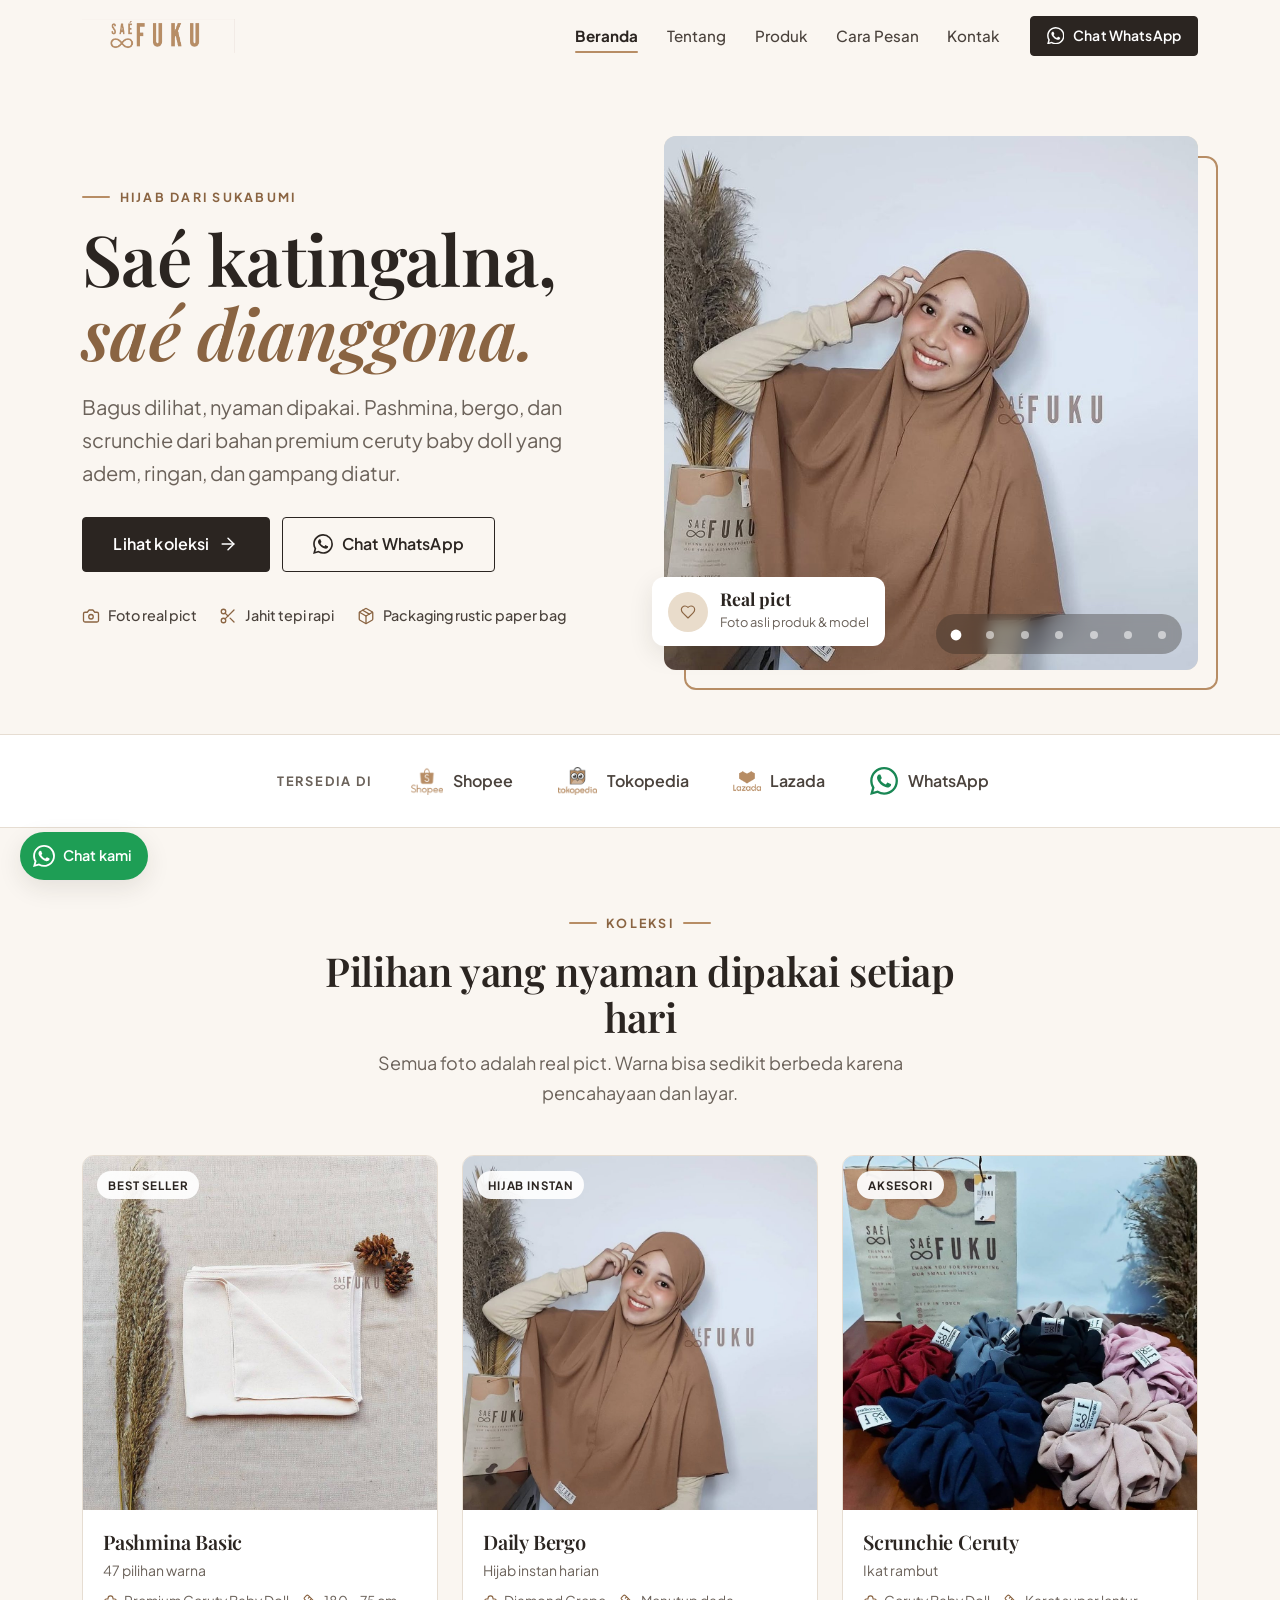
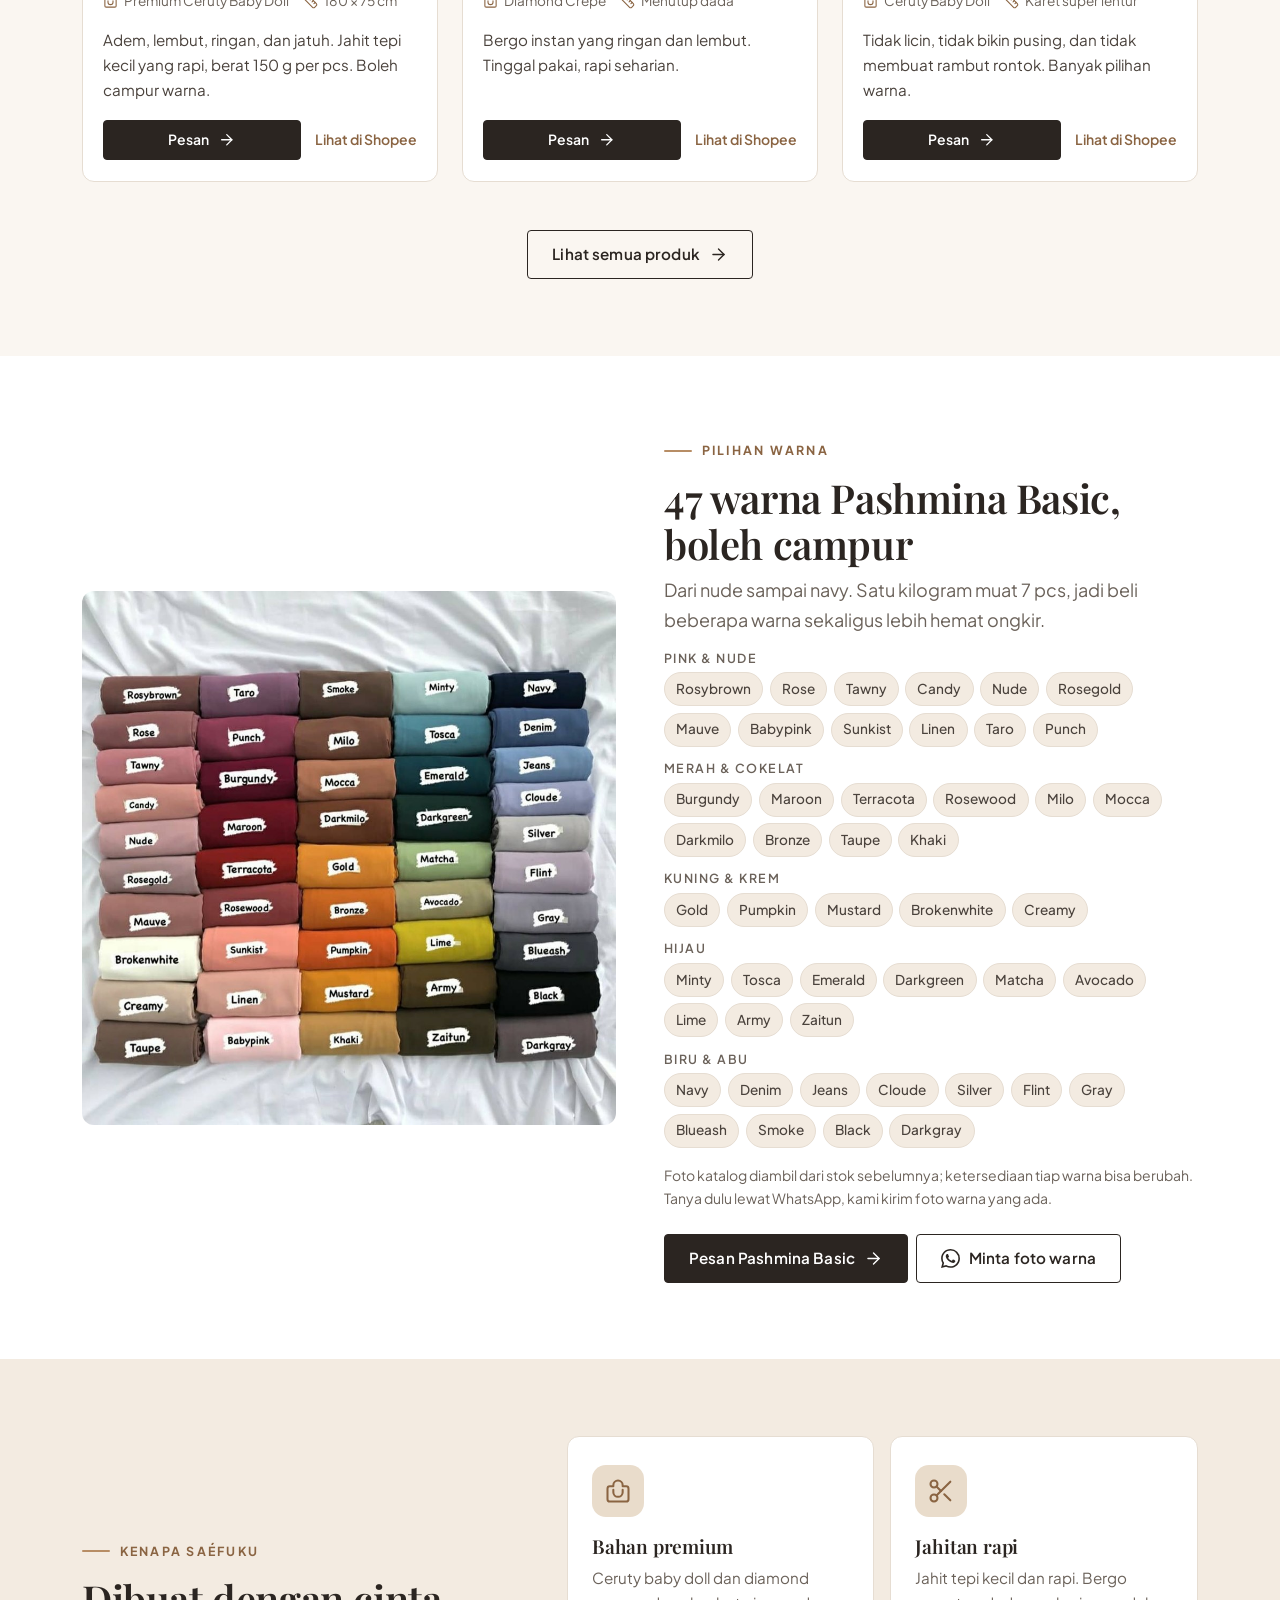
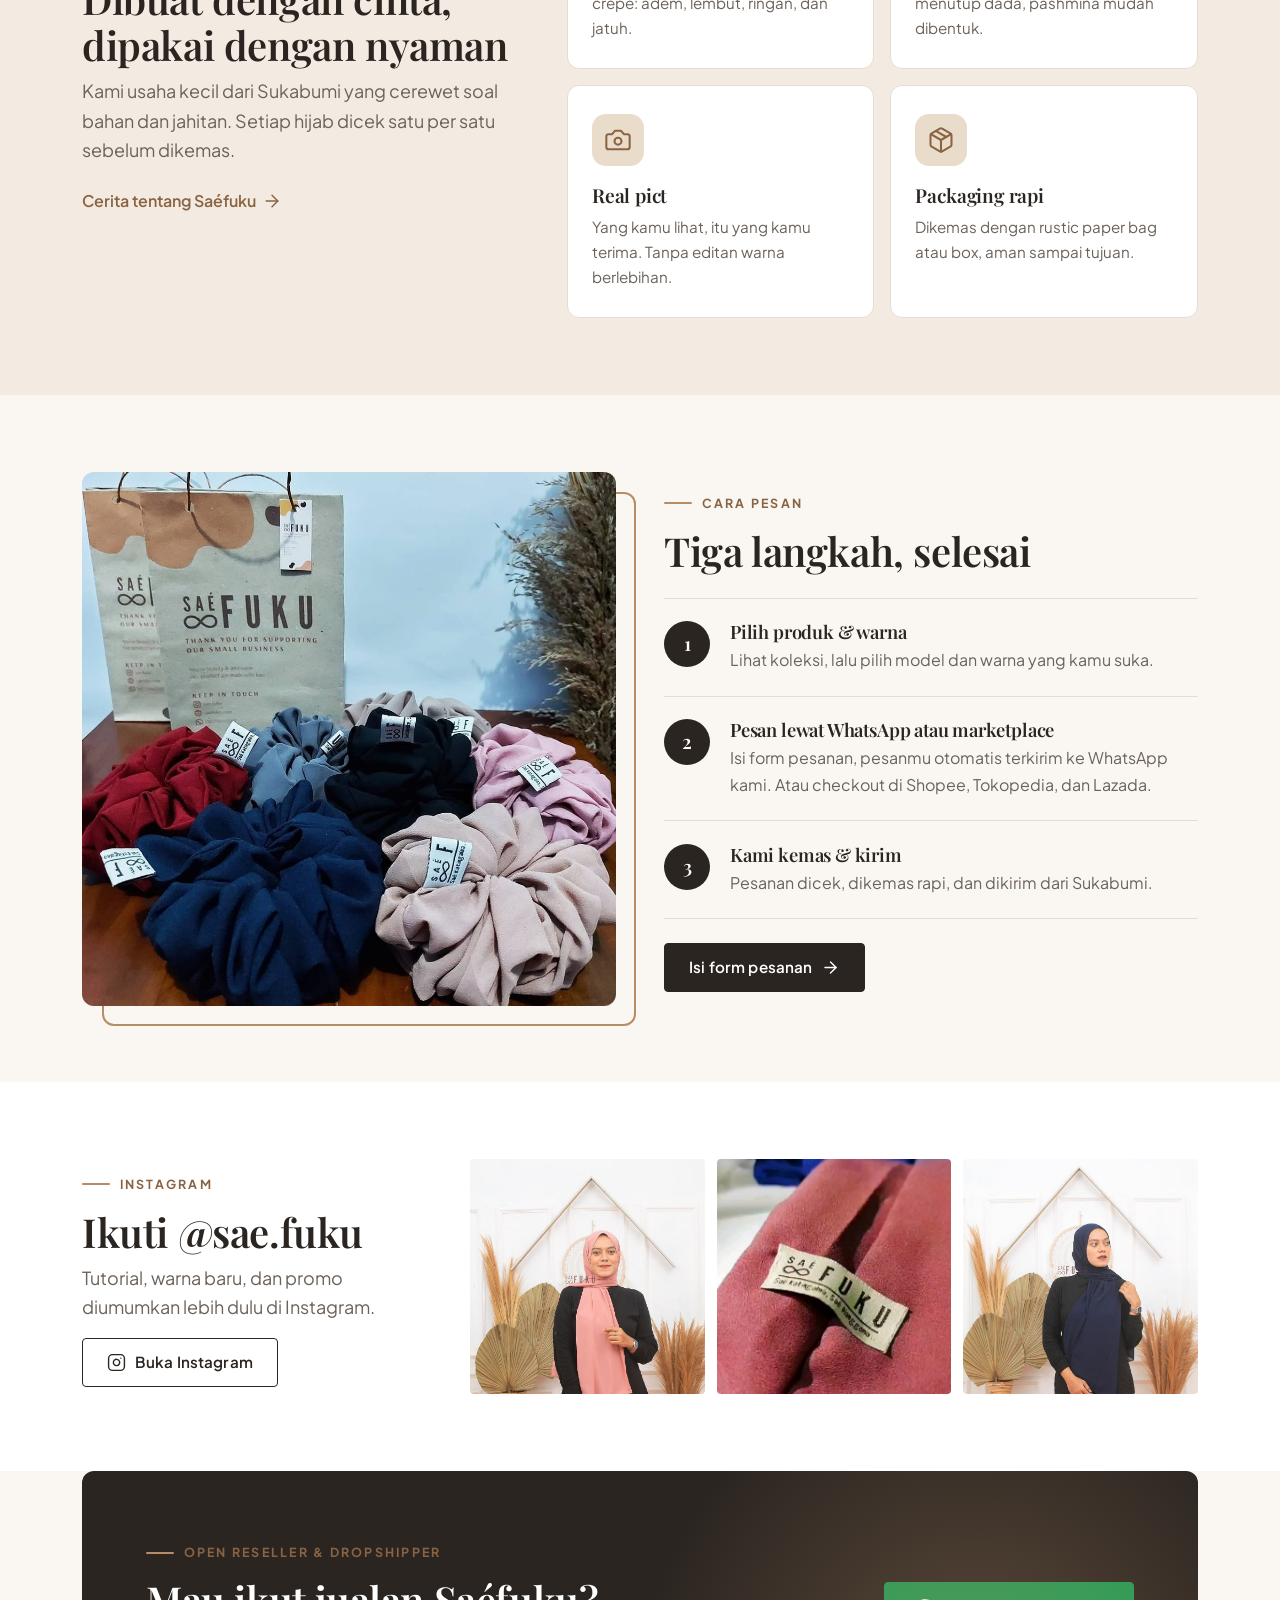
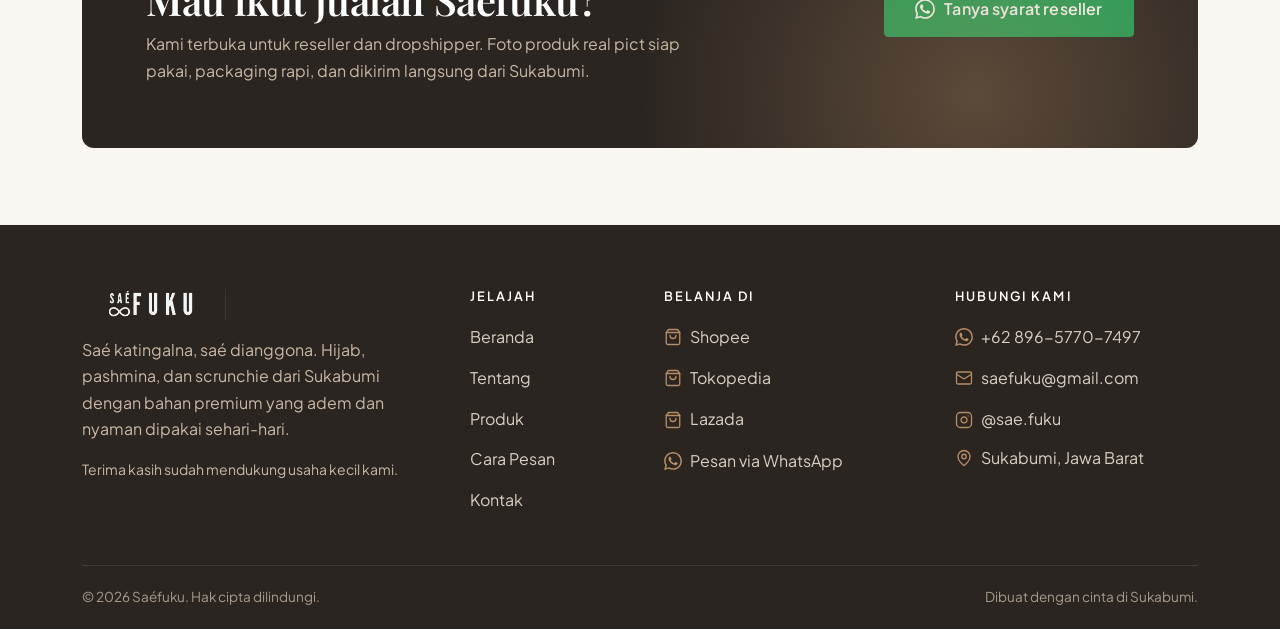
==== commit a3e99635: "Tambah foto model ketiga, flat-lay pashmina, dan katalog 47 warna - Hero slideshow kini 7 foto, dise" ====
--- a/index.html
+++ b/index.html
@@ -22,8 +22,8 @@
     <link rel="preconnect" href="https://fonts.gstatic.com" crossorigin>
     <link href="https://fonts.googleapis.com/css2?family=Playfair+Display:ital,wght@0,500;0,600;0,700;1,500&family=Plus+Jakarta+Sans:wght@400;500;600;700&display=swap" rel="stylesheet">
 
-    <link href="css/bootstrap.min.css" rel="stylesheet">
-    <link href="css/style.css" rel="stylesheet">
+    <link href="css/bootstrap.min.css?v=2" rel="stylesheet">
+    <link href="css/style.css?v=2" rel="stylesheet">
 </head>
 <body>
     <a class="skip-link" href="#main">Langsung ke konten</a>
@@ -80,9 +80,12 @@
                     <div class="hero-media">
                         <div class="frame hero-slides" data-interval="4500" aria-roledescription="slideshow" aria-label="Foto model mengenakan produk Saéfuku">
                             <img src="img/produk/bergo-daily.jpg" width="1000" height="1000" alt="Model mengenakan Daily Bergo Saéfuku warna cokelat" decoding="async" class="is-active">
+                            <img src="img/produk/pashmina-tawny.jpg" width="1000" height="1000" alt="Model mengenakan Pashmina Basic Saéfuku warna tawny" loading="lazy" decoding="async" class="">
+                            <img src="img/produk/pashmina-basic.jpg" width="1000" height="1000" alt="Model mengenakan Pashmina Basic Saéfuku warna lembut" loading="lazy" decoding="async" class="">
+                            <img src="img/produk/pashmina-navy.jpg" width="1000" height="1000" alt="Model mengenakan Pashmina Basic Saéfuku warna navy" loading="lazy" decoding="async" class="">
+                            <img src="img/produk/bergo-biru.jpg" width="1000" height="1000" alt="Model mengenakan bergo Saéfuku warna biru" loading="lazy" decoding="async" class="">
+                            <img src="img/produk/pashmina-mocca.jpg" width="1000" height="1000" alt="Model mengenakan Pashmina Basic Saéfuku warna mocca" loading="lazy" decoding="async" class="">
                             <img src="img/produk/pashmina-basic-taupe.jpg" width="1000" height="1000" alt="Model mengenakan Pashmina Basic Saéfuku warna taupe" loading="lazy" decoding="async" class="">
-                            <img src="img/produk/bergo-biru.jpg" width="1000" height="1000" alt="Model mengenakan bergo Saéfuku warna biru" loading="lazy" decoding="async" class="">
-                            <img src="img/produk/pashmina-basic.jpg" width="1000" height="1000" alt="Model mengenakan Pashmina Basic Saéfuku warna lembut" loading="lazy" decoding="async" class="">
                         </div>
                         <div class="hero-badge">
                             <span class="badge-icon"><svg class="icon" viewBox="0 0 24 24" fill="none" stroke="currentColor" stroke-width="1.75" stroke-linecap="round" stroke-linejoin="round" aria-hidden="true" focusable="false"><path d="M19 14c1.49-1.46 3-3.21 3-5.5A5.5 5.5 0 0 0 16.5 3c-1.76 0-3 .5-4.5 2-1.5-1.5-2.74-2-4.5-2A5.5 5.5 0 0 0 2 8.5c0 2.3 1.5 4.05 3 5.5l7 7Z"/></svg></span>
@@ -118,49 +121,28 @@
                 <p class="lead mb-0">Semua foto adalah real pict. Warna bisa sedikit berbeda karena pencahayaan dan layar.</p>
             </div>
             <div class="row g-4">
-                <div class="col-sm-6 col-lg-3 reveal">
+                <div class="col-sm-6 col-lg-4 reveal">
                     <article class="product-card">
                         <div class="product-media">
-                            <img src="img/produk/pashmina-basic-taupe.jpg" width="1000" height="1000" alt="Model mengenakan Pashmina Basic Saéfuku warna taupe" loading="lazy" decoding="async">
+                            <img src="img/produk/pashmina-basic-cream.jpg" width="1000" height="1000" alt="Pashmina Basic Saéfuku warna cream dilipat rapi di atas kain linen" loading="lazy" decoding="async">
                             <span class="product-tag">Best seller</span>
                         </div>
                         <div class="product-body">
                             <h3>Pashmina Basic</h3>
-                            <div class="text-muted small mb-2">Warna Taupe</div>
+                            <div class="text-muted small mb-2">47 pilihan warna</div>
                             <ul class="product-meta">
                                 <li><svg class="icon" viewBox="0 0 24 24" fill="none" stroke="currentColor" stroke-width="1.75" stroke-linecap="round" stroke-linejoin="round" aria-hidden="true" focusable="false"><path d="M12 3a4 4 0 0 0-4 4v1H5a2 2 0 0 0-2 2v9a2 2 0 0 0 2 2h14a2 2 0 0 0 2-2v-9a2 2 0 0 0-2-2h-3V7a4 4 0 0 0-4-4Z"/><path d="M8 11v2a4 4 0 0 0 8 0v-2"/></svg> Premium Ceruty Baby Doll</li>
                                 <li><svg class="icon" viewBox="0 0 24 24" fill="none" stroke="currentColor" stroke-width="1.75" stroke-linecap="round" stroke-linejoin="round" aria-hidden="true" focusable="false"><path d="M21.3 15.3a2.4 2.4 0 0 1 0 3.4l-2.6 2.6a2.4 2.4 0 0 1-3.4 0L2.7 8.7a2.41 2.41 0 0 1 0-3.4l2.6-2.6a2.41 2.41 0 0 1 3.4 0Z"/><path d="m14.5 12.5 2-2"/><path d="m11.5 9.5 2-2"/><path d="m8.5 6.5 2-2"/><path d="m17.5 15.5 2-2"/></svg> 180 × 75 cm</li>
                             </ul>
-                            <p>Adem, lembut, ringan, dan jatuh. Mudah diatur dengan jahitan tepi kecil yang rapi.</p>
+                            <p>Adem, lembut, ringan, dan jatuh. Jahit tepi kecil yang rapi, berat 150 g per pcs. Boleh campur warna.</p>
                             <div class="product-actions">
-                                <a class="btn btn-primary btn-sm" href="pesan.html?produk=Pashmina+Basic+%E2%80%94+Taupe">Pesan <svg class="icon" viewBox="0 0 24 24" fill="none" stroke="currentColor" stroke-width="1.75" stroke-linecap="round" stroke-linejoin="round" aria-hidden="true" focusable="false"><path d="M5 12h14"/><path d="m12 5 7 7-7 7"/></svg></a>
+                                <a class="btn btn-primary btn-sm" href="pesan.html?produk=Pashmina+Basic">Pesan <svg class="icon" viewBox="0 0 24 24" fill="none" stroke="currentColor" stroke-width="1.75" stroke-linecap="round" stroke-linejoin="round" aria-hidden="true" focusable="false"><path d="M5 12h14"/><path d="m12 5 7 7-7 7"/></svg></a>
                                 <a class="btn-link-arrow small" href="https://shopee.co.id/search?keyword=saefuku" target="_blank" rel="noopener">Lihat di Shopee</a>
                             </div>
                         </div>
                     </article>
                 </div>
-                <div class="col-sm-6 col-lg-3 reveal">
-                    <article class="product-card">
-                        <div class="product-media">
-                            <img src="img/produk/pashmina-basic.jpg" width="1000" height="1000" alt="Model mengenakan Pashmina Basic Saéfuku warna lembut" loading="lazy" decoding="async">
-                            <span class="product-tag">Pashmina</span>
-                        </div>
-                        <div class="product-body">
-                            <h3>Pashmina Basic</h3>
-                            <div class="text-muted small mb-2">Pilihan warna lain</div>
-                            <ul class="product-meta">
-                                <li><svg class="icon" viewBox="0 0 24 24" fill="none" stroke="currentColor" stroke-width="1.75" stroke-linecap="round" stroke-linejoin="round" aria-hidden="true" focusable="false"><path d="M12 3a4 4 0 0 0-4 4v1H5a2 2 0 0 0-2 2v9a2 2 0 0 0 2 2h14a2 2 0 0 0 2-2v-9a2 2 0 0 0-2-2h-3V7a4 4 0 0 0-4-4Z"/><path d="M8 11v2a4 4 0 0 0 8 0v-2"/></svg> Premium Ceruty Baby Doll</li>
-                                <li><svg class="icon" viewBox="0 0 24 24" fill="none" stroke="currentColor" stroke-width="1.75" stroke-linecap="round" stroke-linejoin="round" aria-hidden="true" focusable="false"><path d="M21.3 15.3a2.4 2.4 0 0 1 0 3.4l-2.6 2.6a2.4 2.4 0 0 1-3.4 0L2.7 8.7a2.41 2.41 0 0 1 0-3.4l2.6-2.6a2.41 2.41 0 0 1 3.4 0Z"/><path d="m14.5 12.5 2-2"/><path d="m11.5 9.5 2-2"/><path d="m8.5 6.5 2-2"/><path d="m17.5 15.5 2-2"/></svg> 180 × 75 cm</li>
-                            </ul>
-                            <p>Pashmina andalan untuk tampilan sehari-hari. Tanya warna yang tersedia lewat WhatsApp.</p>
-                            <div class="product-actions">
-                                <a class="btn btn-primary btn-sm" href="pesan.html?produk=Pashmina+Basic+%E2%80%94+warna+lain">Pesan <svg class="icon" viewBox="0 0 24 24" fill="none" stroke="currentColor" stroke-width="1.75" stroke-linecap="round" stroke-linejoin="round" aria-hidden="true" focusable="false"><path d="M5 12h14"/><path d="m12 5 7 7-7 7"/></svg></a>
-                                <a class="btn-link-arrow small" href="https://shopee.co.id/search?keyword=saefuku" target="_blank" rel="noopener">Lihat di Shopee</a>
-                            </div>
-                        </div>
-                    </article>
-                </div>
-                <div class="col-sm-6 col-lg-3 reveal">
+                <div class="col-sm-6 col-lg-4 reveal">
                     <article class="product-card">
                         <div class="product-media">
                             <img src="img/produk/bergo-daily.jpg" width="1000" height="1000" alt="Model mengenakan Daily Bergo Saéfuku warna cokelat" loading="lazy" decoding="async">
@@ -181,7 +163,7 @@
                         </div>
                     </article>
                 </div>
-                <div class="col-sm-6 col-lg-3 reveal">
+                <div class="col-sm-6 col-lg-4 reveal">
                     <article class="product-card">
                         <div class="product-media">
                             <img src="img/produk/scrunchie-ceruty.jpg" width="1000" height="1000" alt="Kumpulan scrunchie Saéfuku aneka warna dengan paper bag" loading="lazy" decoding="async">
@@ -205,6 +187,36 @@
             </div>
             <div class="text-center mt-5 reveal">
                 <a class="btn btn-outline" href="service.html">Lihat semua produk <svg class="icon" viewBox="0 0 24 24" fill="none" stroke="currentColor" stroke-width="1.75" stroke-linecap="round" stroke-linejoin="round" aria-hidden="true" focusable="false"><path d="M5 12h14"/><path d="m12 5 7 7-7 7"/></svg></a>
+            </div>
+        </div>
+    </section>
+
+
+    <section class="section section-white" aria-labelledby="warna-title">
+        <div class="container">
+            <div class="row g-5 align-items-center">
+                <div class="col-lg-6 reveal">
+                    <div class="split-media framed square">
+                        <img src="img/produk/katalog-warna.jpg" width="1000" height="1000" alt="Katalog 47 warna Pashmina Basic Saéfuku: gulungan kain dengan label nama warna" loading="lazy" decoding="async">
+                    </div>
+                </div>
+                <div class="col-lg-6 reveal">
+                    <span class="eyebrow">Pilihan warna</span>
+                    <h2 id="warna-title">47 warna Pashmina Basic, boleh campur</h2>
+                    <p class="lead">Dari nude sampai navy. Satu kilogram muat 7 pcs, jadi beli beberapa warna sekaligus lebih hemat ongkir.</p>
+                    <div class="color-groups">
+                        <div class="color-group"><h3>Pink & nude</h3><ul class="color-chips"><li>Rosybrown</li><li>Rose</li><li>Tawny</li><li>Candy</li><li>Nude</li><li>Rosegold</li><li>Mauve</li><li>Babypink</li><li>Sunkist</li><li>Linen</li><li>Taro</li><li>Punch</li></ul></div>
+                        <div class="color-group"><h3>Merah & cokelat</h3><ul class="color-chips"><li>Burgundy</li><li>Maroon</li><li>Terracota</li><li>Rosewood</li><li>Milo</li><li>Mocca</li><li>Darkmilo</li><li>Bronze</li><li>Taupe</li><li>Khaki</li></ul></div>
+                        <div class="color-group"><h3>Kuning & krem</h3><ul class="color-chips"><li>Gold</li><li>Pumpkin</li><li>Mustard</li><li>Brokenwhite</li><li>Creamy</li></ul></div>
+                        <div class="color-group"><h3>Hijau</h3><ul class="color-chips"><li>Minty</li><li>Tosca</li><li>Emerald</li><li>Darkgreen</li><li>Matcha</li><li>Avocado</li><li>Lime</li><li>Army</li><li>Zaitun</li></ul></div>
+                        <div class="color-group"><h3>Biru & abu</h3><ul class="color-chips"><li>Navy</li><li>Denim</li><li>Jeans</li><li>Cloude</li><li>Silver</li><li>Flint</li><li>Gray</li><li>Blueash</li><li>Smoke</li><li>Black</li><li>Darkgray</li></ul></div>
+                    </div>
+                    <p class="text-muted small mt-3 mb-4">Foto katalog diambil dari stok sebelumnya; ketersediaan tiap warna bisa berubah. Tanya dulu lewat WhatsApp, kami kirim foto warna yang ada.</p>
+                    <div class="d-flex flex-wrap gap-2">
+                        <a class="btn btn-primary" href="pesan.html?produk=Pashmina+Basic">Pesan Pashmina Basic <svg class="icon" viewBox="0 0 24 24" fill="none" stroke="currentColor" stroke-width="1.75" stroke-linecap="round" stroke-linejoin="round" aria-hidden="true" focusable="false"><path d="M5 12h14"/><path d="m12 5 7 7-7 7"/></svg></a>
+                        <a class="btn btn-outline" href="https://wa.me/6289657707497?text=Halo%20Sa%C3%A9fuku%2C%20boleh%20minta%20foto%20warna%20Pashmina%20Basic%20yang%20tersedia%3F" target="_blank" rel="noopener"><svg class="icon" viewBox="0 0 24 24" fill="none" stroke="currentColor" stroke-width="1.75" stroke-linecap="round" stroke-linejoin="round" aria-hidden="true" focusable="false"><path fill="currentColor" stroke="none" d="M17.472 14.382c-.297-.149-1.758-.867-2.03-.967-.273-.099-.471-.148-.67.15-.197.297-.767.966-.94 1.164-.173.199-.347.223-.644.075-.297-.15-1.255-.463-2.39-1.475-.883-.788-1.48-1.761-1.653-2.059-.173-.297-.018-.458.13-.606.134-.133.298-.347.446-.52.149-.174.198-.298.298-.497.099-.198.05-.371-.025-.52-.075-.149-.669-1.612-.916-2.207-.242-.579-.487-.5-.669-.51-.173-.008-.371-.01-.57-.01-.198 0-.52.074-.792.372-.272.297-1.04 1.016-1.04 2.479 0 1.462 1.065 2.875 1.213 3.074.149.198 2.096 3.2 5.077 4.487.709.306 1.262.489 1.694.625.712.227 1.36.195 1.871.118.571-.085 1.758-.719 2.006-1.413.248-.694.248-1.289.173-1.413-.074-.124-.272-.198-.57-.347m-5.421 7.403h-.004a9.87 9.87 0 0 1-5.031-1.378l-.361-.214-3.741.982.998-3.648-.235-.374a9.86 9.86 0 0 1-1.51-5.26c.001-5.45 4.436-9.884 9.888-9.884 2.64 0 5.122 1.03 6.988 2.898a9.825 9.825 0 0 1 2.893 6.994c-.003 5.45-4.437 9.884-9.885 9.884m8.413-18.297A11.815 11.815 0 0 0 12.05 0C5.495 0 .16 5.335.157 11.892c0 2.096.547 4.142 1.588 5.945L.057 24l6.305-1.654a11.882 11.882 0 0 0 5.683 1.448h.005c6.554 0 11.89-5.335 11.893-11.893a11.821 11.821 0 0 0-3.48-8.413Z"/></svg> Minta foto warna</a>
+                    </div>
+                </div>
             </div>
         </div>
     </section>
@@ -301,9 +313,9 @@
                 </div>
                 <div class="col-lg-8 reveal">
                     <div class="gallery">
-                        <a href="https://www.instagram.com/sae.fuku/" target="_blank" rel="noopener" aria-label="Lihat postingan di Instagram"><img src="img/produk/pashmina-basic.jpg" width="1000" height="1000" alt="" loading="lazy" decoding="async"></a>
+                        <a href="https://www.instagram.com/sae.fuku/" target="_blank" rel="noopener" aria-label="Lihat postingan di Instagram"><img src="img/produk/pashmina-tawny.jpg" width="853" height="853" alt="" loading="lazy" decoding="async"></a>
                         <a href="https://www.instagram.com/sae.fuku/" target="_blank" rel="noopener" aria-label="Lihat postingan di Instagram"><img src="img/produk/label-saefuku.jpg" width="1000" height="1250" alt="" loading="lazy" decoding="async"></a>
-                        <a href="https://www.instagram.com/sae.fuku/" target="_blank" rel="noopener" aria-label="Lihat postingan di Instagram"><img src="img/produk/bergo-biru.jpg" width="540" height="675" alt="" loading="lazy" decoding="async"></a>
+                        <a href="https://www.instagram.com/sae.fuku/" target="_blank" rel="noopener" aria-label="Lihat postingan di Instagram"><img src="img/produk/pashmina-navy.jpg" width="851" height="851" alt="" loading="lazy" decoding="async"></a>
                     </div>
                 </div>
             </div>
@@ -386,6 +398,6 @@
     <a class="back-to-top" href="#main" aria-label="Kembali ke atas"><svg class="icon" viewBox="0 0 24 24" fill="none" stroke="currentColor" stroke-width="1.75" stroke-linecap="round" stroke-linejoin="round" aria-hidden="true" focusable="false"><path d="m5 12 7-7 7 7"/><path d="M12 19V5"/></svg></a>
 
     <script src="https://cdnjs.cloudflare.com/ajax/libs/bootstrap/5.0.2/js/bootstrap.bundle.min.js" defer></script>
-    <script src="js/main.js" defer></script>
+    <script src="js/main.js?v=2" defer></script>
 </body>
 </html>
